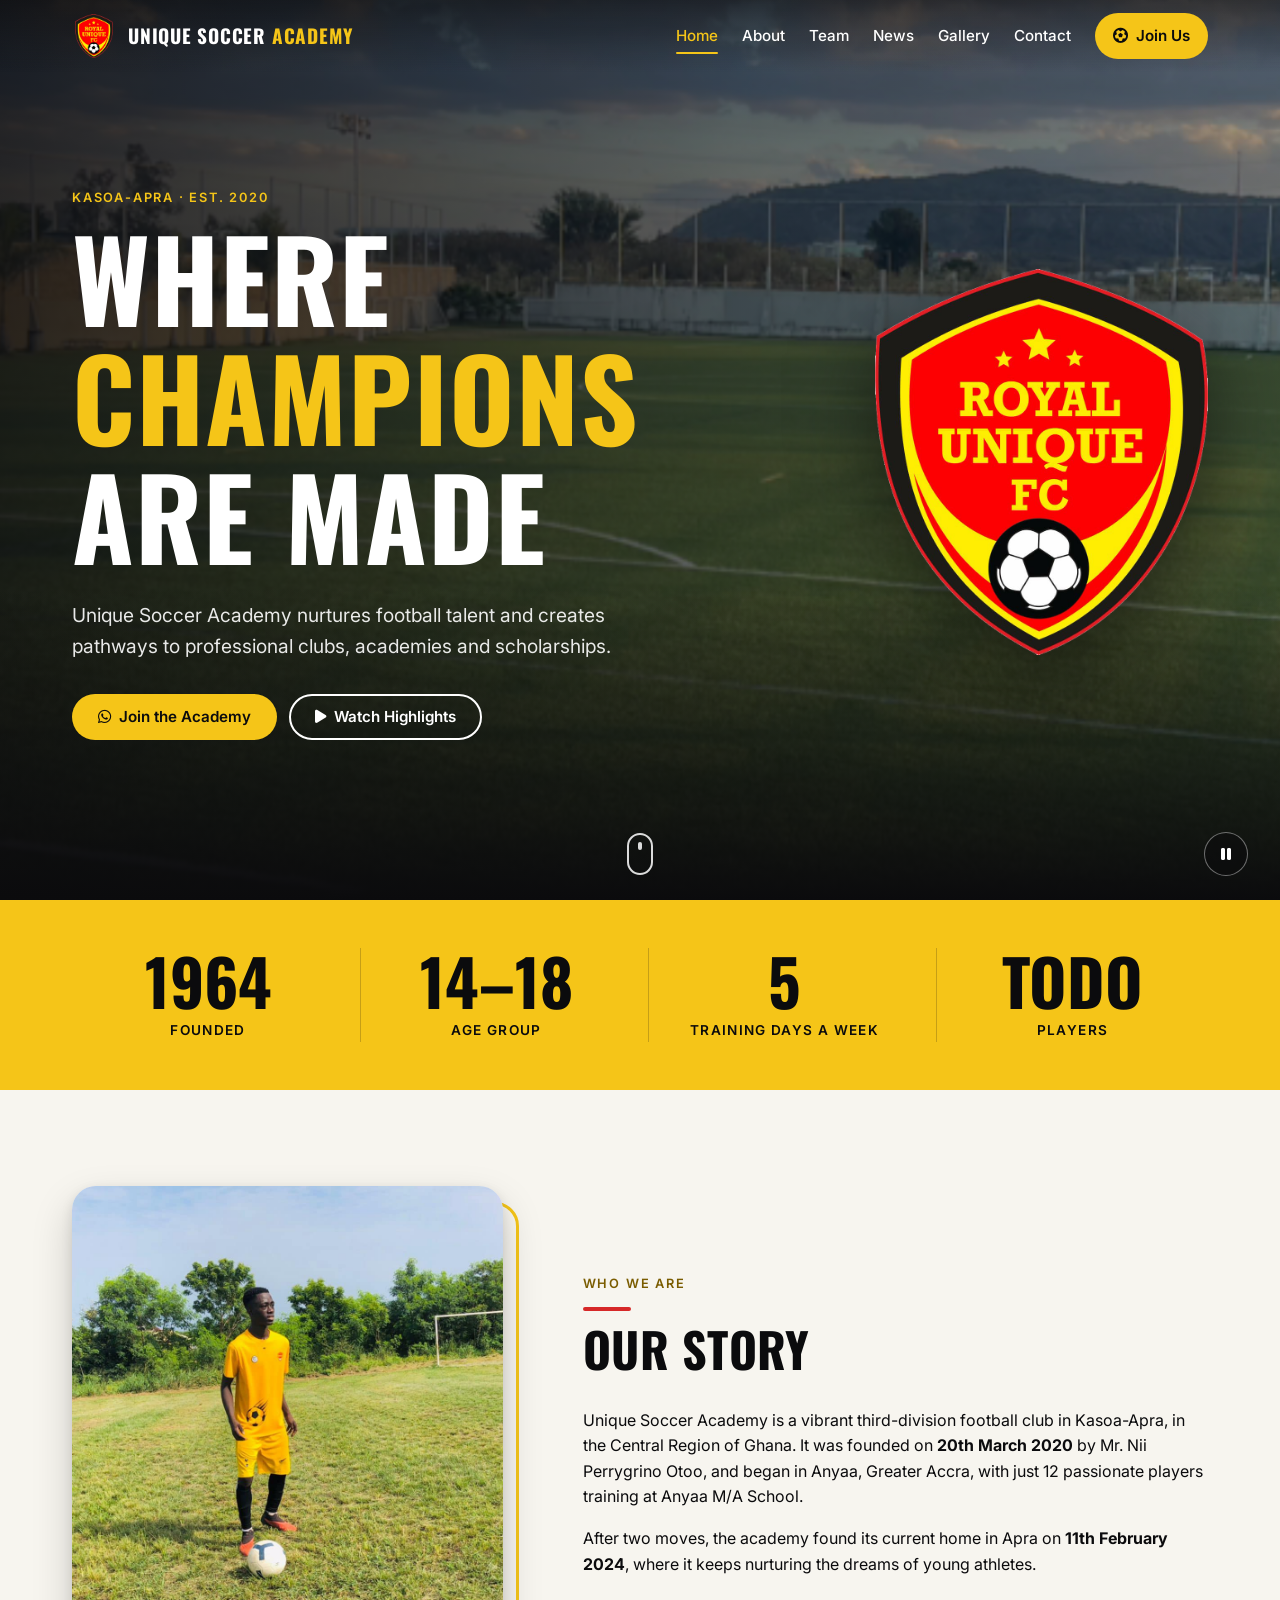
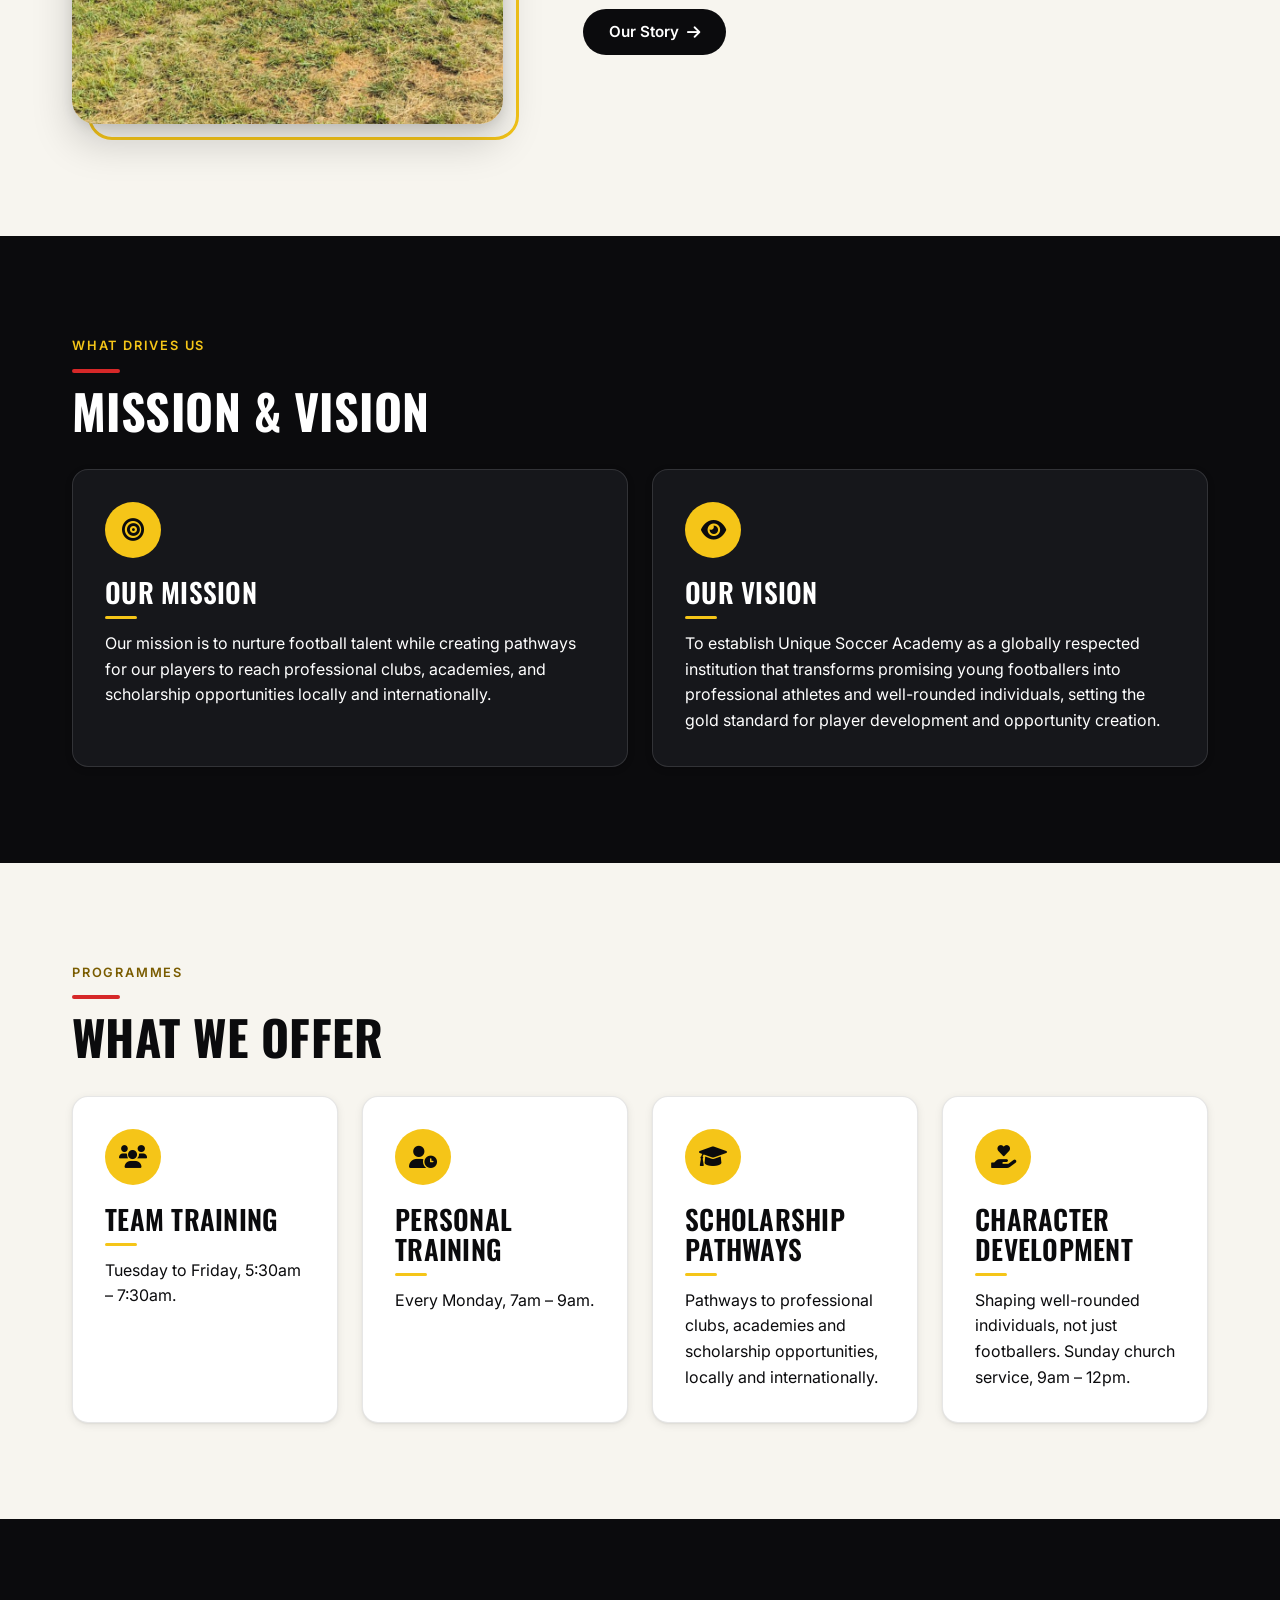
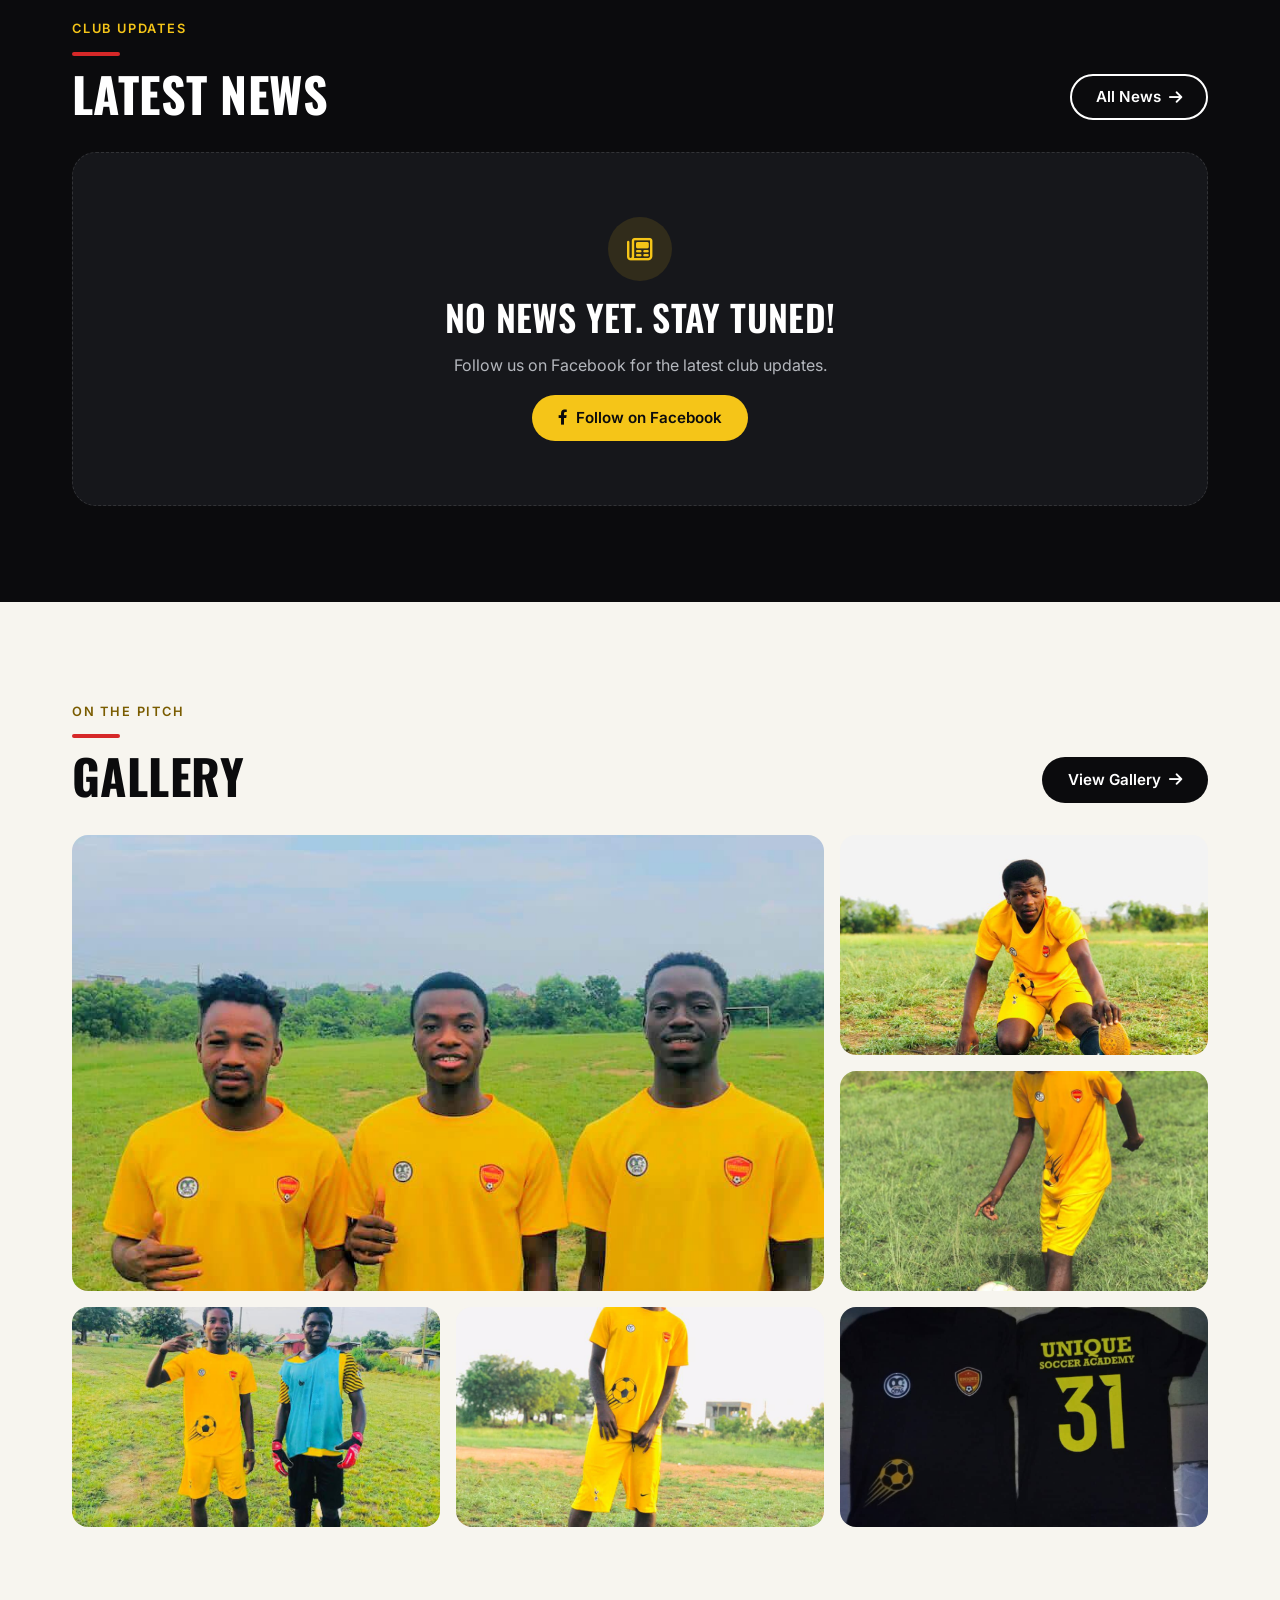
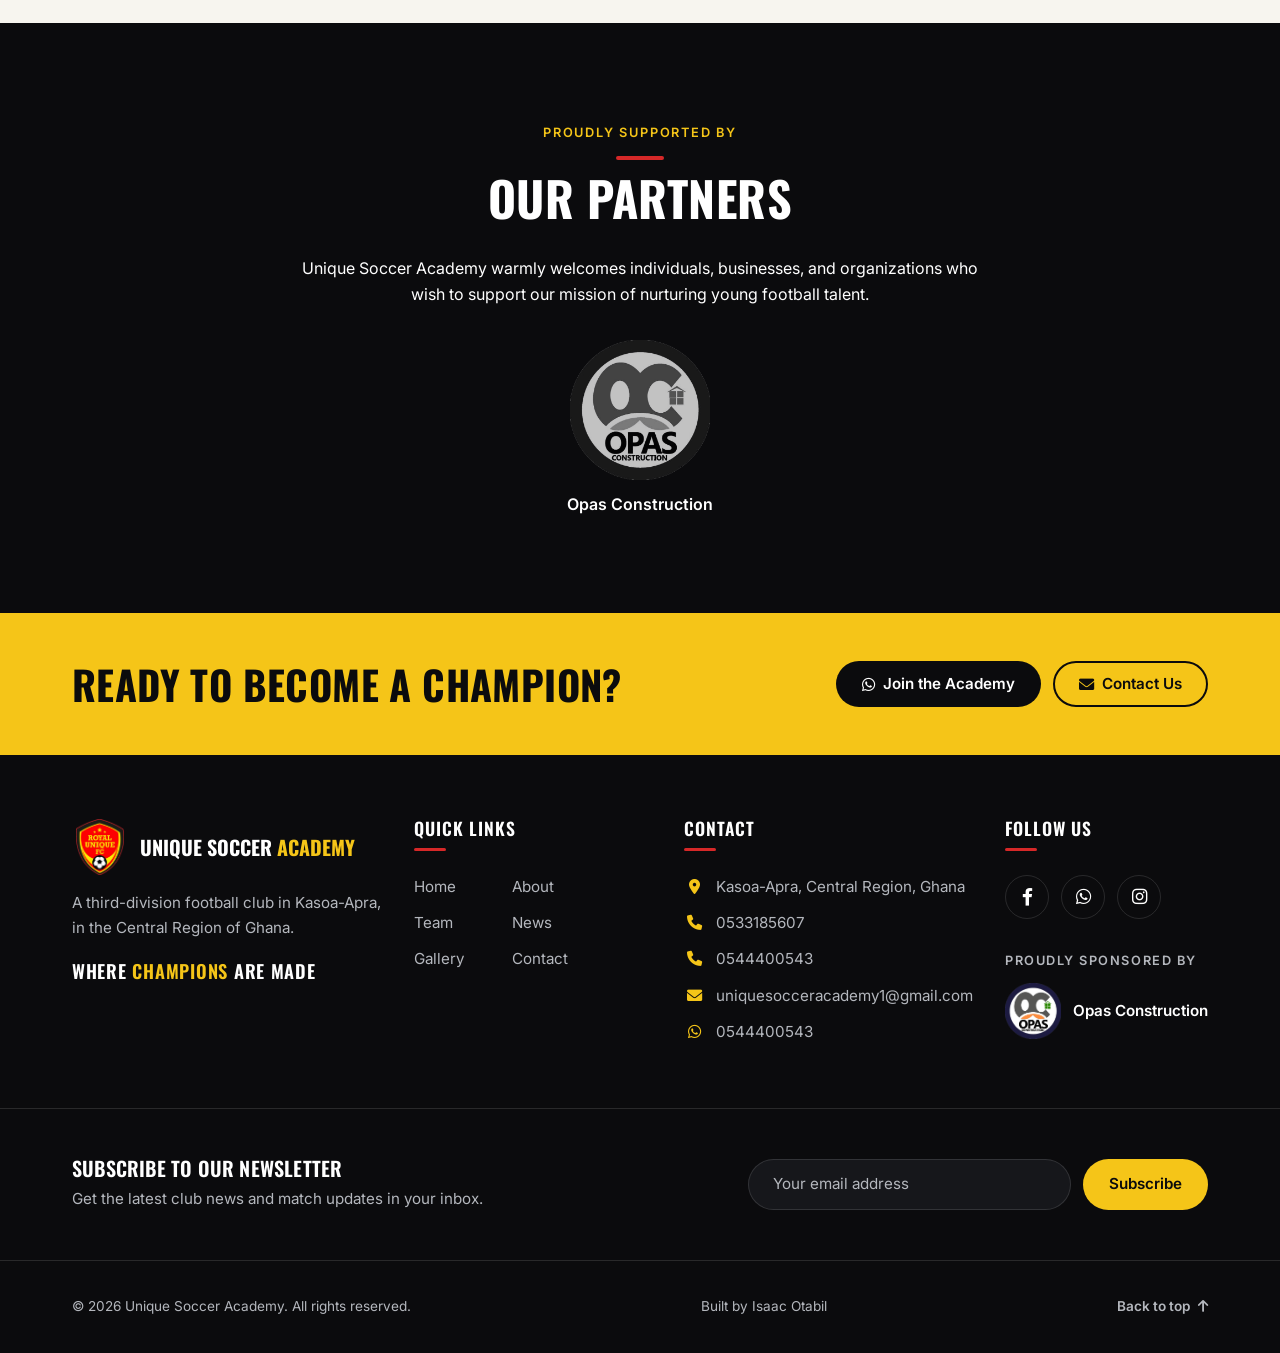
==== index.html @ f219ae30 "Merge news pages into one data-driven news page - Replace news1.html and announcements.html with new" ====
<!DOCTYPE html>
<html lang="en">
<head>

    <meta charset="UTF-8">
    <meta name="viewport" content="width=device-width, initial-scale=1.0">
    <title>Home | Unique Soccer Academy</title>
    <meta name="description" content="Unique Soccer Academy is a third-division football club in Kasoa-Apra, Central Region, Ghana. Where Champions Are Made.">
    <meta name="theme-color" content="#0B0B0D">
    <link rel="preconnect" href="https://fonts.googleapis.com">
    <link rel="preconnect" href="https://fonts.gstatic.com" crossorigin>
    <link href="https://fonts.googleapis.com/css2?family=Inter:wght@400;500;600&family=Oswald:wght@600;700&display=swap" rel="stylesheet">
    <link rel="stylesheet" href="css/style.css">
    <link href="https://cdnjs.cloudflare.com/ajax/libs/font-awesome/6.0.0/css/all.min.css" rel="stylesheet">
    <link rel="apple-touch-icon" sizes="180x180" href="assets/images/apple-touch-icon.png">
    <link rel="icon" type="image/png" sizes="32x32" href="assets/images/favicon-32x32.png">
    <link rel="icon" type="image/png" sizes="16x16" href="assets/images/favicon-16x16.png">


</head>
<body>
    <!--Start of Main Container-->
    <div class="maincontainer">

        <!-- Header + navigation: built by js/layout.js -->
        <div id="site-header"></div>

            <main>
                <!--Start of Hero-->
                <section class="hero" aria-labelledby="hero-title">
                    <!-- Background photos. Only this first one is in the HTML, so it
                         loads first. js/main.js adds the rest (listed in js/data.js)
                         after the page has loaded. They are decoration, so alt="". -->
                    <div class="hero__slides" aria-hidden="true">
                        <img class="hero__slide is-active" src="assets/images/Pitch.png" alt="" fetchpriority="high" width="1152" height="2048">
                    </div>

                    <div class="hero__inner container">
                        <div class="hero__content">
                            <p class="eyebrow">Kasoa-Apra &middot; Est. 2020</p>
                            <!-- Each word is wrapped so it can slide up on its own.
                                 --i is the word's position, used for the delay. -->
                            <h1 class="hero__title" id="hero-title">
                                <span class="hero__word" style="--i: 0"><span>Where</span></span>
                                <span class="hero__word" style="--i: 1"><span class="text-gold">Champions</span></span>
                                <span class="hero__word" style="--i: 2"><span>Are</span></span>
                                <span class="hero__word" style="--i: 3"><span>Made</span></span>
                            </h1>
                            <p class="hero__intro">Unique Soccer Academy nurtures football talent and creates pathways to professional clubs, academies and scholarships.</p>
                            <div class="btn-group">
                                <a class="btn btn--primary" href="https://wa.me/233544400543" target="_blank" rel="noopener">
                                    <i class="fab fa-whatsapp" aria-hidden="true"></i> Join the Academy
                                </a>
                                <a class="btn btn--outline" href="gallery.html#videos">
                                    <i class="fa-solid fa-play" aria-hidden="true"></i> Watch Highlights
                                </a>
                            </div>
                        </div>

                        <!-- Desktop only (hidden below 768px: the crest is already in the header) -->
                        <img class="hero__crest" src="assets/images/RYFC copy.png" alt="" width="804" height="933">
                    </div>

                    <!-- Pause/play for the moving background. Hidden until main.js
                         knows motion is allowed (not shown with reduced motion). -->
                    <button class="hero__toggle" type="button" hidden>
                        <i class="fa-solid fa-pause" aria-hidden="true"></i>
                        <span class="visually-hidden">Pause background slideshow</span>
                    </button>

                    <a class="scroll-cue" href="#stats">
                        <span class="scroll-cue__mouse" aria-hidden="true"></span>
                        <span class="visually-hidden">Scroll to the next section</span>
                    </a>
                </section>
                <!--End of Hero-->

                <!--Start of Stats strip-->
                <!-- The real number is in the HTML (for no-JS and reduced motion).
                     js/main.js counts up from 0 to data-count when it scrolls into view.
                     The animated number is aria-hidden; screen readers read the
                     visually-hidden copy instead of every in-between number. -->
                <section class="stats" id="stats" aria-label="The academy in numbers">
                    <ul class="stats__list container">
                        <li class="stat">
                            <span class="stat__number" aria-hidden="true"><span data-count="2020">2020</span></span>
                            <span class="visually-hidden">2020</span>
                            <span class="stat__label">Founded</span>
                        </li>
                        <li class="stat">
                            <span class="stat__number" aria-hidden="true"><span data-count="14">14</span>&ndash;<span data-count="19">19</span></span>
                            <span class="visually-hidden">14 to 19</span>
                            <span class="stat__label">Age group</span>
                        </li>
                        <li class="stat">
                            <span class="stat__number" aria-hidden="true"><span data-count="5">5</span></span>
                            <span class="visually-hidden">5</span>
                            <span class="stat__label">Training days a week</span>
                        </li>
                        <li class="stat">
                            <!-- TODO: add the real number of players, then give it data-count like the others -->
                            <span class="stat__number">TODO</span>
                            <span class="stat__label">Players</span>
                        </li>
                    </ul>
                </section>
                <!--End of Stats strip-->

                <!--Start of About preview-->
                <section class="section section--light">
                    <div class="container split">
                        <figure class="framed-photo">
                            <img src="assets/images/Unique_7.jpg" alt="Academy player in the yellow club kit standing over a ball on the training pitch" width="958" height="1280" loading="lazy">
                        </figure>
                        <div class="split__text">
                            <p class="eyebrow">Who we are</p>
                            <h2 class="section-title">Our Story</h2>
                            <p>Unique Soccer Academy is a vibrant third-division football club in Kasoa-Apra, in the Central Region of Ghana. It was founded on <strong>20th March 2020</strong> by Mr. Nii Perrygrino Otoo, and began in Anyaa, Greater Accra, with just 12 passionate players training at Anyaa M/A School.</p>
                            <p>After two moves, the academy found its current home in Apra on <strong>11th February 2024</strong>, where it keeps nurturing the dreams of young athletes.</p>
                            <div class="btn-group">
                                <a class="btn btn--dark" href="about.html">
                                    Our Story <i class="fa-solid fa-arrow-right" aria-hidden="true"></i>
                                </a>
                            </div>
                        </div>
                    </div>
                </section>
                <!--End of About preview-->

                <!--Start of Mission & Vision-->
                <section class="section section--dark">
                    <div class="container">
                        <p class="eyebrow">What drives us</p>
                        <h2 class="section-title">Mission &amp; Vision</h2>
                        <div class="grid grid--2">
                            <article class="card card--feature">
                                <span class="card__icon" aria-hidden="true"><i class="fa-solid fa-bullseye"></i></span>
                                <h3 class="card__title">Our Mission</h3>
                                <p>Our mission is to nurture football talent while creating pathways for our players to reach professional clubs, academies, and scholarship opportunities locally and internationally.</p>
                            </article>
                            <article class="card card--feature">
                                <span class="card__icon" aria-hidden="true"><i class="fa-solid fa-eye"></i></span>
                                <h3 class="card__title">Our Vision</h3>
                                <p>To establish Unique Soccer Academy as a globally respected institution that transforms promising young footballers into professional athletes and well-rounded individuals, setting the gold standard for player development and opportunity creation.</p>
                            </article>
                        </div>
                    </div>
                </section>
                <!--End of Mission & Vision-->

                <!--Start of What we offer-->
                <section class="section section--light">
                    <div class="container">
                        <p class="eyebrow">Programmes</p>
                        <h2 class="section-title">What We Offer</h2>
                        <div class="grid grid--4">
                            <article class="card card--feature">
                                <span class="card__icon" aria-hidden="true"><i class="fa-solid fa-users"></i></span>
                                <h3 class="card__title">Team Training</h3>
                                <p>Tuesday to Friday, 5:30am &ndash; 7:30am.</p>
                            </article>
                            <article class="card card--feature">
                                <span class="card__icon" aria-hidden="true"><i class="fa-solid fa-user-clock"></i></span>
                                <h3 class="card__title">Personal Training</h3>
                                <p>Every Monday, 7am &ndash; 9am.</p>
                            </article>
                            <article class="card card--feature">
                                <span class="card__icon" aria-hidden="true"><i class="fa-solid fa-graduation-cap"></i></span>
                                <h3 class="card__title">Scholarship Pathways</h3>
                                <p>Pathways to professional clubs, academies and scholarship opportunities, locally and internationally.</p>
                            </article>
                            <article class="card card--feature">
                                <span class="card__icon" aria-hidden="true"><i class="fa-solid fa-hand-holding-heart"></i></span>
                                <h3 class="card__title">Character Development</h3>
                                <p>Shaping well-rounded individuals, not just footballers. Sunday church service, 9am &ndash; 12pm.</p>
                            </article>
                        </div>
                    </div>
                </section>
                <!--End of What we offer-->

                <!--Start of Latest news-->
                <section class="section section--dark">
                    <div class="container">
                        <div class="section-head">
                            <div>
                                <p class="eyebrow">Club updates</p>
                                <h2 class="section-title">Latest News</h2>
                            </div>
                            <a class="btn btn--outline" href="news.html">
                                All News <i class="fa-solid fa-arrow-right" aria-hidden="true"></i>
                            </a>
                        </div>
                        <!-- js/main.js replaces the empty state with the 3 newest
                             items from js/data.js, once there are any. -->
                        <div class="news-list" id="latest-news">
                            <div class="news-empty">
                                <span class="news-empty__icon" aria-hidden="true"><i class="fa-regular fa-newspaper"></i></span>
                                <h3 class="news-empty__title">No news yet. Stay tuned!</h3>
                                <p>Follow us on Facebook for the latest club updates.</p>
                                <a class="btn btn--primary" href="https://facebook.com/profile.php?id=61565360907088" target="_blank" rel="noopener">
                                    <i class="fab fa-facebook-f" aria-hidden="true"></i> Follow on Facebook
                                </a>
                            </div>
                        </div>
                    </div>
                </section>
                <!--End of Latest news-->

                <!--Start of Gallery preview-->
                <section class="section section--light">
                    <div class="container">
                        <div class="section-head">
                            <div>
                                <p class="eyebrow">On the pitch</p>
                                <h2 class="section-title">Gallery</h2>
                            </div>
                            <a class="btn btn--dark" href="gallery.html">
                                View Gallery <i class="fa-solid fa-arrow-right" aria-hidden="true"></i>
                            </a>
                        </div>
                        <ul class="photo-grid">
                            <li><a class="photo-grid__item" href="gallery.html"><img src="assets/images/Unique_6.jpg" alt="Three academy players in yellow kits smiling on the pitch" width="960" height="1280" loading="lazy"></a></li>
                            <li><a class="photo-grid__item" href="gallery.html"><img src="assets/images/Unique_3.jpg" alt="Player in the yellow kit stretching before training" width="960" height="1280" loading="lazy"></a></li>
                            <li><a class="photo-grid__item" href="gallery.html"><img src="assets/images/Unique_8.jpg" alt="Player controlling the ball on the grass" width="810" height="1080" loading="lazy"></a></li>
                            <li><a class="photo-grid__item" href="gallery.html"><img src="assets/images/Unique_4.jpg" alt="Two players, one in goalkeeper gloves and a training bib, posing on the pitch" width="810" height="1080" loading="lazy"></a></li>
                            <li><a class="photo-grid__item" href="gallery.html"><img src="assets/images/Unique_5.jpg" alt="Player in the yellow kit and red boots on the training ground" width="960" height="1280" loading="lazy"></a></li>
                            <li><a class="photo-grid__item" href="gallery.html"><img src="assets/images/Unique_17.jpg" alt="Front and back of the black club shirt, number 31" width="1080" height="741" loading="lazy"></a></li>
                        </ul>
                    </div>
                </section>
                <!--End of Gallery preview-->

                <!--Start of Sponsors-->
                <section class="section section--dark">
                    <div class="container text-center">
                        <p class="eyebrow">Proudly supported by</p>
                        <h2 class="section-title">Our Partners</h2>
                        <p>Unique Soccer Academy warmly welcomes individuals, businesses, and organizations who wish to support our mission of nurturing young football talent.</p>
                        <ul class="partners">
                            <!-- TODO: link to Opas Construction's real website or page once Isaac has it -->
                            <li class="partner">
                                <img class="partner__logo" src="assets/images/Opas.png" alt="Opas Construction logo" width="506" height="507" loading="lazy">
                                <span class="partner__name">Opas Construction</span>
                            </li>
                        </ul>
                    </div>
                </section>
                <!--End of Sponsors-->
            </main>

        <!-- Footer: built by js/layout.js -->
        <div id="site-footer"></div>

    </div>
    <!--End of Main Container-->

    <script src="js/data.js" defer></script>
    <script src="js/layout.js" defer></script>
    <script src="js/main.js" defer></script>
</body>
</html>
---- css/style.css ----
/* ==========================================================================
   Unique Soccer Academy — main stylesheet
   Sections:
     1 Tokens            5 Buttons          9  Page sections
     2 Reset & base      6 Header & nav     10 Animations
     3 Typography        7 Footer           11 Utilities
     4 Layout helpers    8 Components       12 Media queries
   ========================================================================== */


/* ==========================================================================
   1. TOKENS
   Every colour, font, size and speed lives here as a CSS variable.
   Change a value once and the whole site updates.
   ========================================================================== */
:root {
    /* Colours (from the club crest) */
    --black: #0B0B0D;
    --charcoal: #16171B;
    --gold: #F5C518;
    --gold-dark: #D4A90F;
    --gold-ink: #7A5C00;      /* gold that is dark enough to read on light backgrounds */
    --red: #D62828;
    --red-light: #FF6B6B;     /* red that is light enough to read on dark backgrounds */
    --green: #15803D;         /* only for "W" (win) badges; white text on it is 5:1 */
    --white: #FFFFFF;
    --off-white: #F7F5EF;
    --grey: #6B6F76;          /* muted text on light backgrounds */
    --grey-light: #B4B7BD;    /* muted text on dark backgrounds */
    --line-light: rgba(11, 11, 13, 0.1);
    --line-dark: rgba(255, 255, 255, 0.12);

    /* Fonts */
    --font-heading: "Oswald", "Arial Narrow", sans-serif;
    --font-body: "Inter", system-ui, -apple-system, "Segoe UI", Roboto, sans-serif;

    /* Spacing scale */
    --space-1: 4px;
    --space-2: 8px;
    --space-3: 12px;
    --space-4: 16px;
    --space-5: 24px;
    --space-6: 32px;
    --space-7: 48px;
    --space-8: 64px;
    --space-9: 96px;

    /* Corner radius */
    --radius-sm: 8px;
    --radius: 16px;
    --radius-lg: 24px;

    /* Shadows */
    --shadow-sm: 0 2px 8px rgba(11, 11, 13, 0.08), 0 1px 2px rgba(11, 11, 13, 0.06);
    --shadow-lg: 0 18px 40px rgba(11, 11, 13, 0.18), 0 4px 12px rgba(11, 11, 13, 0.1);

    /* Motion */
    --ease: cubic-bezier(.22, 1, .36, 1);
    --dur-hover: 200ms;
    --dur-reveal: 600ms;

    /* Layout */
    --container: 1200px;
    --gutter: var(--space-4);
    --header-h: 64px;         /* header height; content starts below it (72px on desktop) */
}


/* ==========================================================================
   2. RESET & BASE
   ========================================================================== */
*,
*::before,
*::after {
    box-sizing: border-box;
}

* {
    margin: 0;
    padding: 0;
}

html {
    -webkit-text-size-adjust: 100%;
    scroll-behavior: smooth;
    scroll-padding-top: var(--header-h); /* #anchor jumps don't hide under the header */
}

body {
    min-height: 100vh;
    font-family: var(--font-body);
    font-size: 1rem;
    line-height: 1.6;
    color: var(--black);
    background-color: var(--off-white);
    -webkit-font-smoothing: antialiased;
    overflow-x: hidden;
}

img,
picture,
video,
iframe,
svg {
    display: block;
    max-width: 100%;
}

img {
    height: auto;
}

input,
button,
textarea,
select {
    font: inherit;
    color: inherit;
}

button {
    cursor: pointer;
    background: none;
    border: none;
}

ul[class],
ol[class] {
    list-style: none;
}

a {
    color: inherit;
}

table {
    border-collapse: collapse;
    width: 100%;
}

/* The "hidden" attribute always wins. Without this, a class that sets
   "display: flex" or "grid" would show a hidden element anyway. */
[hidden] {
    display: none !important;
}

/* Keyboard focus: a gold ring with a thin black inner ring,
   so it is visible on both light and dark backgrounds. */
:focus-visible {
    outline: 3px solid var(--gold);
    outline-offset: 2px;
    box-shadow: 0 0 0 2px var(--black);
    border-radius: 2px;
}

:focus:not(:focus-visible) {
    outline: none;
}

::selection {
    background: var(--gold);
    color: var(--black);
}


/* ==========================================================================
   3. TYPOGRAPHY
   clamp(min, preferred, max): the size grows with the screen width (vw)
   but never goes below "min" or above "max".
   ========================================================================== */
h1,
h2,
h3,
h4 {
    font-family: var(--font-heading);
    font-weight: 700;
    line-height: 1.1;
    text-transform: uppercase;
    letter-spacing: 0.01em;
    text-wrap: balance;
}

h1 { font-size: clamp(2.25rem, 1.5rem + 3.75vw, 4.5rem); }
h2 { font-size: clamp(1.75rem, 1.3rem + 2.25vw, 3rem); }
h3 { font-size: clamp(1.25rem, 1.1rem + 0.75vw, 1.75rem); font-weight: 600; }
h4 { font-size: clamp(1.05rem, 1rem + 0.25vw, 1.25rem); font-weight: 600; }

p {
    max-width: 70ch;
    text-wrap: pretty;
}

.eyebrow {
    display: inline-block;
    margin-bottom: var(--space-3);
    font-family: var(--font-body);
    font-size: 0.8rem;
    font-weight: 600;
    letter-spacing: 0.14em;
    text-transform: uppercase;
    color: var(--gold-ink);
}

.section--dark .eyebrow,
.hero .eyebrow {
    color: var(--gold);
}

/* Section heading with a small red accent bar above it */
.section-title {
    position: relative;
    padding-top: var(--space-4);
    margin-bottom: var(--space-6);
}

.section-title::before {
    content: "";
    position: absolute;
    top: 0;
    left: 0;
    width: 48px;
    height: 4px;
    border-radius: 2px;
    background-color: var(--red);
}

.text-center .section-title::before,
.section-title.text-center::before {
    left: 50%;
    transform: translateX(-50%);
}


/* ==========================================================================
   4. LAYOUT HELPERS
   ========================================================================== */
.maincontainer {
    width: 100%;
    min-height: 100vh;
    padding-top: var(--header-h); /* the fixed header floats on top, so push content below it */
}

/* Home page: the hero slides up under the transparent header instead */
.has-hero-header .maincontainer {
    padding-top: 0;
}

.container {
    width: 100%;
    max-width: var(--container);
    margin-inline: auto;
    padding-inline: var(--gutter);
}

.section {
    padding-block: clamp(var(--space-7), 8vw, var(--space-9));
}

.section--dark {
    background-color: var(--black);
    color: var(--white);
}

.section--light {
    background-color: var(--off-white);
    color: var(--black);
}

/* Responsive card grid: as many columns as fit, each at least 260px wide */
.grid {
    display: grid;
    gap: var(--space-5);
    grid-template-columns: repeat(auto-fit, minmax(min(260px, 100%), 1fr));
}

.grid--2 {
    grid-template-columns: repeat(auto-fit, minmax(min(380px, 100%), 1fr));
}

/* Four cards: 1 column on phones, 2 from 600px, 4 from 1024px (section 12) */
.grid--4 {
    grid-template-columns: 1fr;
}

.stack > * + * {
    margin-top: var(--space-4);
}


/* ==========================================================================
   5. BUTTONS
   ========================================================================== */
.btn {
    display: inline-flex;
    align-items: center;
    justify-content: center;
    gap: var(--space-2);
    min-height: 44px; /* comfortable tap target */
    padding: var(--space-3) var(--space-5);
    border: 2px solid transparent;
    border-radius: 999px;
    font-family: var(--font-body);
    font-size: 0.95rem;
    font-weight: 600;
    line-height: 1.2;
    text-decoration: none;
    text-align: center;
    cursor: pointer;
    transition:
        background-color var(--dur-hover) var(--ease),
        border-color var(--dur-hover) var(--ease),
        color var(--dur-hover) var(--ease),
        transform var(--dur-hover) var(--ease);
}

.btn:hover {
    transform: translateY(-2px);
}

.btn--primary {
    background-color: var(--gold);
    color: var(--black);
}

.btn--primary:hover {
    background-color: var(--gold-dark);
}

.btn--outline {
    border-color: currentColor;
    background-color: transparent;
}

.btn--outline:hover {
    background-color: var(--gold);
    border-color: var(--gold);
    color: var(--black);
}

/* Black button, for use on gold backgrounds */
.btn--dark {
    background-color: var(--black);
    color: var(--white);
}

.btn--dark:hover {
    background-color: var(--charcoal);
    color: var(--gold);
}

.btn--ghost {
    background-color: transparent;
}

.btn--ghost:hover {
    background-color: rgba(245, 197, 24, 0.15);
}

.btn-group {
    display: flex;
    flex-wrap: wrap;
    gap: var(--space-3);
}


/* ==========================================================================
   6. HEADER & NAV
   Mobile first: below 900px the nav is a slide-in panel opened by the
   hamburger button. From 900px up (see section 12) it is one row of links.

   Why the background lives on ::before and not on .site-header itself:
   "backdrop-filter" and "transform" make an element the box that its
   position: fixed children are measured from. The slide-in menu is a fixed
   child, so it would get squeezed into the 64px bar. Putting the blur on a
   pseudo-element, and only transforming the header while it is hidden
   (when the menu is closed anyway), avoids that.
   ========================================================================== */
.site-header {
    position: fixed;
    top: 0;
    left: 0;
    right: 0;
    z-index: 1000;
    color: var(--white);
    transition: transform 300ms var(--ease);
}

/* The bar's background: solid black with a blur of whatever is behind it */
.site-header::before {
    content: "";
    position: absolute;
    inset: 0;
    z-index: -1;
    background-color: rgba(11, 11, 13, 0.88);
    -webkit-backdrop-filter: blur(12px) saturate(140%);
    backdrop-filter: blur(12px) saturate(140%);
    box-shadow: 0 1px 0 var(--line-dark), var(--shadow-sm);
    transition:
        opacity var(--dur-hover) var(--ease),
        background-color var(--dur-hover) var(--ease);
}

/* Browsers without backdrop-filter get a fully solid bar instead */
@supports not ((backdrop-filter: blur(1px)) or (-webkit-backdrop-filter: blur(1px))) {
    .site-header::before {
        background-color: var(--black);
    }
}

/* Home page, before scrolling: see-through, with a soft dark fade so the
   white links stay readable on top of the hero photo */
.site-header--overlay:not(.is-scrolled) {
    background: linear-gradient(rgba(11, 11, 13, 0.6), transparent);
}

.site-header--overlay:not(.is-scrolled)::before {
    opacity: 0;
}

/* Hidden while scrolling down (mobile only; added by main.js) */
.site-header.is-hidden {
    transform: translateY(-100%);
}

.site-header__inner {
    display: flex;
    align-items: center;
    gap: var(--space-4);
    height: var(--header-h);
    transition: height var(--dur-hover) var(--ease);
}

/* Crest + club name, as one link back to the home page */
.brand {
    display: flex;
    align-items: center;
    gap: var(--space-3);
    min-width: 0;
    margin-right: auto; /* pushes everything after it to the right */
    color: var(--white);
    font-family: var(--font-heading);
    font-size: 1rem;
    font-weight: 700;
    letter-spacing: 0.04em;
    line-height: 1.1;
    text-transform: uppercase;
    text-decoration: none;
    white-space: nowrap;
}

.brand__crest {
    flex-shrink: 0;
    width: 44px;
    height: 44px;
    object-fit: contain;
    transition: width var(--dur-hover) var(--ease), height var(--dur-hover) var(--ease);
}

/* Thin gold bar along the bottom edge. main.js sets --progress from 0 to 1,
   and scaleX() stretches the bar to that fraction of the full width. */
.scroll-progress {
    position: absolute;
    left: 0;
    bottom: 0;
    width: 100%;
    height: 3px;
    background-color: var(--gold);
    transform: scaleX(var(--progress, 0));
    transform-origin: left center;
}

/* ----- Hamburger button ----- */
.nav-toggle {
    position: relative;
    z-index: 3; /* stays above the open menu panel, so it can act as the X */
    flex-shrink: 0;
    width: 44px;
    height: 44px;
    border-radius: var(--radius-sm);
    color: var(--white);
}

/* Three bars stacked 7px apart, all centred in the button */
.nav-toggle__bar {
    position: absolute;
    left: 11px;
    top: 50%;
    width: 22px;
    height: 2px;
    margin-top: -1px;
    border-radius: 2px;
    background-color: currentColor;
    transition:
        transform 300ms var(--ease),
        opacity var(--dur-hover) var(--ease);
}

.nav-toggle__bar:nth-of-type(1) { transform: translateY(-7px); }
.nav-toggle__bar:nth-of-type(3) { transform: translateY(7px); }

/* When the menu is open the button says aria-expanded="true",
   and the same attribute turns the bars into an X */
.nav-toggle[aria-expanded="true"] .nav-toggle__bar:nth-of-type(1) { transform: rotate(45deg); }
.nav-toggle[aria-expanded="true"] .nav-toggle__bar:nth-of-type(2) { opacity: 0; }
.nav-toggle[aria-expanded="true"] .nav-toggle__bar:nth-of-type(3) { transform: rotate(-45deg); }

/* ----- Dark overlay behind the open menu ----- */
.nav-overlay {
    position: fixed;
    inset: 0;
    z-index: 1;
    background-color: rgba(11, 11, 13, 0.6);
    opacity: 0;
    visibility: hidden;
    transition:
        opacity 300ms var(--ease),
        visibility 0s linear 300ms; /* hide only after the fade-out ends */
}

/* ----- Slide-in menu panel (mobile) ----- */
.nav {
    position: fixed;
    top: 0;
    right: 0;
    bottom: 0;
    z-index: 2;
    display: flex;
    flex-direction: column;
    width: min(360px, 85vw);
    padding: calc(var(--header-h) + var(--space-5)) var(--space-5) var(--space-6);
    overflow-y: auto;
    background-color: var(--black);
    box-shadow: var(--shadow-lg);
    transform: translateX(100%);
    visibility: hidden; /* hidden panels can't be reached with Tab */
    transition:
        transform 400ms var(--ease),
        visibility 0s linear 400ms;
}

.nav__list {
    display: flex;
    flex-direction: column;
}

.nav__item {
    border-bottom: 1px solid var(--line-dark);
    opacity: 0;
    transform: translateX(24px);
    transition:
        opacity 300ms var(--ease),
        transform 300ms var(--ease);
}

.nav__link {
    position: relative;
    display: flex;
    align-items: center;
    gap: var(--space-3);
    padding: var(--space-4) var(--space-1);
    color: var(--white);
    font-family: var(--font-heading);
    font-size: 1.25rem;
    font-weight: 600;
    letter-spacing: 0.04em;
    text-transform: uppercase;
    text-decoration: none;
    transition: color var(--dur-hover) var(--ease);
}

.nav__link i {
    width: 1.25em;
    font-size: 0.9em;
    color: var(--gold);
}

.nav__link:hover,
.nav__link.is-active {
    color: var(--gold);
}

/* Join Us + socials: pushed to the bottom of the panel */
.nav__footer {
    display: flex;
    flex-direction: column;
    gap: var(--space-5);
    margin-top: auto;
    padding-top: var(--space-6);
}

.nav__cta {
    width: 100%;
}

.nav__socials {
    display: flex;
    justify-content: center;
    gap: var(--space-3);
}

.nav__social {
    display: grid;
    place-items: center;
    width: 44px;
    height: 44px;
    border: 1px solid var(--line-dark);
    border-radius: 50%;
    color: var(--white);
    text-decoration: none;
    transition:
        background-color var(--dur-hover) var(--ease),
        color var(--dur-hover) var(--ease);
}

/* "a." means only real links react; "coming soon" icons are <span>s */
a.nav__social:hover {
    background-color: var(--gold);
    color: var(--black);
}

/* ----- Open state (main.js adds .menu-open to <body>) ----- */
body.menu-open {
    overflow: hidden; /* locks page scrolling behind the menu */
}

.menu-open .nav-overlay {
    opacity: 1;
    visibility: visible;
    transition: opacity 300ms var(--ease), visibility 0s;
}

.menu-open .nav {
    transform: none;
    visibility: visible;
    transition: transform 400ms var(--ease), visibility 0s;
}

/* Links slide in one after another: each waits 60ms longer than the last */
.menu-open .nav__item {
    opacity: 1;
    transform: none;
    transition-delay: calc(150ms + var(--i, 0) * 60ms);
}

/* ==========================================================================
   7. FOOTER
   Three parts: a gold call-to-action band, the main 4-column area on black,
   and a thin bottom bar. Mobile first: the columns stack, then become
   2 columns at 768px and 4 at 1024px (see section 12).
   Text contrast on --black: white 19.7:1, gold 12.1:1, --grey-light 9.8:1.
   ========================================================================== */
.site-footer {
    background-color: var(--black);
    color: var(--grey-light);
    font-size: 0.95rem;
}

/* ----- Gold call-to-action band ----- */
.footer-cta {
    background-color: var(--gold);
    color: var(--black);              /* black on gold: 12.1:1 */
}

.footer-cta__inner {
    display: flex;
    flex-direction: column;
    align-items: flex-start;
    gap: var(--space-5);
    padding-block: var(--space-7);
}

.footer-cta__title {
    font-size: clamp(1.6rem, 1.2rem + 2vw, 2.5rem);
}

/* The normal outline hover turns gold, which would vanish on the gold band */
.footer-cta .btn--outline:hover {
    background-color: var(--black);
    border-color: var(--black);
    color: var(--gold);
}

/* The gold focus ring would also vanish on gold, so it is black here */
.footer-cta :focus-visible {
    outline-color: var(--black);
}

/* ----- Main area ----- */
.footer-main {
    display: grid;
    grid-template-columns: 1fr;
    gap: var(--space-7);
    padding-block: var(--space-8);
}

.footer-col__title {
    position: relative;
    margin-bottom: var(--space-5);
    padding-bottom: var(--space-3);
    font-size: 1.1rem;
    letter-spacing: 0.06em;
    color: var(--white);
}

/* Short red bar under each column title (matches .section-title) */
.footer-col__title::after {
    content: "";
    position: absolute;
    left: 0;
    bottom: 0;
    width: 32px;
    height: 3px;
    border-radius: 2px;
    background-color: var(--red);
}

.footer-col--about p + p {
    margin-top: var(--space-4);
}

.footer-brand {
    display: inline-flex;
    align-items: center;
    gap: var(--space-3);
    margin-bottom: var(--space-4);
    color: var(--white);
    text-decoration: none;
}

.footer-brand__crest {
    width: 56px;
    height: 56px;
    object-fit: contain;
}

.footer-brand__name {
    font-family: var(--font-heading);
    font-size: 1.25rem;
    font-weight: 700;
    line-height: 1.1;
    text-transform: uppercase;
}

.footer-motto {
    font-family: var(--font-heading);
    font-size: 1.15rem;
    font-weight: 600;
    letter-spacing: 0.04em;
    text-transform: uppercase;
    color: var(--white);
}

/* Links in lists: muted grey, turning gold on hover */
.footer-list {
    display: grid;
    gap: var(--space-3);
}

/* Quick links in pairs: two columns, each as wide as its longest word */
.footer-list--pairs {
    grid-template-columns: repeat(2, max-content);
    column-gap: var(--space-7);
}

.footer__link {
    color: var(--grey-light);
    text-decoration: none;
    overflow-wrap: break-word; /* lets the long email address wrap on small phones */
    transition: color var(--dur-hover) var(--ease);
}

.footer__link:hover {
    color: var(--gold);
    text-decoration: underline;
    text-underline-offset: 3px;
}

/* Contact rows: a fixed-width icon column, then the text */
.footer-list--icons li {
    display: grid;
    grid-template-columns: 20px 1fr;
    gap: var(--space-3);
    align-items: baseline;
}

.footer-list--icons i {
    color: var(--gold);
    text-align: center;
}

/* ----- Round social buttons ----- */
.social-list {
    display: flex;
    flex-wrap: wrap;
    gap: var(--space-3);
}

.social-btn {
    display: grid;
    place-items: center;
    width: 44px;
    height: 44px;
    border: 1px solid var(--line-dark);
    border-radius: 50%;
    color: var(--white);
    font-size: 1.1rem;
    text-decoration: none;
    transition:
        background-color var(--dur-hover) var(--ease),
        color var(--dur-hover) var(--ease),
        transform var(--dur-hover) var(--ease),
        box-shadow var(--dur-hover) var(--ease);
}

/* Lift up 4px and glow gold (real links only, not "coming soon" icons) */
a.social-btn:hover {
    background-color: var(--gold);
    border-color: var(--gold);
    color: var(--black);
    transform: translateY(-4px);
    box-shadow: 0 8px 20px rgba(245, 197, 24, 0.45);
}

/* ----- Sponsor ----- */
.sponsor {
    margin-top: var(--space-6);
}

.sponsor__label {
    margin-bottom: var(--space-3);
    font-size: 0.8rem;
    font-weight: 600;
    letter-spacing: 0.12em;
    text-transform: uppercase;
}

.sponsor__body {
    display: flex;
    align-items: center;
    gap: var(--space-3);
}

.sponsor__logo {
    width: 56px;
    height: 56px;
    object-fit: contain;
}

.sponsor__name {
    font-weight: 600;
    color: var(--white);
}

/* ----- Newsletter ----- */
.newsletter {
    border-top: 1px solid var(--line-dark);
}

.newsletter__inner {
    display: flex;
    flex-direction: column;
    gap: var(--space-5);
    padding-block: var(--space-7);
}

.newsletter__title {
    margin-bottom: var(--space-2);
    font-size: 1.25rem;
    color: var(--white);
}

/* Input and button side by side; they wrap onto two lines if too narrow */
.newsletter__form {
    display: flex;
    flex-wrap: wrap;
    gap: var(--space-3);
}

.newsletter__input {
    flex: 1 1 220px;
    min-width: 0;
    min-height: 44px;
    padding: var(--space-3) var(--space-5);
    border: 1px solid var(--line-dark);
    border-radius: 999px;
    background-color: var(--charcoal);
    color: var(--white);
    transition: border-color var(--dur-hover) var(--ease);
}

.newsletter__input::placeholder {
    color: var(--grey-light);   /* 8.9:1 on charcoal */
    opacity: 1;                 /* Firefox fades placeholders by default */
}

.newsletter__input:hover {
    border-color: var(--grey-light);
}

.newsletter__input[aria-invalid="true"] {
    border-color: var(--red-light);
}

/* Message under the form. It stays in the page (screen readers watch it
   for changes) but is empty, so it takes no space, until the form is sent. */
.newsletter__status {
    font-size: 0.9rem;
}

.newsletter__status:not(:empty) {
    margin-top: var(--space-3);
}

.newsletter__status.is-error {
    color: var(--red-light);    /* 7.1:1 on black */
}

.newsletter__status.is-success {
    color: var(--gold);
}

/* ----- Bottom bar ----- */
.footer-bottom {
    border-top: 1px solid var(--line-dark);
    font-size: 0.85rem;
}

.footer-bottom__inner {
    display: flex;
    flex-direction: column;
    align-items: center;
    gap: var(--space-2);
    padding-block: var(--space-5);
    text-align: center;
}

.footer-bottom__top {
    display: inline-flex;
    align-items: center;
    gap: var(--space-2);
    min-height: 44px; /* comfortable tap target */
    font-weight: 600;
}


/* ==========================================================================
   8. COMPONENTS (cards, badges, tables, page banner, timeline, tabs, dialogs)
   ========================================================================== */

/* Card */
.card {
    display: flex;
    flex-direction: column;
    gap: var(--space-3);
    padding: var(--space-6);
    border: 1px solid var(--line-light);
    border-radius: var(--radius);
    background-color: var(--white);
    color: var(--black);
    box-shadow: var(--shadow-sm);
    transition:
        transform var(--dur-hover) var(--ease),
        box-shadow var(--dur-hover) var(--ease);
}

.card:hover {
    transform: translateY(-4px);
    box-shadow: var(--shadow-lg);
}

.card__title {
    font-size: clamp(1.25rem, 1.1rem + 0.75vw, 1.75rem);
    font-weight: 600;
    color: var(--black);
}

.card__title::after {
    content: "";
    display: block;
    width: 32px;
    height: 3px;
    margin-top: var(--space-2);
    border-radius: 2px;
    background-color: var(--gold);
}

/* Plain text links in cards (":not(.btn)" leaves buttons in cards alone) */
.card a:not(.btn) {
    overflow-wrap: anywhere; /* long emails break instead of pushing the page wider */
    color: var(--black);
    font-weight: 600;
    text-decoration-color: var(--gold);
    text-decoration-thickness: 2px;
    text-underline-offset: 3px;
}

.card a:not(.btn):hover {
    color: var(--gold-ink);
}

/* A link on its own line in a card (e.g. contact cards): at least 44px
   tall so it's easy to tap, with the icon beside the text */
.card > a:not(.btn) {
    display: inline-flex;
    align-items: center;
    gap: var(--space-2);
    min-height: 44px;
}

/* Cards on dark sections */
.section--dark .card {
    border-color: var(--line-dark);
    background-color: var(--charcoal);
    color: var(--white);
}

.section--dark .card__title,
.section--dark .card a:not(.btn) {
    color: var(--white);
}

.section--dark .card a:not(.btn):hover {
    color: var(--gold);
}

/* Feature card: round gold icon on top; hover = lift + gold border glow */
.card--feature {
    transition:
        transform var(--dur-hover) var(--ease),
        box-shadow var(--dur-hover) var(--ease),
        border-color var(--dur-hover) var(--ease);
}

.card--feature:hover {
    border-color: var(--gold);
    box-shadow: 0 0 0 1px var(--gold), 0 16px 40px rgba(245, 197, 24, 0.25);
}

.card__icon {
    display: grid;
    place-items: center;
    width: 56px;
    height: 56px;
    margin-bottom: var(--space-2);
    border-radius: 50%;
    background-color: var(--gold);
    color: var(--black);
    font-size: 1.4rem;
}

/* Back-to-top button: fixed in the bottom right corner. Hidden (faded out
   and 16px lower) until main.js adds .is-visible after scrolling down.
   z-index 900 keeps it under the header (1000), so the open mobile menu
   covers it. */
.back-to-top {
    position: fixed;
    right: var(--gutter);
    bottom: var(--space-5);
    z-index: 900;
    display: grid;
    place-items: center;
    width: 48px;
    height: 48px;
    border-radius: 50%;
    background-color: var(--gold);
    color: var(--black);
    font-size: 1.1rem;
    box-shadow: var(--shadow-lg);
    opacity: 0;
    visibility: hidden; /* can't be clicked or tabbed to while hidden */
    transform: translateY(16px);
    transition:
        opacity 300ms var(--ease),
        transform 300ms var(--ease),
        background-color var(--dur-hover) var(--ease),
        visibility 0s linear 300ms;
}

.back-to-top.is-visible {
    opacity: 1;
    visibility: visible;
    transform: none;
    transition:
        opacity 300ms var(--ease),
        transform 300ms var(--ease),
        background-color var(--dur-hover) var(--ease),
        visibility 0s;
}

.back-to-top:hover {
    background-color: var(--gold-dark);
    transform: translateY(-3px);
}

/* Gold ring would vanish on the gold button, so it is black here */
.back-to-top:focus-visible {
    outline-color: var(--black);
    box-shadow: 0 0 0 2px var(--gold), var(--shadow-lg);
}

/* Badge */
.badge {
    display: inline-flex;
    align-items: center;
    gap: var(--space-1);
    padding: var(--space-1) var(--space-3);
    border-radius: 999px;
    background-color: var(--red);
    color: var(--white);
    font-family: var(--font-body);
    font-size: 0.75rem;
    font-weight: 600;
    letter-spacing: 0.06em;
    text-transform: uppercase;
}

.badge--gold {
    background-color: var(--gold);
    color: var(--black);
}

/* For use on gold backgrounds, e.g. "Today" in the schedule */
.badge--dark {
    background-color: var(--black);
    color: var(--gold);
}

/* Table */
.table-wrap {
    overflow-x: auto; /* lets a wide table scroll inside its card, not the page */
}

.table {
    font-size: 0.95rem;
}

.table th,
.table td {
    padding: var(--space-2) var(--space-3);
    text-align: left;
    border-bottom: 1px solid var(--line-dark);
}

.table th {
    font-family: var(--font-heading);
    font-weight: 600;
    letter-spacing: 0.04em;
    text-transform: uppercase;
    color: var(--gold);
}

.section--light .table td,
.section--light .table th {
    border-bottom-color: var(--line-light);
}

.section--light .table th {
    color: var(--gold-ink);
}

/* Schedule table: roomy rows, zebra stripes (every even row slightly
   lighter) and today's row in gold (main.js adds .is-today).
   On phones each row becomes its own card (section 12). */
.schedule-wrap {
    overflow: hidden; /* clips the row backgrounds to the rounded corners */
    border: 1px solid var(--line-dark);
    border-radius: var(--radius);
    background-color: var(--charcoal);
}

.schedule th,
.schedule td {
    padding: var(--space-4) var(--space-5);
}

.schedule thead th {
    background-color: var(--black);
}

.schedule tbody th {
    color: var(--white);
}

.schedule tbody tr:nth-child(even) {
    background-color: rgba(255, 255, 255, 0.04);
}

.schedule tbody tr:last-child > * {
    border-bottom: 0;
}

.schedule tbody tr.is-today {
    background-color: var(--gold);
    color: var(--black);
}

.schedule tr.is-today th {
    color: var(--black);
}

/* One-line summary above the table, written by main.js */
.schedule-today {
    margin-bottom: var(--space-5);
    color: var(--grey-light);
}

.schedule-today i {
    margin-right: var(--space-1);
    color: var(--gold);
}

.schedule-today strong {
    color: var(--white);
}

/* ----- Page banner -----
   The short dark banner at the top of every inner page. Three layers,
   like the home hero: photo (z-index -2), dark overlay (-1), text. */
.page-banner {
    position: relative;
    isolation: isolate;
    display: flex;
    align-items: flex-end;
    min-height: clamp(220px, 28vw, 360px);
    padding-block: var(--space-8) var(--space-7);
    overflow: hidden; /* hides the zoomed-in edges of the photo */
    background-color: var(--black);
    color: var(--white);
}

.page-banner__bg {
    position: absolute;
    inset: 0;
    z-index: -2;
    width: 100%;
    height: 100%;
    object-fit: cover;
    /* Which part of the photo stays in view when it is cropped: 0% = top,
       100% = bottom. Wide screens crop the most. A page can choose its
       own with style="--banner-focus: 30%" on the <img>. */
    object-position: center var(--banner-focus, 60%);
    animation: banner-zoom 1.8s var(--ease) both;
}

/* Darkest at the bottom left, where the text sits */
.page-banner::after {
    content: "";
    position: absolute;
    inset: 0;
    z-index: -1;
    background:
        linear-gradient(to top, rgba(11, 11, 13, 0.85), transparent 60%),
        linear-gradient(90deg, rgba(11, 11, 13, 0.8), rgba(11, 11, 13, 0.25));
}

.page-banner__title {
    margin-bottom: var(--space-3);
}

/* Breadcrumb: "Home / About" */
.breadcrumb {
    display: flex;
    flex-wrap: wrap;
    align-items: center;
    gap: var(--space-2);
    font-size: 0.9rem;
    font-weight: 500;
}

/* A gold "/" between items. The text after the second "/" is what
   screen readers say instead: nothing, so they don't read "slash".
   The first line is a fallback for browsers that don't know that. */
.breadcrumb li + li::before {
    content: "/";
    content: "/" / "";
    margin-right: var(--space-2);
    color: var(--gold);
}

/* The padding makes a bigger, easier-to-tap area around the short word
   "Home"; the matching negative margin stops it moving anything else. */
.breadcrumb a {
    display: inline-block;
    padding: var(--space-3) var(--space-1);
    margin: calc(var(--space-3) * -1) calc(var(--space-1) * -1);
    color: var(--white);
    text-decoration-color: rgba(255, 255, 255, 0.4);
    text-decoration-thickness: 2px;
    text-underline-offset: 4px;
    transition:
        color var(--dur-hover) var(--ease),
        text-decoration-color var(--dur-hover) var(--ease);
}

.breadcrumb a:hover {
    color: var(--gold);
    text-decoration-color: var(--gold);
}

.breadcrumb [aria-current="page"] {
    color: var(--gold);
}

/* ----- Timeline -----
   A vertical line with a dot and a card for each moment. Phones: line on
   the left. 768px up (section 12): line in the middle, cards alternating
   left and right. main.js adds .is-enhanced to the list (dots start
   hollow) and .is-reached to each item once it has scrolled up past the
   lower part of the screen (dot fills gold). */
.timeline {
    --dot: 24px;
    position: relative;
    display: grid;
    gap: var(--space-6);
    max-width: 1000px;
    margin-inline: auto;
}

.timeline::before {
    content: "";
    position: absolute;
    top: var(--space-5);
    bottom: var(--space-5);
    left: calc(var(--dot) / 2 - 1px);
    width: 2px;
    background-color: var(--line-dark);
}

.timeline__item {
    position: relative;
    padding-left: calc(var(--dot) + var(--space-5));
}

/* The black box-shadow ring cuts a small gap in the line around the dot */
.timeline__dot {
    position: absolute;
    top: var(--space-5);
    left: 0;
    width: var(--dot);
    height: var(--dot);
    border: 3px solid var(--gold);
    border-radius: 50%;
    background-color: var(--gold);
    box-shadow: 0 0 0 6px var(--black);
    transition:
        background-color var(--dur-reveal) var(--ease),
        box-shadow var(--dur-reveal) var(--ease);
}

.timeline.is-enhanced .timeline__dot {
    background-color: var(--black);
}

.timeline__item.is-reached .timeline__dot {
    background-color: var(--gold);
    box-shadow: 0 0 0 6px var(--black), 0 0 0 10px rgba(245, 197, 24, 0.25);
}

.timeline__card {
    padding: var(--space-5);
    border: 1px solid var(--line-dark);
    border-radius: var(--radius);
    background-color: var(--charcoal);
    transition: border-color var(--dur-reveal) var(--ease);
}

.timeline__item.is-reached .timeline__card {
    border-color: rgba(245, 197, 24, 0.45);
}

.timeline__date {
    display: block;
    margin-bottom: var(--space-2);
    font-family: var(--font-heading);
    font-size: 0.95rem;
    font-weight: 600;
    letter-spacing: 0.08em;
    text-transform: uppercase;
    color: var(--gold);
}

.timeline__date--tbc {
    color: var(--grey-light);
}

.timeline__title {
    margin-bottom: var(--space-2);
    font-size: clamp(1.15rem, 1.05rem + 0.5vw, 1.5rem);
}

.timeline__card p {
    color: var(--grey-light);
}

/* ----- Person card (leadership) -----
   Photo on top; on the left from 600px (section 12). Until real photos
   arrive, .person-card__photo is a placeholder box with an icon. To add
   a photo, replace the box with
   <img class="person-card__photo" src="..." alt="Photo of ..."> */
.person-card {
    gap: 0;
    padding: 0;
    overflow: hidden;
}

.person-card__photo {
    display: grid;
    place-content: center;
    justify-items: center;
    gap: var(--space-2);
    aspect-ratio: 4 / 3;
    background:
        radial-gradient(circle at 50% 35%, rgba(245, 197, 24, 0.22), transparent 60%),
        var(--black);
    color: var(--gold);
    font-size: 0.75rem;
    font-weight: 600;
    letter-spacing: 0.1em;
    text-align: center;
    text-transform: uppercase;
}

.person-card__photo i {
    font-size: 3.5rem;
}

.person-card__photo span {
    color: var(--grey-light);
}

img.person-card__photo {
    width: 100%;
    object-fit: cover;
}

.person-card__body {
    display: flex;
    flex: 1;
    flex-direction: column;
    align-items: flex-start;
    gap: var(--space-3);
    padding: var(--space-6);
}

.person-card__badges {
    display: flex;
    flex-wrap: wrap;
    gap: var(--space-2);
}

.person-card__name {
    font-size: clamp(1.25rem, 1.1rem + 0.75vw, 1.75rem);
}

/* The button sits at the bottom of the card, whatever the text length */
.person-card__body > .person-card__btn,
.person-card__footer {
    margin-top: auto;
}

.person-card__footer {
    display: flex;
    flex-wrap: wrap;
    align-items: center;
    justify-content: space-between;
    gap: var(--space-4);
    width: 100%;
}

.person-card__logo {
    width: 56px;
    height: 56px;
    object-fit: contain;
}

/* ----- Tabs -----
   A row of pill buttons. The selected one is black with gold text.
   [aria-selected="true"] is an attribute selector: the same attribute
   that tells screen readers which tab is chosen also styles it, so the
   look and the meaning can never disagree.
   Phones: the tabs share the full width equally. From 600px (section 12)
   the bar shrinks to fit its tabs. */
.tabs {
    display: flex;
    gap: var(--space-1);
    margin-bottom: var(--space-6);
    padding: var(--space-1);
    border: 1px solid var(--line-light);
    border-radius: 999px;
    background-color: var(--white);
    box-shadow: var(--shadow-sm);
}

.tabs__tab {
    display: inline-flex;
    flex: 1;
    align-items: center;
    justify-content: center;
    gap: var(--space-2);
    min-height: 44px;
    padding: var(--space-2) var(--space-3);
    border-radius: 999px;
    font-weight: 600;
    color: var(--grey);       /* 5:1 on white */
    transition:
        background-color var(--dur-hover) var(--ease),
        color var(--dur-hover) var(--ease);
}

.tabs__tab:hover {
    background-color: var(--off-white);
    color: var(--black);
}

.tabs__tab[aria-selected="true"] {
    background-color: var(--black);
    color: var(--gold);
}

.tabs__count {
    min-width: 24px;
    padding-inline: var(--space-2);
    border-radius: 999px;
    background-color: var(--line-light);
    font-size: 0.75rem;
    line-height: 1.6;
    text-align: center;
}

.tabs__count:empty {
    display: none;
}

.tabs__tab[aria-selected="true"] .tabs__count {
    background-color: var(--gold);
    color: var(--black);
}

.tabs__panel:focus-visible {
    outline-offset: 8px;
    border-radius: var(--radius);
}

/* ----- Filter chips (news page) -----
   Round toggle buttons that wrap onto a second line on small phones.
   The chip that is on has aria-pressed="true", and the CSS styles that
   attribute directly, so the look and the meaning can't disagree. */
.chips {
    display: flex;
    flex-wrap: wrap;
    gap: var(--space-2);
    margin-bottom: var(--space-7);
}

.chip {
    display: inline-flex;
    align-items: center;
    gap: var(--space-2);
    min-height: 44px;
    padding: var(--space-2) var(--space-4);
    border: 1px solid var(--line-light);
    border-radius: 999px;
    background-color: var(--white);
    font-size: 0.9rem;
    font-weight: 600;
    color: var(--grey);       /* 5:1 on white */
    box-shadow: var(--shadow-sm);
    transition:
        background-color var(--dur-hover) var(--ease),
        border-color var(--dur-hover) var(--ease),
        color var(--dur-hover) var(--ease);
}

.chip:hover {
    border-color: var(--black);
    color: var(--black);
}

.chip[aria-pressed="true"] {
    border-color: var(--black);
    background-color: var(--black);
    color: var(--gold);
}

.chip__count {
    min-width: 24px;
    padding-inline: var(--space-2);
    border-radius: 999px;
    background-color: var(--line-light);
    font-size: 0.75rem;
    line-height: 1.6;
    text-align: center;
}

.chip__count:empty {
    display: none;
}

.chip[aria-pressed="true"] .chip__count {
    background-color: var(--gold);
    color: var(--black);
}

/* ----- Team crest (fixtures) -----
   Our crest is an image; other teams get a round grey shield icon. */
.crest {
    flex: none;
    width: 40px;
    height: 40px;
    object-fit: contain;
}

.crest--other {
    display: grid;
    place-items: center;
    border-radius: 50%;
    background-color: var(--line-dark);
    color: var(--grey-light);
}

.crest--lg {
    width: clamp(64px, 14vw, 96px);
    height: clamp(64px, 14vw, 96px);
    font-size: clamp(1.6rem, 4vw, 2.4rem);
}

/* ----- W / D / L badge (results) ----- */
.result-badge {
    display: grid;
    flex: none;
    place-items: center;
    width: 40px;
    height: 40px;
    border-radius: var(--radius-sm);
    font-family: var(--font-heading);
    font-size: 1.15rem;
    font-weight: 700;
    color: var(--white);
}

.result-badge--win  { background-color: var(--green); } /* 5:1 */
.result-badge--draw { background-color: var(--grey); }  /* 5:1 */
.result-badge--loss { background-color: var(--red); }   /* 4.9:1 */

/* ----- Dialogs (lightbox + video modal) -----
   The browser keeps a <dialog> on "display: none" until it opens. So the
   layout goes on [open]: "display: grid" on .lightbox alone would beat
   the browser's rule and show the dialog all the time.
   ::backdrop is the layer the browser puts between the page and an open
   dialog. It doesn't see our CSS variables in every browser, so its
   colours are written out in full. */
body.dialog-open {
    overflow: hidden; /* the page behind doesn't scroll */
}

.dialog-close {
    display: grid;
    place-items: center;
    flex-shrink: 0;
    width: 44px;
    height: 44px;
    border-radius: 50%;
    background-color: rgba(255, 255, 255, 0.1);
    color: var(--white);
    font-size: 1.25rem;
    transition:
        background-color var(--dur-hover) var(--ease),
        color var(--dur-hover) var(--ease),
        transform var(--dur-hover) var(--ease);
}

.dialog-close:hover {
    background-color: var(--gold);
    color: var(--black);
    transform: rotate(90deg);
}

/* Lightbox: fills the whole screen with its own dark background */
.lightbox {
    width: 100%;
    height: 100%;
    max-width: none;
    max-height: none;
    margin: 0;
    padding: 0;
    border: 0;
    background-color: rgba(11, 11, 13, 0.95);
    color: var(--white);
    /* Sideways swipes are ours (gallery.js turns them into next/previous),
       so the browser mustn't treat them as "go back a page". Up/down
       scrolling and pinch-zoom still work as normal. */
    touch-action: pan-y pinch-zoom;
    overscroll-behavior: contain;
}

.lightbox::backdrop {
    background-color: rgba(11, 11, 13, 0.6);
}

.lightbox[open] {
    display: grid;
    place-items: center;
    animation: dialog-fade 300ms var(--ease);
}

.lightbox .dialog-close {
    position: absolute;
    top: var(--space-4);
    right: var(--space-4);
    z-index: 2;
}

.lightbox__figure {
    display: flex;
    flex-direction: column;
    align-items: center;
    gap: var(--space-4);
    max-width: 100%;
    padding: var(--space-8) var(--space-4) var(--space-5);
}

/* Fits the screen whatever its shape: never wider than the space, and
   short enough to leave room for the caption. dvh ("dynamic viewport
   height") is the height that is really visible on phones, between the
   address bar and the bottom toolbar; the vh line is for older browsers. */
.lightbox__img {
    width: auto;
    max-width: 100%;
    max-height: calc(100vh - 200px);
    max-height: calc(100dvh - 200px);
    border-radius: var(--radius-sm);
    box-shadow: var(--shadow-lg);
    opacity: 0;
    transform: scale(0.97);
    transition:
        opacity 300ms var(--ease),
        transform 300ms var(--ease);
}

/* gallery.js adds .is-loaded once the photo has downloaded */
.lightbox__img.is-loaded {
    opacity: 1;
    transform: none;
}

.lightbox__caption {
    display: flex;
    flex-wrap: wrap;
    align-items: center;
    justify-content: center;
    gap: var(--space-2) var(--space-3);
    max-width: 60ch;
    font-size: 0.9rem;
    text-align: center;
    color: var(--grey-light);  /* 9:1 on the dark background */
}

.lightbox__counter {
    font-family: var(--font-heading);
    font-weight: 600;
    letter-spacing: 0.08em;
    color: var(--white);
}

.lightbox__text {
    flex-basis: 100%; /* the description gets its own line */
}

/* On phones the arrows sit over the edges of the photo; from 768px
   (section 12) the photo gets narrower and they sit beside it */
.lightbox__arrow {
    position: absolute;
    top: 50%;
    z-index: 2;
    display: grid;
    place-items: center;
    width: 48px;
    height: 48px;
    border: 1px solid var(--line-dark);
    border-radius: 50%;
    background-color: rgba(11, 11, 13, 0.6);
    color: var(--white);
    font-size: 1.1rem;
    transform: translateY(-50%);
    transition:
        background-color var(--dur-hover) var(--ease),
        color var(--dur-hover) var(--ease);
}

.lightbox__arrow:hover {
    background-color: var(--gold);
    color: var(--black);
}

.lightbox__arrow--prev {
    left: var(--space-3);
}

.lightbox__arrow--next {
    right: var(--space-3);
}

/* Video modal: a box in the middle of the screen */
.video-modal {
    width: min(960px, calc(100% - 2 * var(--gutter)));
    max-width: none;
    max-height: calc(100dvh - var(--space-6));
    margin: auto;
    padding: 0;
    border: 0;
    border-radius: var(--radius);
    overflow: hidden;
    background-color: var(--charcoal);
    color: var(--white);
    box-shadow: var(--shadow-lg);
}

.video-modal::backdrop {
    background-color: rgba(11, 11, 13, 0.88);
}

.video-modal[open] {
    animation: dialog-in 300ms var(--ease);
}

.video-modal__head {
    display: flex;
    align-items: center;
    justify-content: space-between;
    gap: var(--space-4);
    padding: var(--space-3) var(--space-3) var(--space-3) var(--space-5);
}

.video-modal__title {
    font-size: clamp(1.05rem, 1rem + 0.25vw, 1.25rem);
}

.video-modal__player {
    width: 100%;
    aspect-ratio: 16 / 9;
    max-height: calc(100dvh - 140px);
    background-color: var(--black);
}


/* ==========================================================================
   9. PAGE SECTIONS
   ========================================================================== */

/* ----- Home: hero -----
   The photos, the dark overlay and the text are three layers stacked on
   top of each other. "isolation: isolate" keeps the negative z-index
   layers inside the hero instead of slipping behind the page. */
.hero {
    position: relative;
    isolation: isolate;
    display: flex;
    align-items: center;
    min-height: 100vh;
    min-height: 100svh; /* "small viewport height": ignores phone address bars */
    padding-block: calc(var(--header-h) + var(--space-7)) var(--space-9);
    overflow: hidden;   /* hides the zoomed-in edges of the photos */
    background-color: var(--black); /* shown until the first photo arrives */
    color: var(--white);
}

.hero__slides {
    position: absolute;
    inset: 0;
    z-index: -2;
}

/* Every photo fills the hero and is invisible until it gets .is-active.
   Each one zooms slowly all the time (see ken-burns in section 10), so
   a photo that fades out keeps moving instead of jumping back. */
.hero__slide {
    position: absolute;
    inset: 0;
    width: 100%;
    height: 100%;
    object-fit: cover;
    opacity: 0;
    transition: opacity 1.5s ease-in-out;
    animation: ken-burns 20s ease-in-out infinite alternate;
}

/* Each photo zooms towards a different spot */
.hero__slide:nth-child(2) { transform-origin: 30% 40%; }
.hero__slide:nth-child(3) { transform-origin: 70% 30%; }
.hero__slide:nth-child(4) { transform-origin: 50% 70%; }

.hero__slide.is-active {
    opacity: 1;
}

/* Pause button pressed: freeze the zoom where it is */
.hero.is-paused .hero__slide {
    animation-play-state: paused;
}

/* Dark overlay so the white text stays readable on any photo */
.hero::after {
    content: "";
    position: absolute;
    inset: 0;
    z-index: -1;
    background:
        linear-gradient(to top, var(--black), transparent 35%),
        linear-gradient(rgba(11, 11, 13, 0.7), rgba(11, 11, 13, 0.6));
}

.hero__inner {
    display: grid;
    align-items: center;
    gap: var(--space-7);
}

.hero__title {
    margin-bottom: var(--space-5);
    font-size: clamp(3rem, 1.6rem + 7vw, 7rem);
    line-height: 1;
}

/* Each word is a little window (overflow: hidden) with the word inside.
   The word starts below the window and slides up into view. */
.hero__word {
    display: inline-block;
    overflow: hidden;
    vertical-align: bottom;
    padding-bottom: 0.06em; /* room so the bottom of letters isn't clipped */
}

.hero__word > span {
    display: inline-block;
    animation: word-up 900ms var(--ease) both;
    /* --i is set on the window; custom properties are inherited, so the
       word inside can read it too */
    animation-delay: calc(200ms + var(--i, 0) * 120ms);
}

.hero__intro {
    max-width: 48ch;
    margin-bottom: var(--space-6);
    font-size: clamp(1.05rem, 1rem + 0.3vw, 1.2rem);
    color: rgba(255, 255, 255, 0.9);
}

/* Desktop only: shown from 768px up (section 12) */
.hero__crest {
    display: none;
    width: clamp(220px, 26vw, 360px);
    height: auto;
    filter: drop-shadow(0 20px 40px rgba(0, 0, 0, 0.5));
    animation: float 6s ease-in-out infinite;
}

/* Round pause/play button, bottom right */
.hero__toggle {
    position: absolute;
    right: var(--gutter);
    bottom: var(--space-5);
    display: grid;
    place-items: center;
    width: 44px;
    height: 44px;
    border: 1px solid rgba(255, 255, 255, 0.4);
    border-radius: 50%;
    background-color: rgba(11, 11, 13, 0.5);
    color: var(--white);
    transition:
        background-color var(--dur-hover) var(--ease),
        color var(--dur-hover) var(--ease);
}

.hero__toggle:hover {
    background-color: var(--gold);
    border-color: var(--gold);
    color: var(--black);
}

/* "hidden" must win over display: grid above */
.hero__toggle[hidden] {
    display: none;
}

/* Scroll-down mouse: the link is a 44px tap target; the mouse outline is
   drawn with a border, and its wheel is a small dot (::before) that
   keeps rolling downwards. */
.scroll-cue {
    position: absolute;
    left: 50%;
    bottom: var(--space-4);
    display: grid;
    place-items: center;
    width: 44px;
    height: 60px;
    transform: translateX(-50%);
    color: var(--white);
}

.scroll-cue__mouse {
    position: relative;
    width: 26px;
    height: 42px;
    border: 2px solid currentColor;
    border-radius: 14px;
    opacity: 0.85;
    transition: opacity var(--dur-hover) var(--ease);
}

.scroll-cue:hover .scroll-cue__mouse {
    opacity: 1;
    color: var(--gold);
}

.scroll-cue__mouse::before {
    content: "";
    position: absolute;
    top: 7px;
    left: 50%;
    width: 4px;
    height: 8px;
    margin-left: -2px;
    border-radius: 2px;
    background-color: currentColor;
    animation: mouse-wheel 1.8s var(--ease) infinite;
}

/* ----- Home: stats strip ----- */
.stats {
    background-color: var(--gold);
    color: var(--black);              /* black on gold: 12.1:1 */
}

.stats__list {
    display: grid;
    grid-template-columns: repeat(2, 1fr);
    gap: var(--space-6) var(--space-4);
    padding-block: var(--space-7);
}

.stat {
    display: flex;
    flex-direction: column;
    align-items: center;
    text-align: center;
}

.stat__number {
    font-family: var(--font-heading);
    font-size: clamp(2.5rem, 2rem + 2.5vw, 4rem);
    font-weight: 700;
    line-height: 1;
    font-variant-numeric: tabular-nums; /* every digit is the same width, so it doesn't wobble while counting */
}

.stat__label {
    margin-top: var(--space-2);
    font-size: 0.85rem;
    font-weight: 600;
    letter-spacing: 0.1em;
    text-transform: uppercase;
}

/* ----- Home: about preview (photo + text) ----- */
.split {
    display: grid;
    gap: var(--space-7);
    align-items: center;
}

.split__text p + p {
    margin-top: var(--space-4);
}

.split__text .btn-group {
    margin-top: var(--space-6);
}

/* A gold outline box sits behind the photo, pushed 16px right and down.
   The figure leaves 16px of space on those sides so it never overflows. */
.framed-photo {
    position: relative;
    isolation: isolate;
    max-width: 460px; /* stops the photo getting very tall on tablets */
    margin: 0 var(--space-4) var(--space-4) 0;
}

.framed-photo::before {
    content: "";
    position: absolute;
    inset: var(--space-4) calc(var(--space-4) * -1) calc(var(--space-4) * -1) var(--space-4);
    z-index: -1;
    border: 3px solid var(--gold);
    border-radius: var(--radius-lg);
}

.framed-photo img {
    width: 100%;
    aspect-ratio: 4 / 5;
    object-fit: cover;
    border-radius: var(--radius-lg);
    box-shadow: var(--shadow-lg);
}

/* ----- Section heading with a button on the right ----- */
.section-head {
    display: flex;
    flex-wrap: wrap;
    align-items: flex-end;
    justify-content: space-between;
    gap: var(--space-4);
    margin-bottom: var(--space-6);
}

.section-head .section-title {
    margin-bottom: 0;
}

/* ----- Home: latest news ----- */
.news-list {
    display: grid;
    gap: var(--space-5);
    grid-template-columns: repeat(auto-fit, minmax(min(300px, 100%), 1fr));
}

.news-card {
    position: relative;
    overflow: hidden;
    border: 1px solid var(--line-dark);
    border-radius: var(--radius);
    background-color: var(--charcoal);
    transition:
        transform var(--dur-hover) var(--ease),
        border-color var(--dur-hover) var(--ease);
}

/* Only cards that are links lift up (a card that goes nowhere shouldn't
   look clickable) */
.news-card--link:hover,
.news-card--link:focus-within {
    transform: translateY(-4px);
    border-color: var(--gold);
}

.news-card__img {
    width: 100%;
    aspect-ratio: 16 / 9;
    object-fit: cover;
}

.news-card__body {
    display: flex;
    flex-direction: column;
    gap: var(--space-3);
    padding: var(--space-5);
}

/* Category badge and date on one line */
.news-card__meta {
    display: flex;
    flex-wrap: wrap;
    align-items: center;
    gap: var(--space-2) var(--space-3);
}

.news-card__date {
    font-size: 0.8rem;
    font-weight: 600;
    letter-spacing: 0.1em;
    text-transform: uppercase;
    color: var(--gold);
}

.news-card__title {
    font-size: 1.35rem;
}

.news-card__title a {
    color: var(--white);
    text-decoration: none;
}

/* Stretch the title link over the whole card, so the card is clickable */
.news-card__title a::after {
    content: "";
    position: absolute;
    inset: 0;
}

.news-card p {
    color: var(--grey-light);
}

/* "No news yet" box, across the full width of the grid */
.news-empty {
    grid-column: 1 / -1;
    display: flex;
    flex-direction: column;
    align-items: center;
    gap: var(--space-4);
    padding: var(--space-8) var(--space-5);
    border: 1px dashed var(--line-dark);
    border-radius: var(--radius-lg);
    background-color: var(--charcoal);
    text-align: center;
}

.news-empty__icon {
    display: grid;
    place-items: center;
    width: 64px;
    height: 64px;
    border-radius: 50%;
    background-color: rgba(245, 197, 24, 0.12);
    color: var(--gold);
    font-size: 1.6rem;
}

.news-empty__title {
    font-size: clamp(1.5rem, 1.2rem + 1.5vw, 2.25rem);
}

.news-empty p {
    color: var(--grey-light);   /* 8.9:1 on charcoal */
}

/* ----- Home: gallery preview -----
   Phones: 2 columns, first and last photos full width.
   768px up (section 12): 3 columns, first photo big (2 x 2). */
.photo-grid {
    display: grid;
    grid-template-columns: repeat(2, 1fr);
    grid-auto-rows: 160px;
    gap: var(--space-3);
}

.photo-grid li:first-child,
.photo-grid li:last-child {
    grid-column: span 2;
}

.photo-grid__item {
    display: block;
    height: 100%;
    overflow: hidden;
    border-radius: var(--radius);
    background-color: var(--black);
}

.photo-grid__item img {
    width: 100%;
    height: 100%;
    object-fit: cover;
    transition:
        transform var(--dur-reveal) var(--ease),
        opacity var(--dur-hover) var(--ease);
}

.photo-grid__item:hover img,
.photo-grid__item:focus-visible img {
    transform: scale(1.08);
    opacity: 0.85;
}

/* ----- Home: partners ----- */
.partners {
    display: flex;
    flex-wrap: wrap;
    justify-content: center;
    gap: var(--space-7);
    margin-top: var(--space-6);
}

.partner {
    display: flex;
    flex-direction: column;
    align-items: center;
    gap: var(--space-3);
}

.partner__logo {
    width: 140px;
    height: 140px;
    object-fit: contain;
    transition:
        filter var(--dur-reveal) var(--ease),
        opacity var(--dur-reveal) var(--ease);
}

.partner__name {
    font-weight: 600;
    color: var(--white);
}

/* Grey until hovered. Only on devices with a mouse: phones can't hover,
   so there the logo is always in colour. */
@media (hover: hover) {
    .partner__logo {
        filter: grayscale(1);
        opacity: 0.75;
    }

    .partner:hover .partner__logo {
        filter: none;
        opacity: 1;
    }
}

/* ----- About: our story -----
   From 900px (section 12) the crest sits beside the text and stays in
   view ("sticky") while the story scrolls past. */
.story {
    display: grid;
    gap: var(--space-7);
    align-items: start;
}

.story__crest {
    display: grid;
    place-items: center;
    width: 100%;
    max-width: 360px;
    margin-inline: auto;
    padding: var(--space-7);
    border-radius: var(--radius-lg);
    background:
        radial-gradient(circle at 50% 40%, rgba(245, 197, 24, 0.25), transparent 65%),
        var(--black);
    box-shadow: var(--shadow-lg);
}

.story__crest img {
    width: 100%;
    max-width: 220px;
    filter: drop-shadow(0 12px 24px rgba(0, 0, 0, 0.5));
}

.story__text p + p {
    margin-top: var(--space-4);
}

.story__lead {
    font-size: clamp(1.15rem, 1.05rem + 0.5vw, 1.35rem);
    font-weight: 500;
}

.story__text a {
    color: var(--black);
    font-weight: 600;
    text-decoration-color: var(--gold);
    text-decoration-thickness: 2px;
    text-underline-offset: 3px;
}

.story__text a:hover {
    color: var(--gold-ink);
}

/* The vision, as a quote with a red bar on its left */
.story__vision {
    margin-top: var(--space-6);
    padding: var(--space-5) var(--space-6);
    border-left: 4px solid var(--red);
    border-radius: 0 var(--radius) var(--radius) 0;
    background-color: var(--white);
    box-shadow: var(--shadow-sm);
    font-size: 1.05rem;
    font-style: italic;
}

/* ----- About: who can join ----- */
.age-card {
    flex-direction: row;
    align-items: center;
    gap: var(--space-5);
    max-width: 380px;
    margin-bottom: var(--space-5);
    padding: var(--space-5);
}

.age-card .card__icon {
    flex-shrink: 0;
    margin-bottom: 0;
}

.age-card__range {
    font-family: var(--font-heading);
    font-size: clamp(2.5rem, 2rem + 2.5vw, 3.5rem);
    font-weight: 700;
    line-height: 1;
}

.age-card__range span {
    display: block;
    margin-top: var(--space-1);
    font-family: var(--font-body);
    font-size: 0.85rem;
    font-weight: 600;
    letter-spacing: 0.12em;
    text-transform: uppercase;
    color: var(--grey);
}

/* ----- About: support us -----
   A glowing gold-edged panel. The big football in the corner is a Font
   Awesome icon drawn by CSS (\f1e3 is its code), purely decoration. */
.support {
    position: relative;
    isolation: isolate;
    overflow: hidden;
    display: flex;
    flex-direction: column;
    align-items: center;
    max-width: 900px;
    margin-inline: auto;
    padding: clamp(var(--space-6), 6vw, var(--space-8)) clamp(var(--space-5), 5vw, var(--space-8));
    border: 1px solid rgba(245, 197, 24, 0.5);
    border-radius: var(--radius-lg);
    background:
        radial-gradient(circle at 50% 0%, rgba(245, 197, 24, 0.18), transparent 70%),
        var(--charcoal);
    box-shadow: 0 24px 60px rgba(245, 197, 24, 0.12);
    text-align: center;
}

.support::after {
    content: "\f1e3";
    position: absolute;
    right: -40px;
    bottom: -50px;
    z-index: -1;
    font-family: "Font Awesome 6 Free";
    font-size: 220px;
    font-weight: 900;
    line-height: 1;
    color: rgba(255, 255, 255, 0.04);
    transform: rotate(-20deg);
}

.support .card__icon {
    margin-bottom: var(--space-4);
}

.support__title {
    margin-bottom: var(--space-4);
}

.support p {
    margin-inline: auto;
}

.support p:not(.eyebrow) {
    color: var(--grey-light);
}

.support .btn-group {
    justify-content: center;
    margin-top: var(--space-6);
}

/* ----- News page ----- */

/* Ticker: "Latest" label | sliding headlines | pause button.
   The window hides whatever slides outside it (overflow: hidden). */
.ticker {
    display: flex;
    align-items: stretch;
    border-bottom: 1px solid var(--line-dark);
    background-color: var(--black);
    color: var(--white);
    font-size: 0.85rem;
    font-weight: 600;
}

.ticker__label {
    display: flex;
    flex: none;
    align-items: center;
    gap: var(--space-2);
    padding-inline: var(--gutter);
    background-color: var(--red);
    font-family: var(--font-heading);
    letter-spacing: 0.08em;
    text-transform: uppercase;
}

.ticker__window {
    flex: 1;
    min-width: 0;   /* lets the window shrink below its content's width */
    overflow: hidden;
}

/* width: max-content keeps every headline on one line, however long */
.ticker__track {
    display: flex;
    width: max-content;
    height: 100%;
    animation: ticker-slide var(--ticker-duration, 30s) linear infinite;
}

/* Paused by hovering, by keyboard focus on the button, or by the button */
.ticker:hover .ticker__track,
.ticker:focus-within .ticker__track,
.ticker.is-paused .ticker__track {
    animation-play-state: paused;
}

.ticker__item {
    display: flex;
    align-items: center;
    gap: var(--space-2);
    padding-inline: var(--space-6);
    white-space: nowrap;
}

/* A small gold dot before each headline */
.ticker__item::before {
    content: "";
    width: 6px;
    height: 6px;
    margin-right: var(--space-4);
    border-radius: 50%;
    background-color: var(--gold);
}

.ticker__tag {
    font-size: 0.7rem;
    letter-spacing: 0.1em;
    text-transform: uppercase;
    color: var(--gold);
}

.ticker__toggle {
    display: grid;
    flex: none;
    place-items: center;
    width: 44px;
    min-height: 44px;
    border-left: 1px solid var(--line-dark);
    color: var(--grey-light);
    transition: color var(--dur-hover) var(--ease);
}

.ticker__toggle:hover {
    color: var(--gold);
}

.news-page__heading {
    margin-bottom: var(--space-5);
}

.news-block + .matches {
    margin-top: var(--space-8);
}

/* News cards and empty states on a light background: white instead
   of charcoal, dark text instead of light */
.section--light .news-card {
    border-color: var(--line-light);
    background-color: var(--white);
    box-shadow: var(--shadow-sm);
}

.section--light .news-card__title,
.section--light .news-card__title a {
    color: var(--black);
}

.section--light .news-card p,
.section--light .news-empty p {
    color: var(--grey);         /* 5:1 on white */
}

.section--light .news-card__date {
    color: var(--gold-ink);     /* 6.5:1 on white */
}

.section--light .news-empty {
    border-color: rgba(11, 11, 13, 0.2);
    background-color: var(--white);
}

.section--light .news-empty__icon {
    background-color: rgba(245, 197, 24, 0.2);
    color: var(--gold-ink);
}

/* Smaller empty state inside the fixtures/results columns */
.matches .news-empty {
    padding: var(--space-7) var(--space-5);
}

.matches .news-empty__title {
    font-size: clamp(1.25rem, 1.1rem + 0.75vw, 1.6rem);
}

/* Fixtures & results: one column on phones, two from 1024px (section 12).
   min-width: 0 stops a long team name from stretching its column. */
.matches {
    display: grid;
    gap: var(--space-7);
}

.matches__col {
    min-width: 0;
}

/* Next match: a big black card. A faint gold glow at the top and a
   red-and-gold stripe along the bottom make it the star of the page. */
.next-match {
    position: relative;
    overflow: hidden;
    padding: var(--space-6) var(--space-4);
    border-radius: var(--radius-lg);
    background:
        radial-gradient(ellipse at 50% 0%, rgba(245, 197, 24, 0.18), transparent 60%),
        var(--black);
    color: var(--white);
    text-align: center;
    box-shadow: var(--shadow-lg);
}

.next-match::after {
    content: "";
    position: absolute;
    inset: auto 0 0;
    height: 4px;
    background: linear-gradient(90deg, var(--red) 50%, var(--gold) 50%);
}

.next-match__competition {
    margin: 0 auto var(--space-5);
    font-size: 0.8rem;
    font-weight: 600;
    letter-spacing: 0.14em;
    text-transform: uppercase;
    color: var(--gold);
}

/* Home team | vs | away team. The two team columns share the space
   equally (1fr each); "vs" only takes what it needs (auto). */
.next-match__teams {
    display: grid;
    grid-template-columns: 1fr auto 1fr;
    align-items: start;
    gap: var(--space-3);
    margin-bottom: var(--space-6);
}

.next-match__team {
    display: flex;
    flex-direction: column;
    align-items: center;
    gap: var(--space-3);
    min-width: 0;
}

.next-match__name {
    font-family: var(--font-heading);
    font-size: clamp(1rem, 0.8rem + 1.2vw, 1.6rem);
    font-weight: 700;
    line-height: 1.15;
    text-transform: uppercase;
    overflow-wrap: break-word;  /* only a word too long for the line is split */
}

/* "vs" sits level with the middle of the crests, not the names */
.next-match__vs {
    align-self: start;
    margin-top: calc(clamp(64px, 14vw, 96px) / 2);
    transform: translateY(-50%);
    font-family: var(--font-heading);
    font-size: clamp(1.5rem, 1rem + 2.5vw, 2.75rem);
    font-weight: 700;
    line-height: 1;
    text-transform: uppercase;
    color: var(--red-light);   /* 6.8:1 on black */
}

/* Countdown: four boxes. tabular-nums gives every digit the same width,
   so the numbers don't wobble as they change. */
.countdown {
    display: grid;
    grid-template-columns: repeat(4, 1fr);
    gap: var(--space-2);
    max-width: 420px;
    margin: 0 auto var(--space-5);
}

.countdown__unit {
    display: flex;
    flex-direction: column;
    align-items: center;
    padding: var(--space-3) var(--space-1);
    border: 1px solid var(--line-dark);
    border-radius: var(--radius);
    background-color: var(--charcoal);
    font-size: 0.7rem;
    font-weight: 600;
    letter-spacing: 0.1em;
    text-transform: uppercase;
    color: var(--grey-light);
}

.countdown__num {
    font-family: var(--font-heading);
    font-size: clamp(1.75rem, 1.2rem + 2.5vw, 2.75rem);
    font-weight: 700;
    line-height: 1.1;
    font-variant-numeric: tabular-nums;
    color: var(--gold);
}

.countdown__done {
    margin: 0 auto var(--space-5);
    font-family: var(--font-heading);
    font-size: 1.5rem;
    font-weight: 700;
    text-transform: uppercase;
    color: var(--gold);
}

.next-match__info {
    display: flex;
    flex-wrap: wrap;
    justify-content: center;
    gap: var(--space-2) var(--space-5);
    font-size: 0.9rem;
    color: var(--grey-light);
}

.next-match__info i {
    margin-right: var(--space-1);
    color: var(--gold);
}

/* The fixtures after the next one */
.fixture-list__title {
    margin: var(--space-6) 0 var(--space-3);
}

.fixture-list {
    display: grid;
    gap: var(--space-2);
}

.fixture {
    display: grid;
    gap: var(--space-1);
    padding: var(--space-4);
    border: 1px solid var(--line-light);
    border-left: 4px solid var(--gold);
    border-radius: var(--radius-sm);
    background-color: var(--white);
}

.fixture__date,
.fixture__venue {
    font-size: 0.8rem;
    color: var(--grey);
}

.fixture__date {
    font-weight: 600;
    letter-spacing: 0.06em;
    text-transform: uppercase;
}

.fixture__teams {
    font-weight: 600;
    overflow-wrap: break-word;
}

.fixture__vs {
    margin-inline: var(--space-1);
    font-size: 0.8rem;
    text-transform: uppercase;
    color: var(--red);
}

/* Results: badge on the left, then the date and the score line */
.results {
    display: grid;
    gap: var(--space-3);
}

.result {
    display: flex;
    align-items: center;
    gap: var(--space-4);
    padding: var(--space-4);
    border: 1px solid var(--line-light);
    border-radius: var(--radius);
    background-color: var(--white);
    box-shadow: var(--shadow-sm);
}

.result__body {
    flex: 1;
    min-width: 0;
}

.result__meta {
    margin-bottom: var(--space-1);
    font-size: 0.8rem;
    font-weight: 600;
    letter-spacing: 0.06em;
    text-transform: uppercase;
    color: var(--grey);
}

/* Home team (right-aligned) | score | away team, so the score always
   sits in the middle whatever the names' lengths */
.result__line {
    display: grid;
    grid-template-columns: 1fr auto 1fr;
    align-items: center;
    gap: var(--space-3);
    max-width: none;
}

.result__team {
    font-weight: 500;
    overflow-wrap: break-word;
}

.result__team:first-child {
    text-align: right;
}

.result__team.is-ours {
    font-weight: 700;
}

.result__score {
    padding: var(--space-1) var(--space-3);
    border-radius: var(--radius-sm);
    background-color: var(--black);
    font-family: var(--font-heading);
    font-size: 1.15rem;
    font-weight: 700;
    font-variant-numeric: tabular-nums;
    white-space: nowrap;
    color: var(--gold);
}

/* Team page (until Phase 10) */
.empty-state {
    max-width: none;
    padding-block: var(--space-8);
    font-family: var(--font-heading);
    font-size: clamp(1.5rem, 1.2rem + 1.5vw, 2.25rem);
    font-weight: 700;
    text-align: center;
    text-transform: uppercase;
    color: var(--red);
}

/* Contact page */
.map {
    width: 100%;
    aspect-ratio: 1 / 1;
    border: 0;
    border-radius: var(--radius);
}

/* ----- Gallery: photo grid -----
   "Masonry" with CSS columns: the list is poured into columns like a
   newspaper (down the first column, then the next), and every photo
   keeps its own height, so they fit together like bricks.
   break-inside: avoid stops a photo being split across two columns.
   2 columns on phones, 3 from 768px, 4 from 1024px (section 12). */
.masonry {
    columns: 2;
    column-gap: var(--space-3);
}

.masonry__item {
    margin-bottom: var(--space-3);
    break-inside: avoid;
}

.masonry__btn {
    position: relative;
    display: block;
    width: 100%;
    overflow: hidden; /* hides the zoomed-in edges of the photo */
    border-radius: var(--radius);
    background-color: var(--black);
    box-shadow: var(--shadow-sm);
    cursor: zoom-in;
    transition: box-shadow var(--dur-hover) var(--ease);
}

.masonry__btn img {
    width: 100%;
    transition: transform var(--dur-reveal) var(--ease);
}

/* Dark layer with a gold expand icon, hidden until hover or focus */
.masonry__overlay {
    position: absolute;
    inset: 0;
    display: grid;
    place-items: center;
    background-color: rgba(11, 11, 13, 0.5);
    opacity: 0;
    transition: opacity var(--dur-hover) var(--ease);
}

.masonry__overlay i {
    display: grid;
    place-items: center;
    width: 52px;
    height: 52px;
    border-radius: 50%;
    background-color: var(--gold);
    color: var(--black);
    font-size: 1.1rem;
    transform: scale(0.6);
    transition: transform var(--dur-hover) var(--ease);
}

.masonry__btn:hover,
.masonry__btn:focus-visible {
    box-shadow: var(--shadow-lg);
}

.masonry__btn:hover img,
.masonry__btn:focus-visible img {
    transform: scale(1.08);
}

.masonry__btn:hover .masonry__overlay,
.masonry__btn:focus-visible .masonry__overlay {
    opacity: 1;
}

.masonry__btn:hover .masonry__overlay i,
.masonry__btn:focus-visible .masonry__overlay i {
    transform: none;
}

/* ----- Gallery: video cards ----- */
.video-grid {
    display: grid;
    gap: var(--space-5);
    grid-template-columns: repeat(auto-fill, minmax(min(300px, 100%), 1fr));
}

.video-card__btn {
    display: flex;
    flex-direction: column;
    width: 100%;
    height: 100%;
    overflow: hidden;
    border-radius: var(--radius);
    background-color: var(--black);
    color: var(--white);
    text-align: left;
    box-shadow: var(--shadow-sm);
    transition:
        transform var(--dur-hover) var(--ease),
        box-shadow var(--dur-hover) var(--ease);
}

.video-card__btn:hover,
.video-card__btn:focus-visible {
    transform: translateY(-4px);
    box-shadow: var(--shadow-lg);
}

.video-card__media {
    position: relative;
    display: block;
    aspect-ratio: 16 / 9;
    overflow: hidden;
    background-color: var(--charcoal);
}

.video-card__thumb {
    width: 100%;
    height: 100%;
    object-fit: cover;
    pointer-events: none; /* clicks go to the button, never the video */
    transition: transform var(--dur-reveal) var(--ease);
}

/* Darkens the bottom so the duration label is easy to read */
.video-card__media::after {
    content: "";
    position: absolute;
    inset: 0;
    background: linear-gradient(to top, rgba(11, 11, 13, 0.6), transparent 50%);
}

.video-card__btn:hover .video-card__thumb,
.video-card__btn:focus-visible .video-card__thumb {
    transform: scale(1.06);
}

/* The big gold play button, centred with the translate(-50%, -50%) trick:
   top/left 50% puts its corner in the middle, then it moves back by
   half its own size */
.video-card__play {
    position: absolute;
    top: 50%;
    left: 50%;
    z-index: 1;
    display: grid;
    place-items: center;
    width: 72px;
    height: 72px;
    border-radius: 50%;
    background-color: var(--gold);
    color: var(--black);
    font-size: 1.5rem;
    box-shadow: 0 0 0 8px rgba(245, 197, 24, 0.25);
    transform: translate(-50%, -50%);
    transition:
        transform var(--dur-hover) var(--ease),
        box-shadow var(--dur-hover) var(--ease);
}

.video-card__play i {
    margin-left: 4px; /* a triangle only looks centred when nudged right */
}

.video-card__btn:hover .video-card__play,
.video-card__btn:focus-visible .video-card__play {
    transform: translate(-50%, -50%) scale(1.1);
    box-shadow: 0 0 0 14px rgba(245, 197, 24, 0.2);
}

.video-card__duration {
    position: absolute;
    right: var(--space-3);
    bottom: var(--space-3);
    z-index: 1;
    padding: 2px var(--space-2);
    border-radius: var(--radius-sm);
    background-color: rgba(11, 11, 13, 0.8);
    font-size: 0.8rem;
    font-weight: 600;
}

.video-card__body {
    display: flex;
    flex-direction: column;
    gap: var(--space-1);
    padding: var(--space-4) var(--space-5) var(--space-5);
}

.video-card__title {
    font-family: var(--font-heading);
    font-size: 1.25rem;
    font-weight: 600;
    line-height: 1.2;
    text-transform: uppercase;
}

.video-card__hint {
    font-size: 0.85rem;
    font-weight: 600;
    color: var(--gold);
}

.gallery__noscript {
    color: var(--grey);
}


/* ==========================================================================
   10. ANIMATIONS
   ========================================================================== */
/* Ticker: slide left by half the strip, i.e. exactly one copy of the
   headlines, then start again (see js/news.js) */
@keyframes ticker-slide {
    from { transform: translateX(0); }
    to   { transform: translateX(-50%); }
}

/* Ken Burns: a photo slowly zooms in by 15%. "alternate" in the hero
   makes it zoom back out again, so it never jumps. */
@keyframes ken-burns {
    from { transform: scale(1); }
    to   { transform: scale(1.15); }
}

/* Page banner photo: starts a little zoomed in and settles, once */
@keyframes banner-zoom {
    from { transform: scale(1.12); }
    to   { transform: scale(1); }
}

/* Hero headline: a word rises from below its window */
@keyframes word-up {
    from { transform: translateY(110%); opacity: 0; }
    to   { transform: none; opacity: 1; }
}

/* Hero crest: bobs gently up and down */
@keyframes float {
    0%, 100% { transform: translateY(0); }
    50%      { transform: translateY(-16px); }
}

/* Scroll-down mouse: the wheel dot rolls down and fades out */
@keyframes mouse-wheel {
    0%   { transform: translateY(0); opacity: 1; }
    70%  { transform: translateY(12px); opacity: 0; }
    100% { transform: translateY(0); opacity: 0; }
}

/* Dialogs: the lightbox fades in, the video modal also rises a little */
@keyframes dialog-fade {
    from { opacity: 0; }
    to   { opacity: 1; }
}

@keyframes dialog-in {
    from { opacity: 0; transform: translateY(16px) scale(0.98); }
    to   { opacity: 1; transform: none; }
}

/* Scroll-in: gallery.js adds .reveal to each item, then .is-visible
   once it scrolls into view. Without JS nothing gets .reveal, so
   nothing is ever left invisible. */
.reveal {
    opacity: 0;
    transform: translateY(24px) scale(0.96);
    transition:
        opacity var(--dur-reveal) var(--ease),
        transform var(--dur-reveal) var(--ease);
}

.reveal.is-visible {
    opacity: 1;
    transform: none;
}

/* News cards rise in with an animation instead of a transition, so the
   card's own hover lift still works afterwards. "backwards" holds the
   first frame (invisible, 24px down) during the delay; once the
   animation ends it lets go of the card completely. --i is the card's
   position, set by news.js, so each one starts 80ms after the last. */
.rise {
    opacity: 0;
}

.rise.is-visible {
    opacity: 1;
    animation: rise-in var(--dur-reveal) var(--ease) backwards;
    animation-delay: calc(var(--i, 0) * 80ms);
}

@keyframes rise-in {
    from { opacity: 0; transform: translateY(24px); }
    to   { opacity: 1; transform: none; }
}


/* ==========================================================================
   11. UTILITIES
   ========================================================================== */
.text-center {
    text-align: center;
}

.text-center p {
    margin-inline: auto;
}

.text-gold {
    color: var(--gold);
}

/* Hidden on screen but still read out by screen readers */
.visually-hidden {
    position: absolute;
    width: 1px;
    height: 1px;
    overflow: hidden;
    clip: rect(0 0 0 0);
    clip-path: inset(50%);
    white-space: nowrap;
}


/* ==========================================================================
   12. MEDIA QUERIES
   Mobile first: the base styles above are for phones; these add to them.
   ========================================================================== */

/* The one exception: the schedule is a normal table everywhere EXCEPT on
   small phones, so this rule uses max-width. Each row turns into a card:
   "display: block" stops the cells lining up as columns, the column
   headings are hidden visually, and each cell shows its own heading from
   its data-label attribute (attr() reads an HTML attribute into CSS). */
@media (max-width: 599.98px) {
    .schedule-wrap {
        overflow: visible;
        border: 0;
        border-radius: 0;
        background: none;
    }

    .schedule thead {
        position: absolute;
        width: 1px;
        height: 1px;
        overflow: hidden;
        clip-path: inset(50%);
        white-space: nowrap;
    }

    .schedule tbody {
        display: grid;
        gap: var(--space-3);
    }

    .schedule tr {
        display: block;
        padding: var(--space-4) var(--space-5);
        border: 1px solid var(--line-dark);
        border-radius: var(--radius);
    }

    .schedule tbody tr,
    .schedule tbody tr:nth-child(even) {
        background-color: var(--charcoal);
    }

    .schedule th,
    .schedule td {
        display: flex;
        align-items: center;
        justify-content: space-between;
        gap: var(--space-4);
        padding: var(--space-2) 0;
    }

    .schedule tbody th {
        padding-top: 0;
        font-size: 1.25rem;
    }

    .schedule tbody td:last-child {
        padding-bottom: 0;
        border-bottom: 0;
    }

    .schedule td::before {
        content: attr(data-label);
        font-size: 0.75rem;
        font-weight: 600;
        letter-spacing: 0.1em;
        text-transform: uppercase;
        color: var(--grey-light);
    }

    .schedule td {
        text-align: right;
    }

    /* Today's card */
    .schedule tbody tr.is-today {
        border-color: var(--gold);
        background-color: var(--gold);
    }

    .schedule tr.is-today > * {
        border-bottom-color: rgba(11, 11, 13, 0.15);
    }

    .schedule tr.is-today td::before {
        color: rgba(11, 11, 13, 0.75);
    }
}

@media (min-width: 600px) {
    .grid--4 {
        grid-template-columns: repeat(2, 1fr);
    }

    .tabs {
        width: fit-content;
    }

    .tabs__tab {
        flex: none;
        padding-inline: var(--space-5);
    }

    /* Leadership: photo on the left, text on the right */
    .person-card {
        flex-direction: row;
    }

    .person-card__photo {
        flex: 0 0 40%;
        aspect-ratio: auto;
        min-height: 260px;
    }
}

@media (min-width: 768px) {
    :root {
        --gutter: var(--space-6);
    }

    /* Gallery: 3 photo columns, a bit more space between them */
    .masonry {
        columns: 3;
        column-gap: var(--space-4);
    }

    .masonry__item {
        margin-bottom: var(--space-4);
    }

    /* Lightbox: room at the sides for the arrows, beside the photo */
    .lightbox__figure {
        padding-inline: var(--space-9);
    }

    .lightbox__img {
        max-height: calc(100vh - 170px);
        max-height: calc(100dvh - 170px);
    }

    .lightbox__arrow {
        width: 56px;
        height: 56px;
    }

    .lightbox__arrow--prev {
        left: var(--space-5);
    }

    .lightbox__arrow--next {
        right: var(--space-5);
    }

    /* Hero: text on the left, floating crest on the right; the overlay is
       darkest behind the text and lighter on the right */
    .hero__inner {
        grid-template-columns: 1fr auto;
    }

    .hero__crest {
        display: block;
    }

    .hero::after {
        background:
            linear-gradient(to top, var(--black), transparent 35%),
            linear-gradient(90deg, rgba(11, 11, 13, 0.85), rgba(11, 11, 13, 0.55) 60%, rgba(11, 11, 13, 0.4));
    }

    /* Stats: 4 in a row, with thin dividers between them */
    .stats__list {
        grid-template-columns: repeat(4, 1fr);
    }

    .stat + .stat {
        border-left: 1px solid rgba(11, 11, 13, 0.2);
    }

    /* Gallery: 3 columns, first photo 2 x 2, last one back to normal size */
    .photo-grid {
        grid-template-columns: repeat(3, 1fr);
        grid-auto-rows: 220px;
        gap: var(--space-4);
    }

    .photo-grid li:first-child {
        grid-column: span 2;
        grid-row: span 2;
    }

    .photo-grid li:last-child {
        grid-column: auto;
    }

    /* Timeline: line in the middle, odd items on the left, even on the
       right. Each dot sits on the line (half its width past the edge). */
    .timeline::before {
        left: calc(50% - 1px);
    }

    .timeline__item {
        width: 50%;
        padding-left: 0;
        padding-right: var(--space-7);
    }

    .timeline__item:nth-child(even) {
        margin-left: 50%;
        padding-left: var(--space-7);
        padding-right: 0;
    }

    .timeline__dot {
        left: auto;
        right: calc(var(--dot) / -2);
    }

    .timeline__item:nth-child(even) .timeline__dot {
        left: calc(var(--dot) / -2);
        right: auto;
    }

    .timeline__item:nth-child(odd) .timeline__card {
        text-align: right;
    }

    /* Footer: CTA text and buttons side by side, 2 columns below */
    .footer-cta__inner {
        flex-direction: row;
        flex-wrap: wrap;
        align-items: center;
        justify-content: space-between;
    }

    .footer-main {
        grid-template-columns: repeat(2, 1fr);
    }

    .footer-bottom__inner {
        flex-direction: row;
        flex-wrap: wrap;
        justify-content: space-between;
        text-align: left;
    }

    /* Newsletter: text on the left, form on the right */
    .newsletter__inner {
        flex-direction: row;
        align-items: center;
        justify-content: space-between;
    }

    .newsletter__signup {
        flex: 0 1 460px;
    }

    .table td:nth-child(2) {
        white-space: nowrap; /* keep times like "5:30am-7:30am" on one line */
    }
}

/* Desktop header: one row of links instead of the slide-in panel */
@media (min-width: 900px) {
    :root {
        --header-h: 72px;
    }

    .brand {
        font-size: 1.05rem;
    }

    /* Shrinks to 64px once the page is scrolled */
    .site-header.is-scrolled .site-header__inner {
        height: 64px;
    }

    .site-header.is-scrolled .brand__crest {
        width: 38px;
        height: 38px;
    }

    .nav-toggle,
    .nav-overlay {
        display: none;
    }

    /* Undo the panel styles: the nav becomes a normal row inside the bar */
    .nav {
        position: static;
        flex-direction: row;
        align-items: center;
        gap: var(--space-4);
        width: auto;
        padding: 0;
        overflow: visible;
        background: none;
        box-shadow: none;
        transform: none;
        visibility: visible;
        transition: none;
    }

    .nav__list {
        flex-direction: row;
    }

    .nav__item {
        border: 0;
        opacity: 1;
        transform: none;
        transition: none;
    }

    .nav__link {
        padding: var(--space-2) var(--space-2);
        font-family: var(--font-body);
        font-size: 0.9rem;
        font-weight: 500;
        letter-spacing: 0;
        text-transform: none;
    }

    .nav__link i {
        display: none;
    }

    /* Gold underline that grows out from the centre:
       scaleX(0) squashes it to nothing, scaleX(1) is full width,
       and transform-origin: center makes it grow both ways at once. */
    .nav__link::after {
        content: "";
        position: absolute;
        left: var(--space-2);
        right: var(--space-2);
        bottom: 2px;
        height: 2px;
        border-radius: 2px;
        background-color: var(--gold);
        transform: scaleX(0);
        transform-origin: center;
        transition: transform var(--dur-hover) var(--ease);
    }

    .nav__link:hover {
        color: var(--white);
    }

    .nav__link.is-active {
        color: var(--gold);
    }

    .nav__link:hover::after,
    .nav__link.is-active::after {
        transform: scaleX(1);
    }

    .nav__footer {
        flex-direction: row;
        margin: 0;
        padding: 0;
    }

    .nav__cta {
        width: auto;
        padding-inline: var(--space-4);
    }

    .nav__socials {
        display: none;
    }
}

/* About preview: photo and text side by side */
@media (min-width: 900px) {
    .split {
        grid-template-columns: 5fr 7fr;
        gap: var(--space-8);
    }

    /* Our story: crest on the left, staying in view while you read */
    .story {
        grid-template-columns: 4fr 7fr;
        gap: var(--space-8);
    }

    .story__crest {
        position: sticky;
        top: calc(var(--header-h) + var(--space-5));
    }
}

@media (min-width: 1024px) {
    /* News page: next match on the left, results on the right */
    .matches {
        grid-template-columns: 1fr 1fr;
    }

    .grid--4 {
        grid-template-columns: repeat(4, 1fr);
    }

    .masonry {
        columns: 4;
    }

    /* Footer: 4 columns. Contact and Follow us are "auto" (only as wide as
       their content), so they sit close together; the about column and
       quick links share the space that is left. */
    .footer-main {
        grid-template-columns: 1.3fr 1fr auto auto;
        gap: var(--space-6);
    }
}

@media (min-width: 1100px) {
    .brand {
        font-size: 1.2rem;
    }

    .nav__list {
        gap: var(--space-2);
    }

    .nav__link {
        font-size: 0.95rem;
    }
}

/* Reduced motion: turn animations and movement off */
@media (prefers-reduced-motion: reduce) {
    *,
    *::before,
    *::after {
        animation-duration: 0.01ms !important;
        animation-iteration-count: 1 !important;
        transition-duration: 0.01ms !important;
        scroll-behavior: auto !important;
    }

    .btn:hover,
    .social-btn:hover,
    .card:hover,
    .back-to-top,
    .back-to-top:hover,
    .news-card:hover,
    .news-card:focus-within,
    .photo-grid__item:hover img,
    .photo-grid__item:focus-visible img,
    .masonry__btn:hover img,
    .masonry__btn:focus-visible img,
    .video-card__btn:hover,
    .video-card__btn:focus-visible,
    .video-card__btn:hover .video-card__thumb,
    .video-card__btn:focus-visible .video-card__thumb,
    .dialog-close:hover,
    .lightbox__img,
    .reveal {
        transform: none;
    }

    /* The play button keeps the move that centres it, just no growing */
    .video-card__btn:hover .video-card__play,
    .video-card__btn:focus-visible .video-card__play {
        transform: translate(-50%, -50%);
    }

    /* Home hero: one still photo, no zoom, no floating crest, words
       already in place, and the mouse wheel stands still */
    .hero__slide,
    .hero__crest,
    .hero__word > span,
    .scroll-cue__mouse::before {
        animation: none;
    }

    /* Page banner: the photo is just there, no zoom */
    .page-banner__bg {
        animation: none;
    }

    /* Header: no sliding or hiding. The menu just appears (a plain fade
       in place, no slide), and links show all at once. */
    .site-header.is-hidden {
        transform: none;
    }

    .nav,
    .nav-overlay,
    .nav__item {
        transition-delay: 0s !important;
    }

    .nav,
    .nav__item {
        transform: none;
    }

    @media (max-width: 899.98px) {
        .nav {
            opacity: 0;
        }

        .menu-open .nav {
            opacity: 1;
        }
    }

    /* News page: no sliding ticker at all (news.js also keeps it hidden),
       and the cards are simply there */
    .ticker {
        display: none;
    }

    .rise {
        opacity: 1;
        animation: none;
    }
}
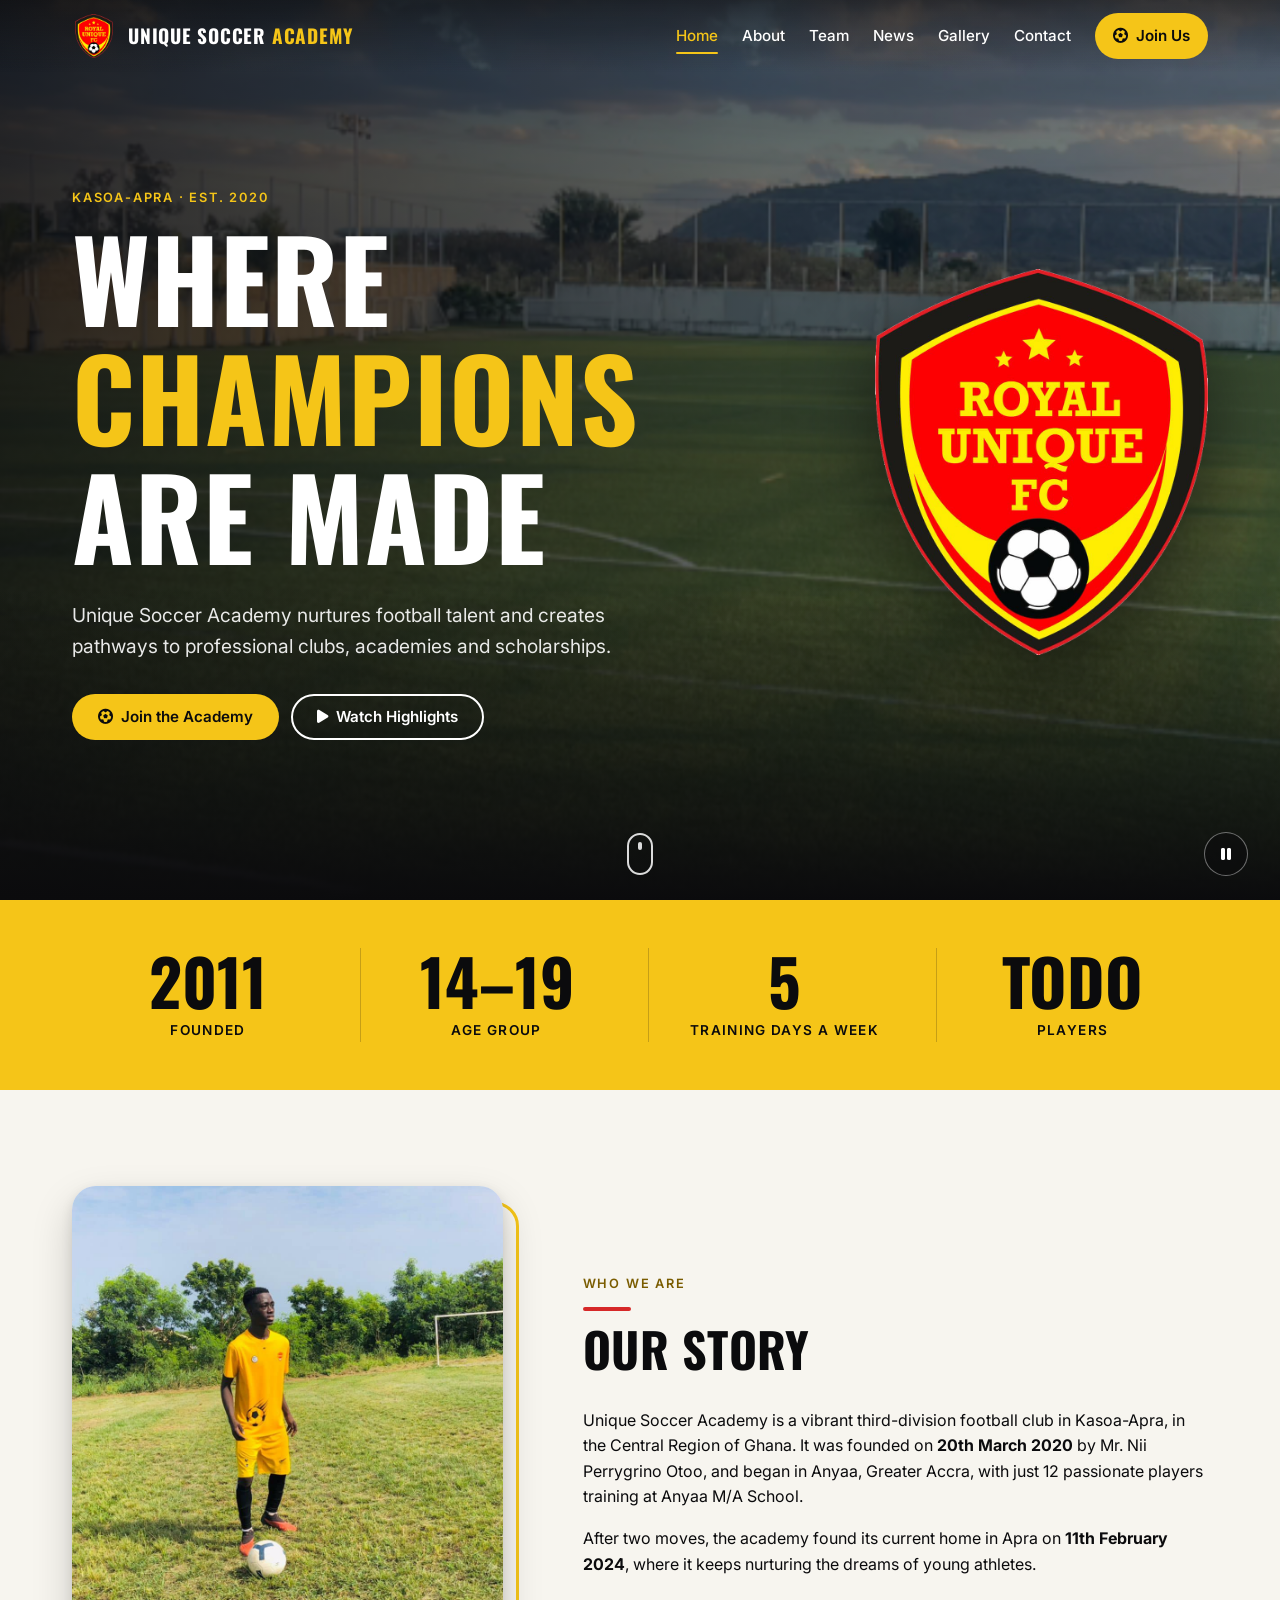
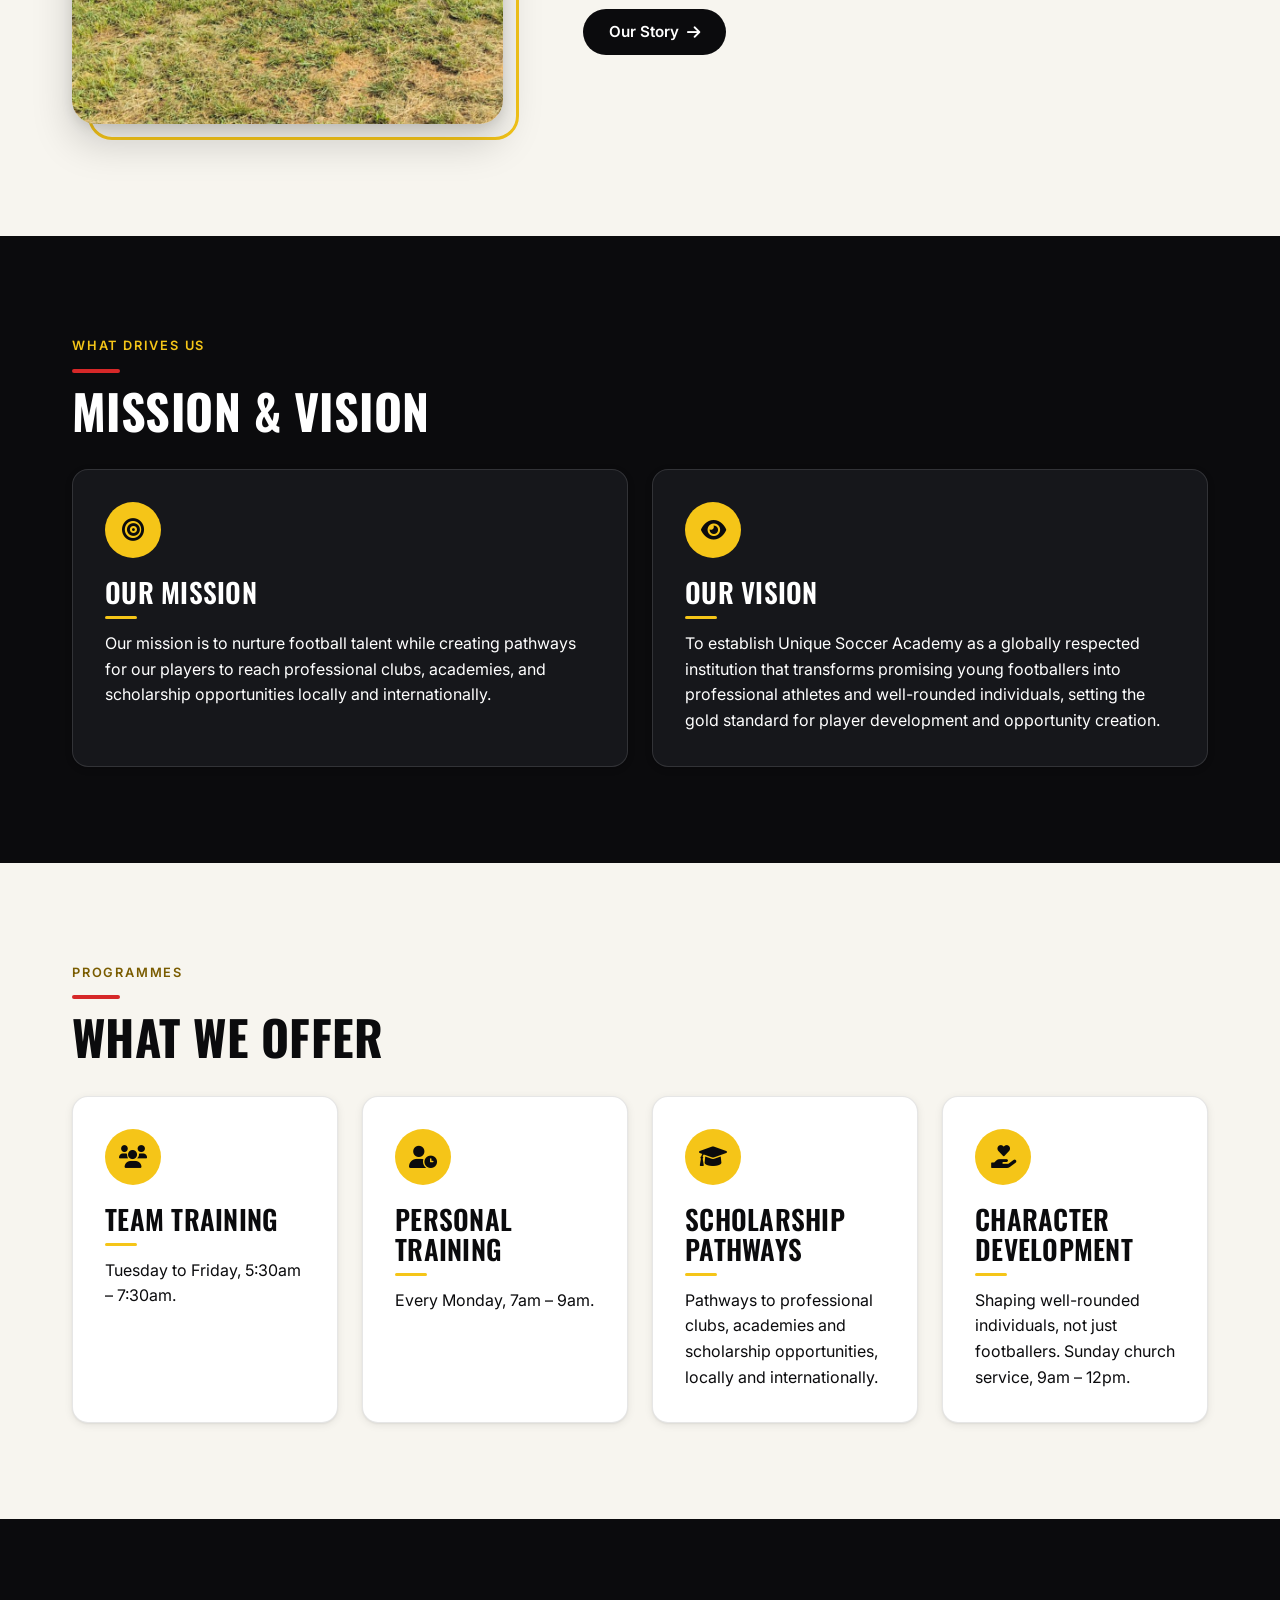
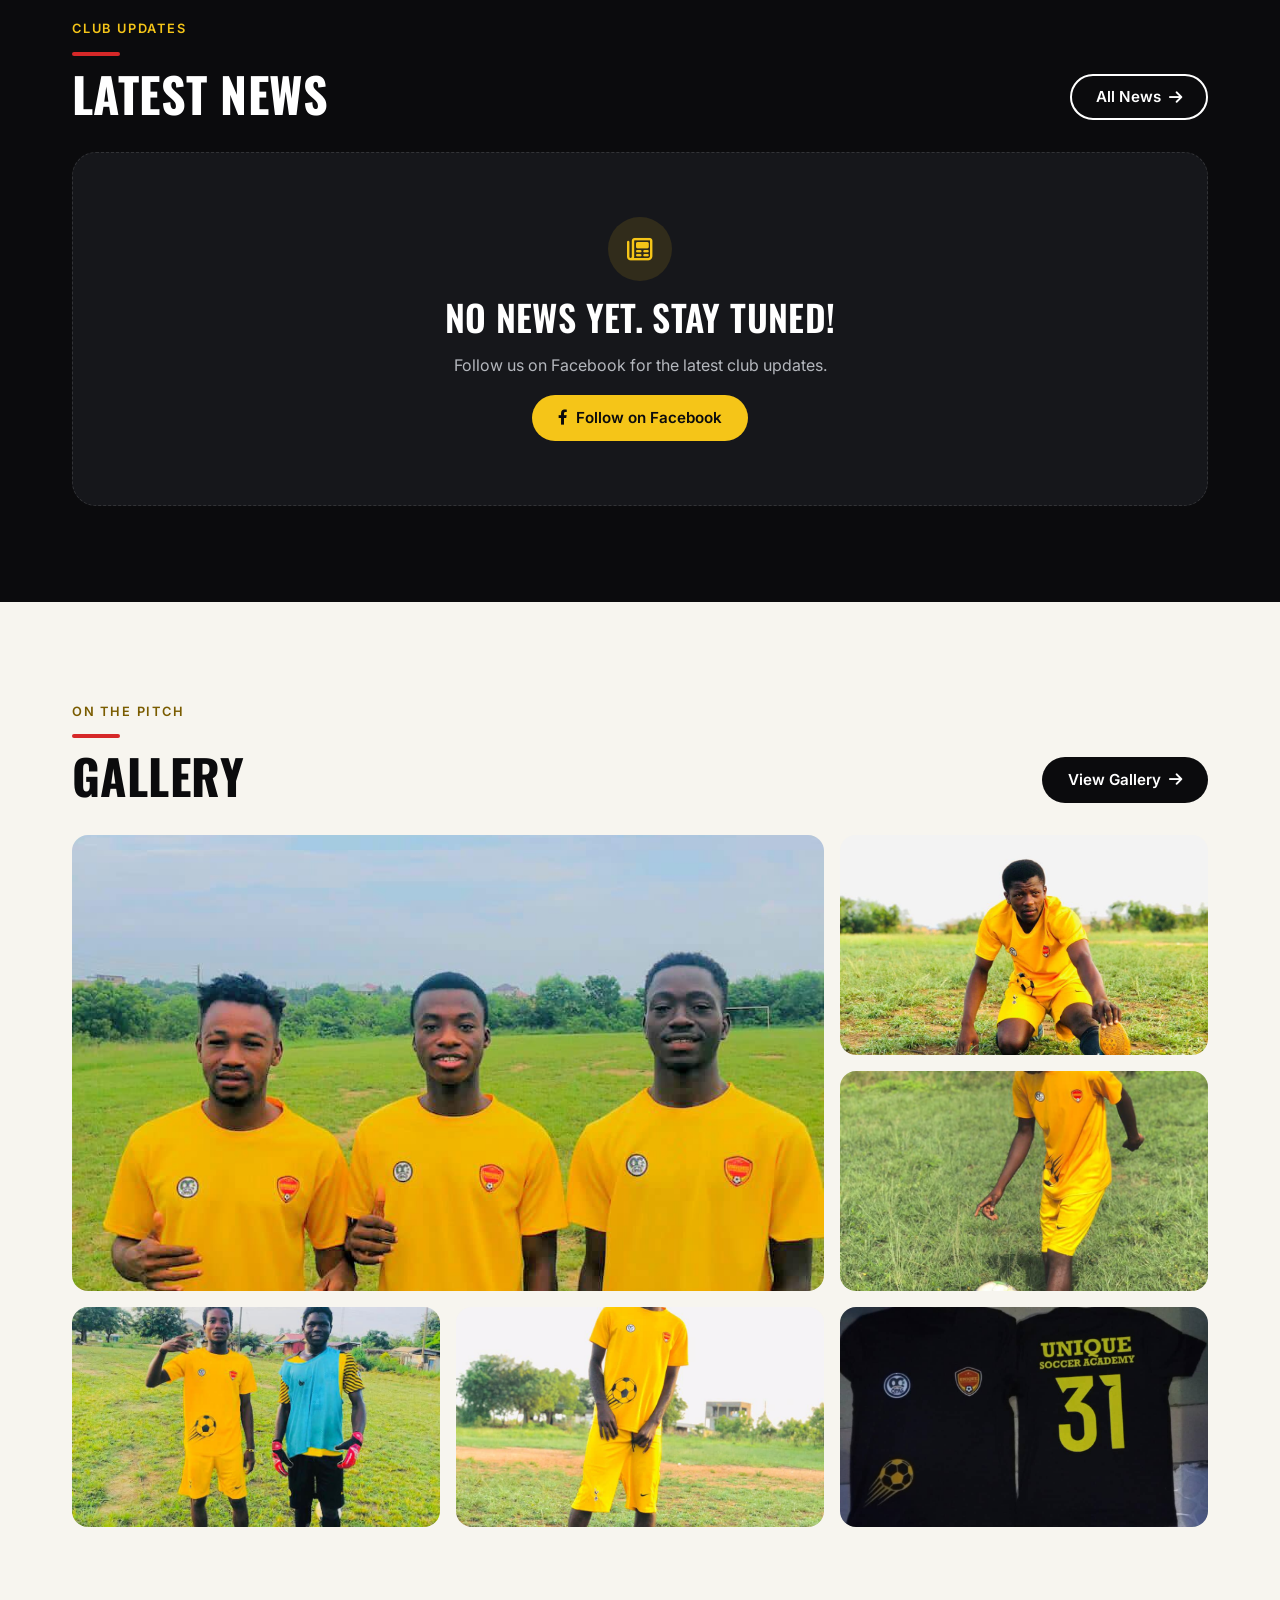
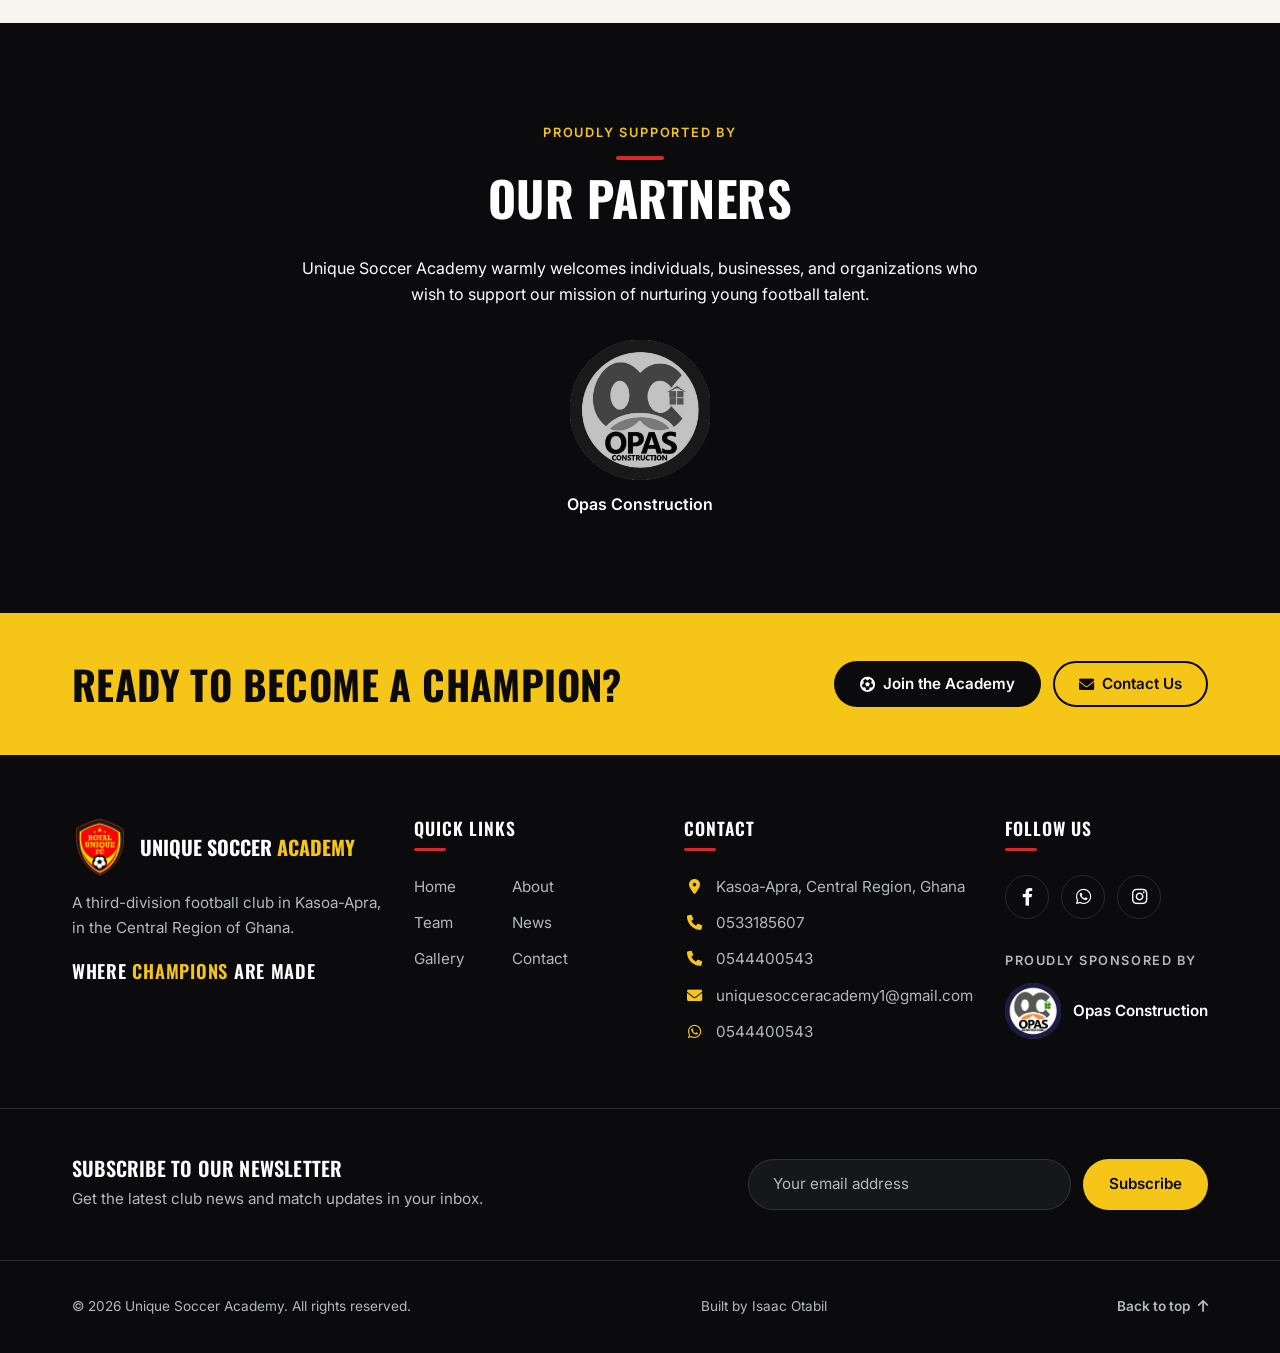
==== commit 9e862321: "Hide footer CTA on contact page and link Join buttons to form - Skip the gold CTA band on pages list" ====
--- a/index.html
+++ b/index.html
@@ -48,8 +48,8 @@
                             </h1>
                             <p class="hero__intro">Unique Soccer Academy nurtures football talent and creates pathways to professional clubs, academies and scholarships.</p>
                             <div class="btn-group">
-                                <a class="btn btn--primary" href="https://wa.me/233544400543" target="_blank" rel="noopener">
-                                    <i class="fab fa-whatsapp" aria-hidden="true"></i> Join the Academy
+                                <a class="btn btn--primary" href="contact.html#join">
+                                    <i class="fa-solid fa-futbol" aria-hidden="true"></i> Join the Academy
                                 </a>
                                 <a class="btn btn--outline" href="gallery.html#videos">
                                     <i class="fa-solid fa-play" aria-hidden="true"></i> Watch Highlights
@@ -256,6 +256,8 @@
     <!--End of Main Container-->
 
     <script src="js/data.js" defer></script>
+    <!-- Sample content, only with ?demo in the address. Delete before launch. -->
+    <script src="js/demo-data.js" defer></script>
     <script src="js/layout.js" defer></script>
     <script src="js/main.js" defer></script>
 </body>
--- a/css/style.css
+++ b/css/style.css
@@ -655,6 +655,12 @@
     font-size: 0.95rem;
 }
 
+/* No gold band (contact page): a thin line keeps the black footer apart
+   from a dark section above it */
+.site-footer--no-cta {
+    border-top: 1px solid var(--line-dark);
+}
+
 /* ----- Gold call-to-action band ----- */
 .footer-cta {
     background-color: var(--gold);
@@ -2117,15 +2123,21 @@
     margin-bottom: 0;
 }
 
-/* ----- Home: latest news ----- */
+/* ----- News cards (home page + news page) -----
+   One card per row: a feed that works for 1 story or 50. */
 .news-list {
     display: grid;
-    gap: var(--space-5);
-    grid-template-columns: repeat(auto-fit, minmax(min(300px, 100%), 1fr));
-}
-
+    gap: var(--space-4);
+}
+
+/* Picture on the left, words on the right, on every screen. The picture
+   column is 36% of the card, but never under 110px or over 340px.
+   align-items: stretch (the default) makes the picture as tall as the
+   words beside it. */
 .news-card {
     position: relative;
+    display: grid;
+    grid-template-columns: clamp(110px, 36%, 340px) 1fr;
     overflow: hidden;
     border: 1px solid var(--line-dark);
     border-radius: var(--radius);
@@ -2143,37 +2155,117 @@
     border-color: var(--gold);
 }
 
+.news-card__media {
+    position: relative;
+    min-height: 140px;
+    background-color: var(--black);
+}
+
+/* position: absolute + inset: 0 makes the photo fill the column exactly,
+   however tall the text beside it is; object-fit: cover crops it neatly */
 .news-card__img {
+    position: absolute;
+    inset: 0;
     width: 100%;
-    aspect-ratio: 16 / 9;
+    height: 100%;
     object-fit: cover;
+    object-position: center 25%;   /* keep heads in view */
+    transition: transform var(--dur-reveal) var(--ease);
+}
+
+.news-card--link:hover .news-card__img {
+    transform: scale(1.05);
+}
+
+/* No photo: the club crest, faded, on black */
+.news-card__placeholder {
+    position: absolute;
+    inset: 0;
+    display: grid;
+    place-items: center;
+    background: radial-gradient(circle, rgba(245, 197, 24, 0.15), transparent 70%), var(--black);
+}
+
+.news-card__placeholder img {
+    width: 45%;
+    max-width: 96px;
+    opacity: 0.85;
 }
 
 .news-card__body {
     display: flex;
     flex-direction: column;
-    gap: var(--space-3);
-    padding: var(--space-5);
-}
-
-/* Category badge and date on one line */
+    gap: var(--space-2);
+    min-width: 0;
+    padding: var(--space-4);
+}
+
+/* Top row: "|NEWS" on the left, avatar + date on the right.
+   It wraps onto two lines when there isn't room. */
 .news-card__meta {
     display: flex;
     flex-wrap: wrap;
     align-items: center;
+    justify-content: space-between;
     gap: var(--space-2) var(--space-3);
 }
 
+/* The coloured bar before the word is a ::before box, 3px wide */
+.news-card__category {
+    display: inline-flex;
+    align-items: center;
+    gap: var(--space-2);
+    font-size: 0.75rem;
+    font-weight: 700;
+    letter-spacing: 0.12em;
+    text-transform: uppercase;
+}
+
+.news-card__category::before {
+    content: "";
+    width: 3px;
+    height: 1.1em;
+    border-radius: 2px;
+    background-color: currentColor;
+}
+
+.news-card__category--news {
+    color: var(--gold);
+}
+
+.news-card__category--announcement {
+    color: var(--red-light);    /* 6.3:1 on charcoal */
+}
+
+.news-card__byline {
+    display: inline-flex;
+    align-items: center;
+    gap: var(--space-2);
+}
+
+/* Round photo or initials of whoever posted it */
+.avatar {
+    display: grid;
+    flex: none;
+    place-items: center;
+    width: 28px;
+    height: 28px;
+    border-radius: 50%;
+    object-fit: cover;
+    background-color: var(--gold);
+    font-size: 0.7rem;
+    font-weight: 700;
+    color: var(--black);
+}
+
 .news-card__date {
-    font-size: 0.8rem;
-    font-weight: 600;
-    letter-spacing: 0.1em;
-    text-transform: uppercase;
-    color: var(--gold);
+    font-size: 0.75rem;
+    font-weight: 500;
+    color: var(--grey-light);
 }
 
 .news-card__title {
-    font-size: 1.35rem;
+    font-size: clamp(1.05rem, 0.95rem + 0.6vw, 1.4rem);
 }
 
 .news-card__title a {
@@ -2188,8 +2280,27 @@
     inset: 0;
 }
 
-.news-card p {
+/* Summary: at most 3 lines on phones (the rest becomes "..."),
+   4 from 768px (section 12) */
+.news-card__summary {
+    display: -webkit-box;
+    -webkit-box-orient: vertical;
+    -webkit-line-clamp: 3;
+    overflow: hidden;
+    font-size: 0.9rem;
     color: var(--grey-light);
+}
+
+/* "Read on Facebook" hint */
+.news-card__source {
+    display: inline-flex;
+    align-items: center;
+    gap: var(--space-2);
+    margin-top: auto;
+    padding-top: var(--space-1);
+    font-size: 0.8rem;
+    font-weight: 600;
+    color: var(--gold);
 }
 
 /* "No news yet" box, across the full width of the grid */
@@ -2573,7 +2684,16 @@
 }
 
 .section--light .news-card__date {
+    color: var(--grey);         /* 5:1 on white */
+}
+
+.section--light .news-card__category--news,
+.section--light .news-card__source {
     color: var(--gold-ink);     /* 6.5:1 on white */
+}
+
+.section--light .news-card__category--announcement {
+    color: var(--red);          /* 4.9:1 on white */
 }
 
 .section--light .news-empty {
@@ -2845,24 +2965,746 @@
     color: var(--gold);
 }
 
-/* Team page (until Phase 10) */
-.empty-state {
-    max-width: none;
-    padding-block: var(--space-8);
+/* ----- Team page -----
+   Coaches & staff, then the squad. js/team.js builds the cards from
+   STAFF and PLAYERS in js/data.js and hides a block the filter doesn't
+   need. 2 columns on phones, 3 from 768px, 4 from 1024px (section 12). */
+.team-block + .team-block {
+    margin-top: var(--space-8);
+}
+
+.team-block__heading {
+    margin-bottom: var(--space-5);
+}
+
+/* minmax(0, 1fr), not plain 1fr: a 1fr column never gets narrower than
+   its content, which pushed the cards off the side of small phones */
+.profile-grid {
+    display: grid;
+    grid-template-columns: repeat(2, minmax(0, 1fr));
+    gap: var(--space-4);
+}
+
+/* Profile card: photo on top, name and badge below, and for players a
+   big faded shirt number behind the text.
+   The tilt: team.js sets --tilt-x and --tilt-y (in degrees) while the
+   mouse moves over the card. perspective(800px) is how far away the
+   "camera" is: smaller = a stronger 3D look. When the mouse leaves,
+   both go back to 0deg and the transition eases the card flat again. */
+.profile-card {
+    --tilt-x: 0deg;
+    --tilt-y: 0deg;
+    position: relative;
+    isolation: isolate;       /* keeps the z-index layers below inside the card */
+    display: flex;
+    flex-direction: column;
+    min-width: 0;
+    overflow: hidden;
+    border: 1px solid var(--line-dark);
+    border-radius: var(--radius);
+    background-color: var(--charcoal);
+    color: var(--white);
+    box-shadow: var(--shadow-sm);
+    transform: perspective(800px) rotateX(var(--tilt-x)) rotateY(var(--tilt-y));
+    transition:
+        transform var(--dur-hover) var(--ease),
+        box-shadow var(--dur-hover) var(--ease);
+}
+
+.profile-card.is-tilting {
+    box-shadow: var(--shadow-lg);
+}
+
+/* A soft light that follows the mouse (--shine-x / --shine-y, set by
+   team.js). Hidden until the card tilts. */
+.profile-card::after {
+    content: "";
+    position: absolute;
+    inset: 0;
+    z-index: 3;
+    pointer-events: none;     /* clicks go through to the WhatsApp button */
+    background: radial-gradient(circle at var(--shine-x, 50%) var(--shine-y, 50%),
+                rgba(255, 255, 255, 0.14), transparent 55%);
+    opacity: 0;
+    transition: opacity var(--dur-hover) var(--ease);
+}
+
+.profile-card.is-tilting::after {
+    opacity: 1;
+}
+
+.profile-card__media {
+    position: relative;
+    aspect-ratio: 4 / 5;
+    background:
+        radial-gradient(circle at 50% 35%, rgba(245, 197, 24, 0.22), transparent 65%),
+        var(--black);
+}
+
+/* The bottom of the photo fades into the card colour */
+.profile-card__media::after {
+    content: "";
+    position: absolute;
+    inset: auto 0 0;
+    height: 45%;
+    background: linear-gradient(to top, var(--charcoal), transparent);
+}
+
+.profile-card__photo {
+    width: 100%;
+    height: 100%;
+    object-fit: cover;
+    object-position: center 20%;  /* keep faces in view */
+}
+
+/* No photo yet: a silhouette */
+.profile-card__placeholder {
+    display: grid;
+    place-content: center;
+    justify-items: center;
+    gap: var(--space-2);
+    height: 100%;
+    color: rgba(245, 197, 24, 0.55);
+    font-size: clamp(2.5rem, 2rem + 3vw, 4rem);
+}
+
+.profile-card__placeholder span {
+    font-size: 0.7rem;
+    font-weight: 600;
+    letter-spacing: 0.1em;
+    text-transform: uppercase;
+    color: var(--grey-light);
+}
+
+/* The big shirt number. Decoration only (aria-hidden): the number is
+   also written in the text below for screen readers. */
+.profile-card__number {
+    position: absolute;
+    right: var(--space-3);
+    bottom: -0.15em;
+    z-index: 1;
     font-family: var(--font-heading);
-    font-size: clamp(1.5rem, 1.2rem + 1.5vw, 2.25rem);
+    font-size: clamp(4.5rem, 3.5rem + 5vw, 7.5rem);
     font-weight: 700;
-    text-align: center;
+    line-height: 1;
+    font-variant-numeric: tabular-nums;
+    color: rgba(245, 197, 24, 0.22);
+    pointer-events: none;
+}
+
+.profile-card__body {
+    position: relative;
+    z-index: 2;               /* above the shirt number */
+    display: flex;
+    flex: 1;
+    flex-direction: column;
+    align-items: flex-start;
+    gap: var(--space-2);
+    padding: var(--space-4);
+}
+
+.profile-card__name {
+    overflow-wrap: anywhere;  /* a long name wraps instead of widening the card */
+    color: var(--white);
+}
+
+.profile-card__meta {
+    font-size: 0.85rem;
+    color: var(--grey-light); /* 8.9:1 on charcoal */
+}
+
+.profile-card__btn {
+    margin-top: auto;
+    min-height: 40px;
+    padding: var(--space-2) var(--space-4);
+    font-size: 0.85rem;
+}
+
+/* ----- Contact: cards -----
+   1 column on phones, 2 x 2 from 600px (section 12). Four in a row
+   would squeeze the long email address onto three broken lines. */
+.contact-grid {
+    display: grid;
+    gap: var(--space-5);
+}
+
+.contact-card__title {
+    font-size: 1.5rem;
+}
+
+.contact-card__text {
+    color: var(--grey);         /* 5.3:1 on white */
+}
+
+/* The rows sit at the bottom of the card, so they line up across cards */
+.contact-card__list {
+    margin-top: auto;
+    padding-top: var(--space-2);
+    border-top: 1px solid var(--line-light);
+}
+
+/* Link on the left, round copy button on the right */
+.contact-row {
+    display: flex;
+    align-items: center;
+    justify-content: space-between;
+    gap: var(--space-3);
+}
+
+.contact-row + .contact-row {
+    border-top: 1px solid var(--line-light);
+}
+
+/* Each contact detail is a whole row: an icon tile, the text, and an
+   arrow that slides in on hover/focus, instead of an underlined link.
+   The row stretches 8px past the card's text on each side (negative
+   margin), so its hover highlight has some breathing room.
+   ".contact-card .contact-row a" is more specific than ".card a:not(.btn)"
+   in section 8, so it wins and switches the underline off. */
+.contact-card .contact-row a,
+.contact-row__soon {
+    flex: 1;
+    display: flex;
+    align-items: center;
+    gap: var(--space-3);
+    min-width: 0;
+    min-height: 52px;
+    margin-inline: calc(var(--space-2) * -1) 0;
+    padding: var(--space-1) var(--space-2);
+    border-radius: var(--radius-sm);
+    line-height: 1.4;
+    font-weight: 600;
+    color: var(--black);
+    text-decoration: none;
+    transition:
+        background-color var(--dur-hover) var(--ease),
+        color var(--dur-hover) var(--ease);
+}
+
+.contact-card .contact-row a::after {
+    content: "\f061";           /* Font Awesome "arrow-right" */
+    margin-left: auto;
+    font-family: "Font Awesome 6 Free";
+    font-weight: 900;
+    font-size: 0.8rem;
+    color: var(--gold-ink);
+    opacity: 0;
+    transform: translateX(-6px);
+    transition:
+        opacity var(--dur-hover) var(--ease),
+        transform var(--dur-hover) var(--ease);
+}
+
+.contact-card .contact-row a:hover,
+.contact-card .contact-row a:focus-visible {
+    border-radius: var(--radius-sm); /* keep the round corners with the focus ring */
+    background-color: var(--off-white);
+    color: var(--black);
+}
+
+.contact-card .contact-row a:hover::after,
+.contact-card .contact-row a:focus-visible::after {
+    opacity: 1;
+    transform: none;
+}
+
+/* Small rounded square with the icon; turns gold on hover */
+.contact-row__icon {
+    display: grid;
+    place-items: center;
+    flex: none;
+    width: 36px;
+    height: 36px;
+    border-radius: var(--radius-sm);
+    background-color: rgba(245, 197, 24, 0.18);
+    color: var(--black);
+    font-size: 0.95rem;
+    transition: background-color var(--dur-hover) var(--ease);
+}
+
+.contact-row a:hover .contact-row__icon,
+.contact-row a:focus-visible .contact-row__icon {
+    background-color: var(--gold);
+}
+
+/* min-width: 0 lets the long email wrap (at the <wbr> break points in
+   the HTML) instead of pushing the card wider */
+.contact-row__text {
+    min-width: 0;
+    overflow-wrap: break-word;
+}
+
+/* Not a link yet (Instagram): greyed out */
+.contact-row__soon {
+    color: var(--grey);
+}
+
+.contact-row__soon .contact-row__icon {
+    background-color: var(--off-white);
+    color: var(--grey);
+}
+
+/* "Coming soon" on its own small line under the name */
+.contact-row__note {
+    display: block;
+    font-size: 0.8rem;
+    font-weight: 500;
+}
+
+.copy-btn {
+    flex: none;
+    display: grid;
+    place-items: center;
+    width: 44px;
+    height: 44px;
+    border: 1px solid var(--line-light);
+    border-radius: 50%;
+    background-color: var(--off-white);
+    color: var(--black);
+    transition:
+        background-color var(--dur-hover) var(--ease),
+        border-color var(--dur-hover) var(--ease);
+}
+
+.copy-btn:hover,
+.copy-btn.is-copied {
+    border-color: var(--gold);
+    background-color: var(--gold);
+}
+
+/* Just copied: swap the copy icon for a tick. "\f00c" is Font Awesome's
+   check mark, which only exists in the solid (weight 900) style. */
+.copy-btn.is-copied i {
+    font-weight: 900;
+}
+
+.copy-btn.is-copied i::before {
+    content: "\f00c";
+}
+
+/* ----- Contact: join form -----
+   Floating labels: the label sits inside the box like a placeholder.
+   When the box has focus or has something typed in it, the label shrinks
+   and moves up to the top edge. Typed in = ":not(:placeholder-shown)",
+   which is why every input has placeholder=" " in the HTML. */
+.join {
+    display: grid;
+    gap: var(--space-7);
+}
+
+.join__intro p:not(.eyebrow) {
+    color: var(--grey-light);   /* 9.6:1 on black */
+}
+
+.join__points {
+    display: grid;
+    gap: var(--space-3);
+    margin-top: var(--space-5);
+}
+
+.join__points li {
+    display: flex;
+    align-items: center;
+    gap: var(--space-3);
+    font-weight: 500;
+}
+
+.join__points i {
+    display: grid;
+    place-items: center;
+    flex: none;
+    width: 40px;
+    height: 40px;
+    border-radius: 50%;
+    background-color: rgba(245, 197, 24, 0.12);
+    color: var(--gold);
+}
+
+.join-form {
+    padding: var(--space-5);
+    border: 1px solid var(--line-dark);
+    border-radius: var(--radius-lg);
+    background-color: var(--charcoal);
+}
+
+.join-form__note {
+    margin-bottom: var(--space-5);
+    font-size: 0.85rem;
+    color: var(--grey-light);   /* 8.9:1 on charcoal */
+}
+
+/* One column on phones; two from 600px, where .field--full spans both */
+.join-form__grid {
+    display: grid;
+    gap: var(--space-4);
+}
+
+.field {
+    position: relative;
+}
+
+.field__input {
+    display: block;
+    width: 100%;
+    min-height: 58px;
+    padding: 26px var(--space-4) var(--space-2);
+    border: 1px solid var(--line-dark);
+    border-radius: var(--radius-sm);
+    background-color: var(--black);
+    font-size: 1rem;            /* 16px stops iPhones zooming in on focus */
+    color: var(--white);
+    transition: border-color var(--dur-hover) var(--ease);
+}
+
+.field__input:hover {
+    border-color: var(--grey-light);
+}
+
+.field__input:focus {
+    border-color: var(--gold);
+}
+
+.field__input[aria-invalid="true"] {
+    border-color: var(--red-light);
+}
+
+.field__input--area {
+    min-height: 140px;
+    resize: vertical;
+}
+
+.field__label {
+    position: absolute;
+    top: 17px;
+    left: var(--space-4);
+    max-width: calc(100% - var(--space-6));
+    overflow: hidden;
+    text-overflow: ellipsis;
+    white-space: nowrap;
+    line-height: 1.5;
+    color: var(--grey-light);
+    pointer-events: none;       /* clicks go through to the box underneath */
+    transform-origin: left top;
+    transition:
+        transform var(--dur-hover) var(--ease),
+        color var(--dur-hover) var(--ease);
+}
+
+/* Float up: when focused, when filled in, or (select) once one is chosen.
+   A select never has a placeholder, so it's left out of the middle rule. */
+.field__input:focus + .field__label,
+.field__input:not(select):not(:placeholder-shown) + .field__label,
+.field--select .field__input:valid + .field__label {
+    transform: translateY(-10px) scale(0.75);
+}
+
+.field__input:focus + .field__label {
+    color: var(--gold);
+}
+
+/* Select: hide the browser's own arrow and draw a chevron instead
+   (a small square with two borders, turned 45 degrees) */
+.field--select .field__input {
+    padding-right: var(--space-7);
+    appearance: none;
+    cursor: pointer;
+}
+
+.field--select .field__input option {
+    background-color: var(--charcoal);
+    color: var(--white);
+}
+
+.field--select::after {
+    content: "";
+    position: absolute;
+    top: 24px;
+    right: var(--space-5);
+    width: 8px;
+    height: 8px;
+    border-right: 2px solid var(--grey-light);
+    border-bottom: 2px solid var(--grey-light);
+    transform: rotate(45deg);
+    pointer-events: none;
+}
+
+.field__hint,
+.field__error {
+    margin-top: var(--space-1);
+    font-size: 0.85rem;
+}
+
+.field__hint {
+    color: var(--grey-light);
+}
+
+.field__error {
+    font-weight: 500;
+    color: var(--red-light);    /* 6.4:1 on charcoal */
+}
+
+/* Empty until there's a problem, so it takes no space */
+.field__error:empty {
+    display: none;
+}
+
+.field__error::before {
+    content: "\f06a";           /* Font Awesome "circle-exclamation" */
+    margin-right: var(--space-1);
+    font-family: "Font Awesome 6 Free";
+    font-weight: 900;
+}
+
+.join-form__submit {
+    width: 100%;
+    margin-top: var(--space-5);
+}
+
+.join-form__status {
+    font-size: 0.95rem;
+}
+
+.join-form__status:not(:empty) {
+    margin-top: var(--space-4);
+}
+
+.join-form__status.is-error {
+    color: var(--red-light);
+}
+
+.join-form__status.is-success i {
+    color: var(--gold);
+}
+
+.join-form__status a {
+    font-weight: 600;
+    color: var(--gold);
+}
+
+/* ----- Contact: find us -----
+   16:9 map frames. aspect-ratio keeps the shape at any width; the
+   iframe is stretched over the whole frame with position: absolute. */
+.map-card {
+    display: flex;
+    flex-direction: column;
+    gap: var(--space-4);
+    padding: var(--space-4);
+    border: 1px solid var(--line-light);
+    border-radius: var(--radius-lg);
+    background-color: var(--white);
+    box-shadow: var(--shadow-sm);
+}
+
+.map-card__head {
+    display: flex;
+    align-items: center;
+    gap: var(--space-3);
+}
+
+.map-card__icon {
+    display: grid;
+    place-items: center;
+    flex: none;
+    width: 48px;
+    height: 48px;
+    border-radius: 50%;
+    background-color: var(--black);
+    color: var(--gold);
+    font-size: 1.2rem;
+}
+
+.map-card__label {
+    font-size: 0.8rem;
+    font-weight: 600;
+    letter-spacing: 0.1em;
     text-transform: uppercase;
-    color: var(--red);
-}
-
-/* Contact page */
-.map {
+    color: var(--grey);
+}
+
+.map-card__title {
+    font-size: 1.4rem;
+}
+
+.map-frame {
+    position: relative;
+    aspect-ratio: 16 / 9;
+    overflow: hidden;
+    border-radius: var(--radius);
+    background-color: var(--line-light);   /* grey box while the map loads */
+}
+
+.map-frame iframe {
+    position: absolute;
+    inset: 0;
     width: 100%;
-    aspect-ratio: 1 / 1;
+    height: 100%;
     border: 0;
+}
+
+/* ----- Contact: FAQ accordion -----
+   The smooth open/close: the panel is a one-row grid. A row of "0fr"
+   is zero tall, "1fr" is as tall as the answer, and browsers can
+   animate between the two. visibility: hidden stops keyboard and
+   screen-reader users landing on links inside a closed answer; when
+   closing it waits until the slide has finished (the 400ms delay). */
+.faq {
+    display: grid;
+    gap: var(--space-3);
+    max-width: 800px;
+}
+
+.faq__item {
+    border: 1px solid var(--line-dark);
     border-radius: var(--radius);
+    background-color: var(--charcoal);
+    transition: border-color var(--dur-hover) var(--ease);
+}
+
+.faq__item.is-open {
+    border-color: var(--gold);
+}
+
+.faq__heading {
+    font-size: inherit;
+}
+
+.faq__btn {
+    display: flex;
+    align-items: center;
+    justify-content: space-between;
+    gap: var(--space-4);
+    width: 100%;
+    min-height: 56px;
+    padding: var(--space-4) var(--space-5);
+    border-radius: var(--radius);
+    font-family: var(--font-heading);
+    font-size: 1.15rem;
+    font-weight: 600;
+    letter-spacing: 0.02em;
+    text-align: left;
+    text-transform: uppercase;
+    color: var(--white);
+    transition: color var(--dur-hover) var(--ease);
+}
+
+.faq__btn:hover {
+    color: var(--gold);
+}
+
+/* A gold "+" made of two bars; when open the upright bar turns flat,
+   leaving a "−" */
+.faq__icon {
+    position: relative;
+    flex: none;
+    width: 28px;
+    height: 28px;
+    border: 2px solid var(--gold);
+    border-radius: 50%;
+}
+
+.faq__icon::before,
+.faq__icon::after {
+    content: "";
+    position: absolute;
+    top: 50%;
+    left: 50%;
+    width: 12px;
+    height: 2px;
+    margin: -1px 0 0 -6px;
+    border-radius: 1px;
+    background-color: var(--gold);
+    transition: transform 400ms var(--ease);
+}
+
+.faq__icon::after {
+    transform: rotate(90deg);
+}
+
+.faq__item.is-open .faq__icon::after {
+    transform: rotate(0deg);
+}
+
+.faq.is-enhanced .faq__panel {
+    display: grid;
+    grid-template-rows: 0fr;
+    visibility: hidden;
+    transition:
+        grid-template-rows 400ms var(--ease),
+        visibility 0s linear 400ms;
+}
+
+.faq.is-enhanced .faq__item.is-open .faq__panel {
+    grid-template-rows: 1fr;
+    visibility: visible;
+    transition:
+        grid-template-rows 400ms var(--ease),
+        visibility 0s linear 0s;
+}
+
+.faq__inner {
+    min-height: 0;              /* lets the 0fr row squash it to nothing */
+    overflow: hidden;
+    padding-inline: var(--space-5);
+    color: var(--grey-light);   /* 8.9:1 on charcoal */
+}
+
+.faq__inner > * + * {
+    margin-top: var(--space-3);
+}
+
+.faq__inner > :last-child {
+    margin-bottom: var(--space-5);
+}
+
+.faq__inner ul {
+    padding-left: var(--space-5);
+}
+
+.faq__inner strong {
+    color: var(--white);
+}
+
+.faq__inner a {
+    font-weight: 600;
+    color: var(--gold);
+    text-underline-offset: 3px;
+}
+
+/* ----- Contact: "Copied!" toast -----
+   Fixed at the bottom centre. Hidden = see-through and 16px lower;
+   .is-visible fades it in and slides it up. pointer-events: none so the
+   invisible toast never blocks clicks on whatever is behind it. */
+.toast {
+    position: fixed;
+    left: 50%;
+    bottom: var(--space-5);
+    z-index: 300;
+    display: flex;
+    align-items: center;
+    gap: var(--space-2);
+    max-width: calc(100% - var(--space-6));
+    padding: var(--space-3) var(--space-5);
+    border: 1px solid var(--line-dark);
+    border-radius: 999px;
+    background-color: var(--black);
+    font-weight: 600;
+    color: var(--white);
+    box-shadow: var(--shadow-lg);
+    opacity: 0;
+    pointer-events: none;
+    transform: translate(-50%, 16px);
+    transition:
+        opacity 300ms var(--ease),
+        transform 300ms var(--ease);
+}
+
+.toast.is-visible {
+    opacity: 1;
+    transform: translate(-50%, 0);
+}
+
+.toast i {
+    color: var(--gold);
 }
 
 /* ----- Gallery: photo grid -----
@@ -3176,6 +4018,22 @@
     color: var(--gold);
 }
 
+/* Gold label fixed in the bottom-left corner in demo mode (js/demo-data.js).
+   The right side is left free for the back-to-top button. */
+.demo-notice {
+    position: fixed;
+    left: var(--space-4);
+    bottom: var(--space-4);
+    z-index: 200;
+    max-width: calc(100% - 96px);
+    padding: var(--space-2) var(--space-4);
+    border-radius: var(--radius-sm);
+    background-color: var(--gold);
+    font-size: 0.8rem;
+    color: var(--black);
+    box-shadow: var(--shadow-lg);
+}
+
 /* Hidden on screen but still read out by screen readers */
 .visually-hidden {
     position: absolute;
@@ -3303,9 +4161,50 @@
         aspect-ratio: auto;
         min-height: 260px;
     }
+
+    /* Contact: cards 2 x 2; form fields in pairs; buttons only as wide
+       as their words */
+    .contact-grid {
+        grid-template-columns: repeat(2, minmax(0, 1fr));
+    }
+
+    .join-form__grid {
+        grid-template-columns: repeat(2, minmax(0, 1fr));
+    }
+
+    .field--full {
+        grid-column: 1 / -1;
+    }
+
+    .join-form__submit,
+    .map-card__btn {
+        width: auto;
+        align-self: flex-start;
+    }
 }
 
 @media (min-width: 768px) {
+    /* Team page: 3 cards in a row */
+    .profile-grid {
+        grid-template-columns: repeat(3, minmax(0, 1fr));
+        gap: var(--space-5);
+    }
+
+    /* News cards: more room, so more padding and a longer summary */
+    .news-card__body {
+        gap: var(--space-3);
+        padding: var(--space-5) var(--space-6);
+    }
+
+    .news-card__media {
+        min-height: 200px;
+    }
+
+    .news-card__summary {
+        -webkit-line-clamp: 4;
+        font-size: 1rem;
+    }
+
     :root {
         --gutter: var(--space-6);
     }
@@ -3448,6 +4347,15 @@
 
     .table td:nth-child(2) {
         white-space: nowrap; /* keep times like "5:30am-7:30am" on one line */
+    }
+
+    /* Contact: roomier form box and map cards */
+    .join-form {
+        padding: var(--space-6);
+    }
+
+    .map-card {
+        padding: var(--space-5);
     }
 }
 
@@ -3579,9 +4487,21 @@
         position: sticky;
         top: calc(var(--header-h) + var(--space-5));
     }
+
+    /* Contact: intro on the left, form on the right */
+    .join {
+        grid-template-columns: 5fr 7fr;
+        align-items: start;
+        gap: var(--space-8);
+    }
 }
 
 @media (min-width: 1024px) {
+    /* Team page: 4 cards in a row */
+    .profile-grid {
+        grid-template-columns: repeat(4, minmax(0, 1fr));
+    }
+
     /* News page: next match on the left, results on the right */
     .matches {
         grid-template-columns: 1fr 1fr;
@@ -3636,6 +4556,7 @@
     .back-to-top:hover,
     .news-card:hover,
     .news-card:focus-within,
+    .news-card--link:hover .news-card__img,
     .photo-grid__item:hover img,
     .photo-grid__item:focus-visible img,
     .masonry__btn:hover img,
@@ -3707,4 +4628,27 @@
         opacity: 1;
         animation: none;
     }
-}
+
+    /* Team page: no tilt and no moving light (team.js doesn't start
+       them either; this is a safety net) */
+    .profile-card {
+        transform: none;
+    }
+
+    .profile-card::after {
+        display: none;
+    }
+
+    /* Contact: the toast just appears in place (it keeps the move that
+       centres it), and FAQ answers open at once (the rule at the top
+       already makes the slide instant) */
+    .toast,
+    .toast.is-visible {
+        transform: translateX(-50%);
+    }
+
+    /* Contact rows: the arrow just appears, no slide */
+    .contact-card .contact-row a::after {
+        transform: none;
+    }
+}
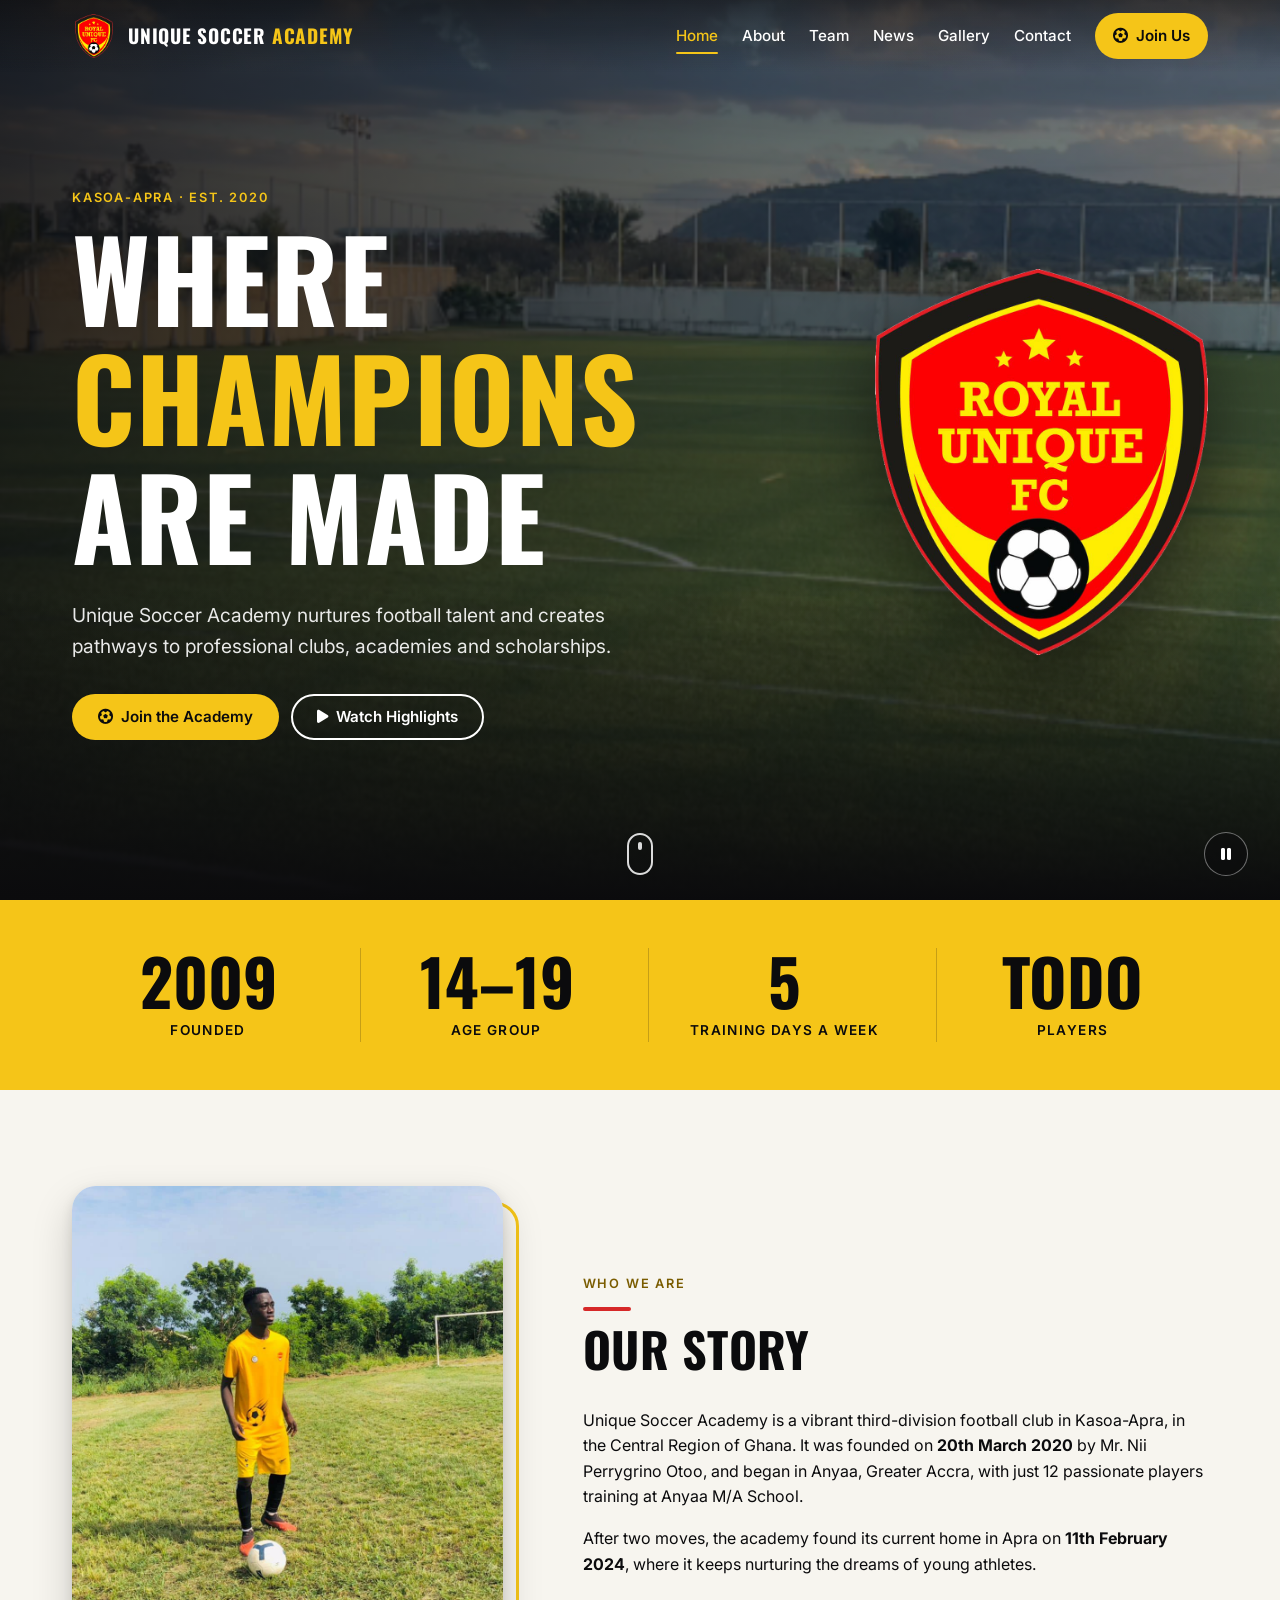
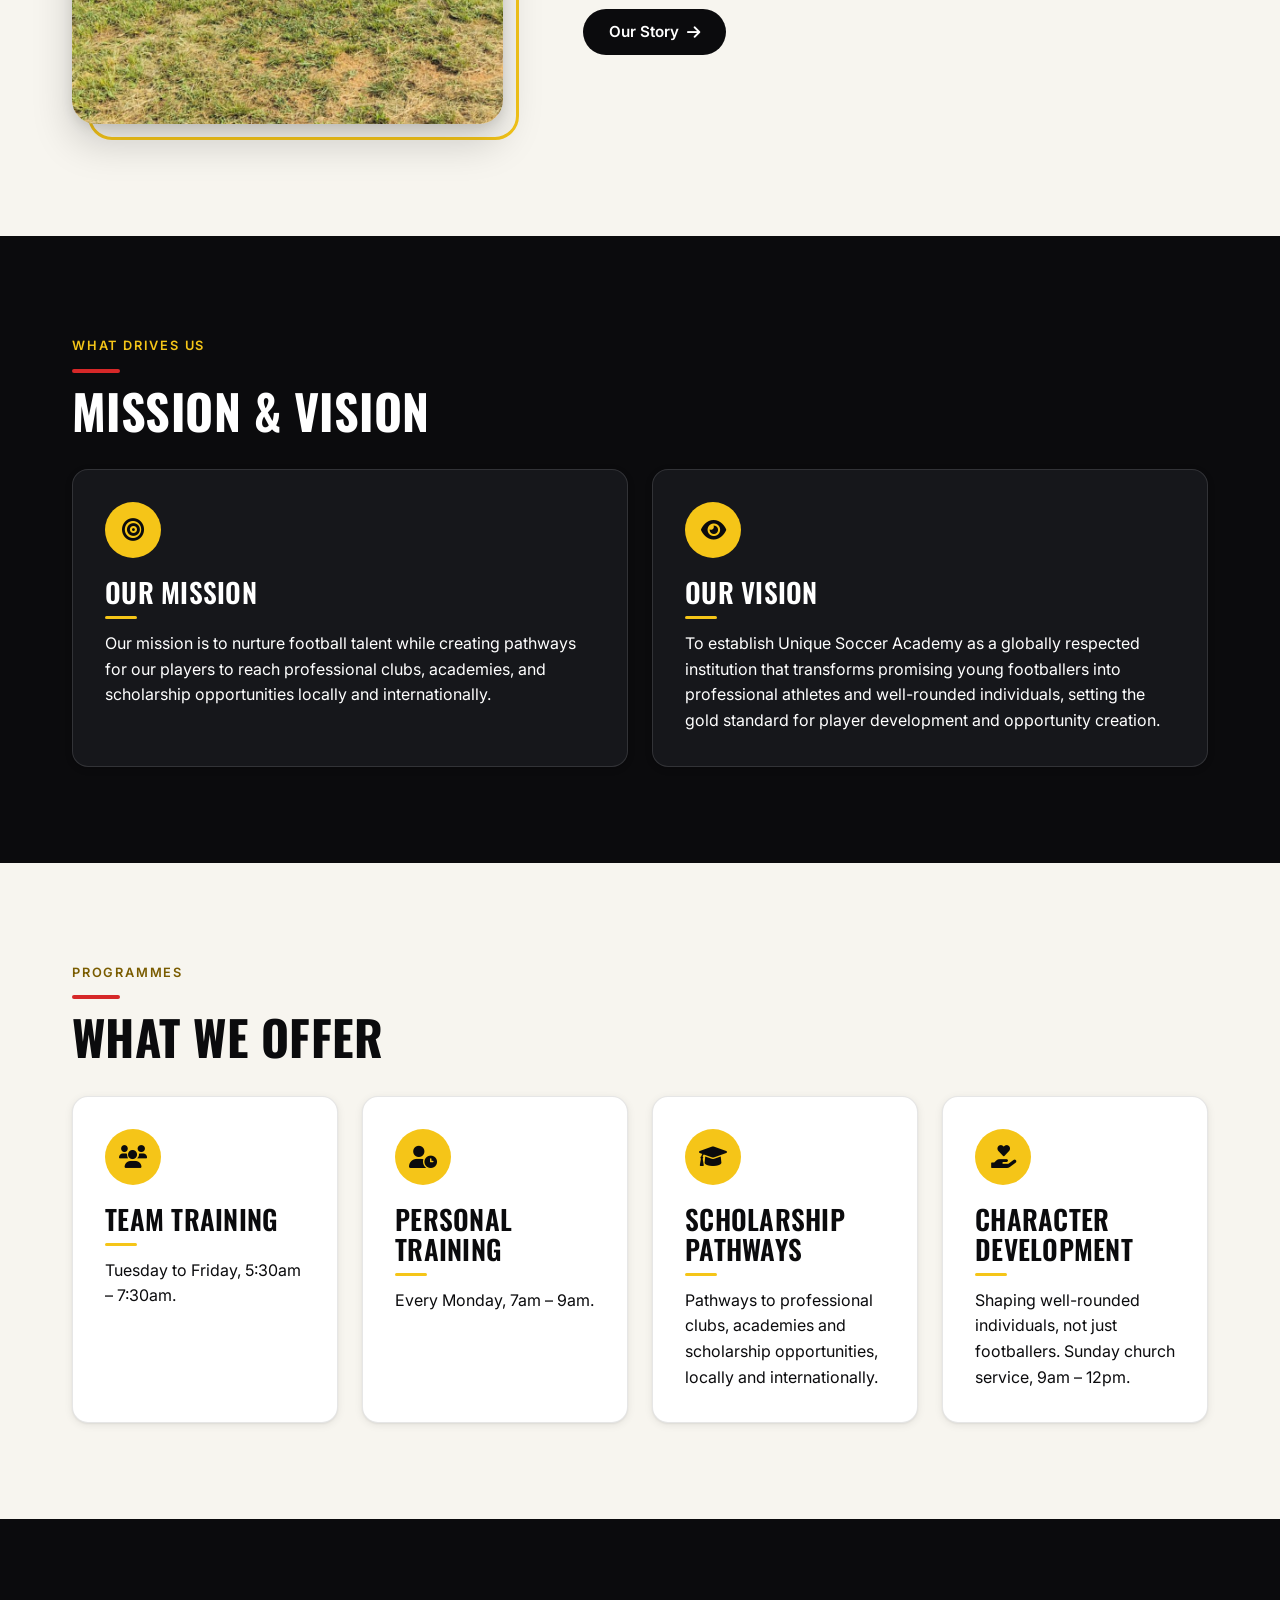
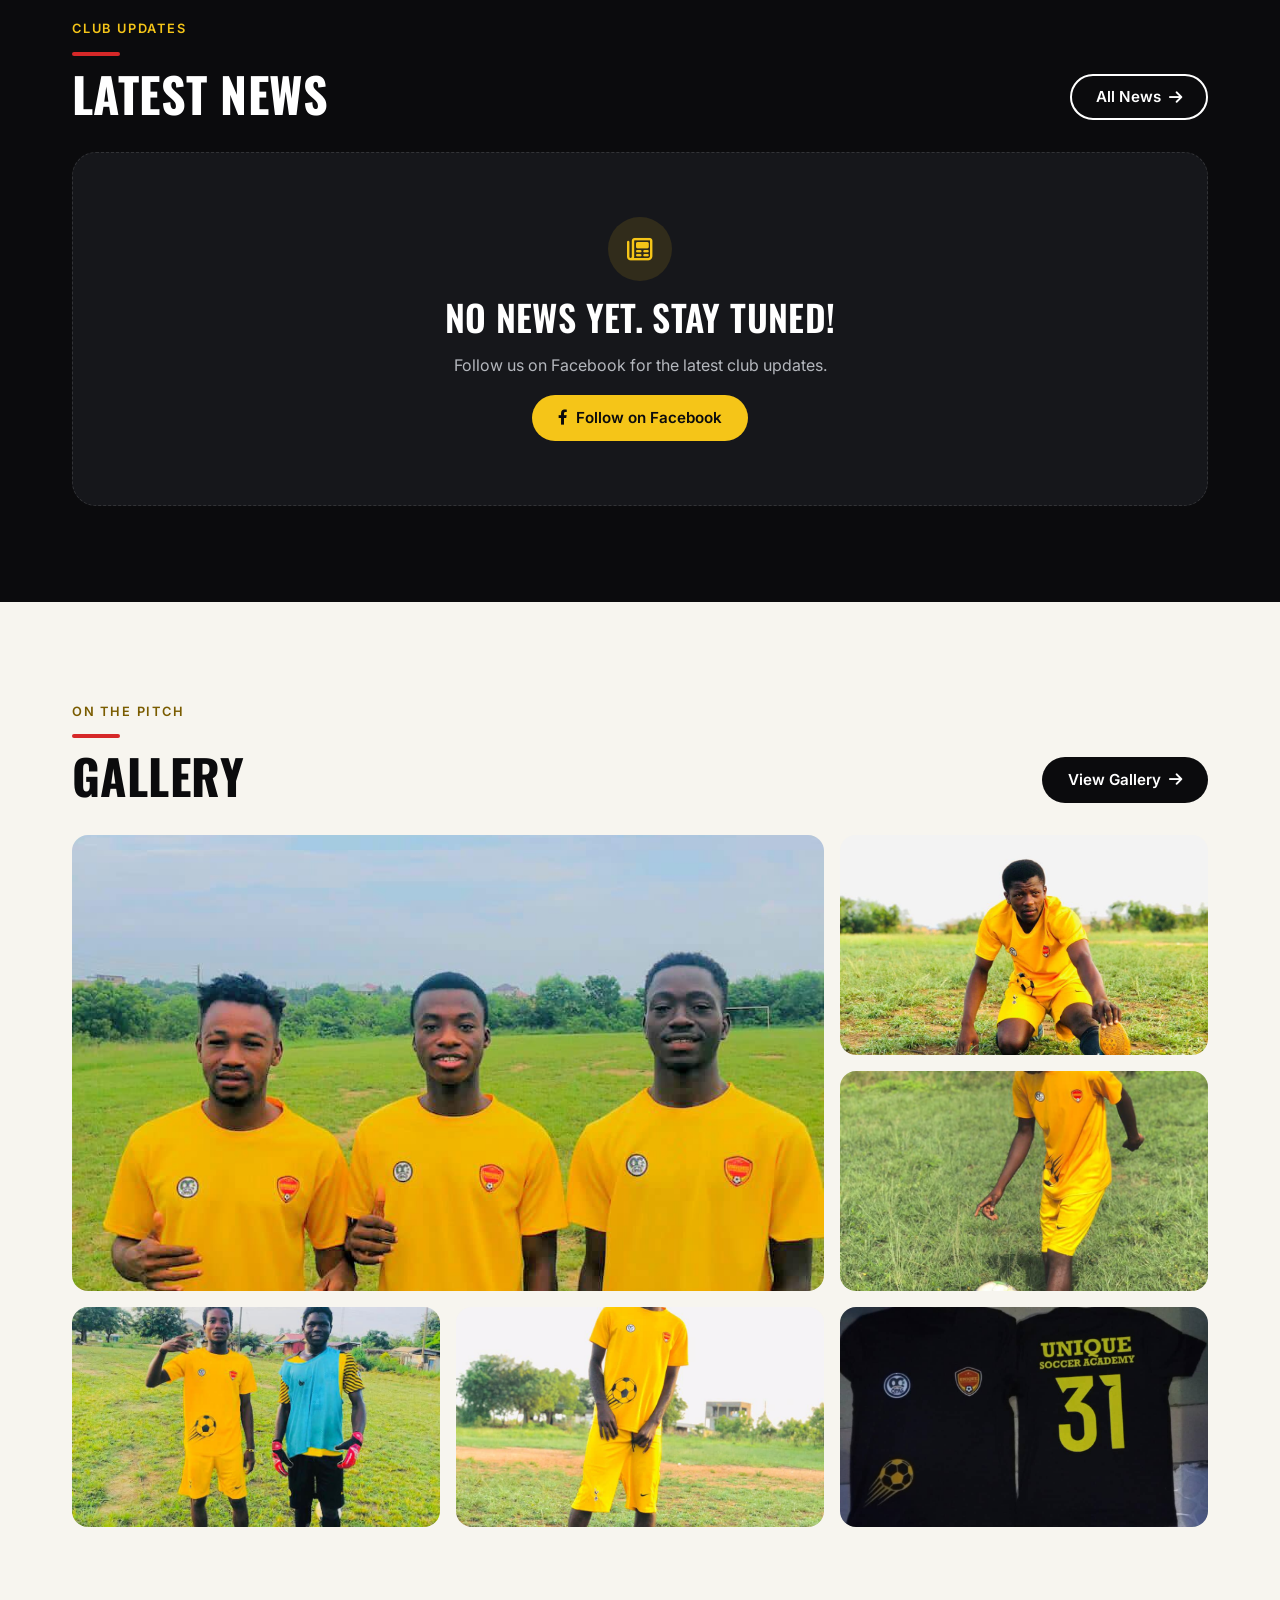
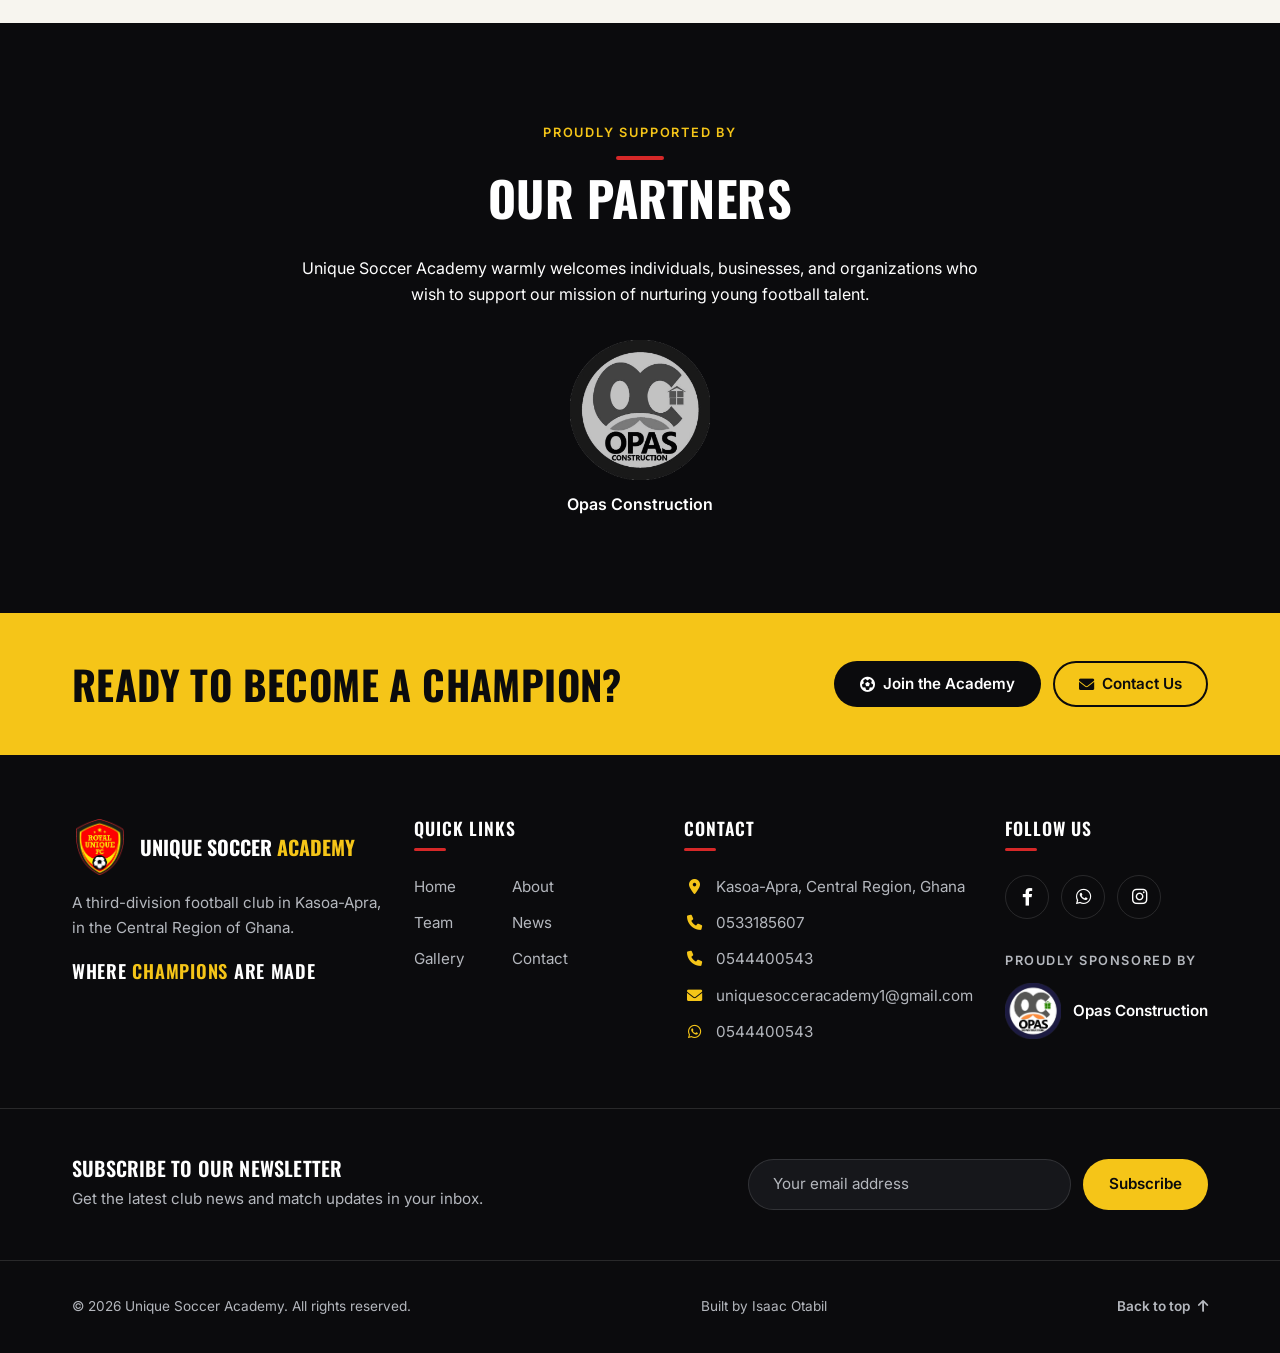
==== commit af67b345: "Add scroll reveals, preloader and page transitions - Add shared data-reveal scroll animations (Inter" ====
--- a/index.html
+++ b/index.html
@@ -11,6 +11,8 @@
     <link rel="preconnect" href="https://fonts.gstatic.com" crossorigin>
     <link href="https://fonts.googleapis.com/css2?family=Inter:wght@400;500;600&family=Oswald:wght@600;700&display=swap" rel="stylesheet">
     <link rel="stylesheet" href="css/style.css">
+    <!-- Runs before the page is drawn: no "defer" on purpose (see the file) -->
+    <script src="js/boot.js"></script>
     <link href="https://cdnjs.cloudflare.com/ajax/libs/font-awesome/6.0.0/css/all.min.css" rel="stylesheet">
     <link rel="apple-touch-icon" sizes="180x180" href="assets/images/apple-touch-icon.png">
     <link rel="icon" type="image/png" sizes="32x32" href="assets/images/favicon-32x32.png">
@@ -82,22 +84,22 @@
                      visually-hidden copy instead of every in-between number. -->
                 <section class="stats" id="stats" aria-label="The academy in numbers">
                     <ul class="stats__list container">
-                        <li class="stat">
+                        <li class="stat" data-reveal="up" data-delay="0">
                             <span class="stat__number" aria-hidden="true"><span data-count="2020">2020</span></span>
                             <span class="visually-hidden">2020</span>
                             <span class="stat__label">Founded</span>
                         </li>
-                        <li class="stat">
+                        <li class="stat" data-reveal="up" data-delay="100">
                             <span class="stat__number" aria-hidden="true"><span data-count="14">14</span>&ndash;<span data-count="19">19</span></span>
                             <span class="visually-hidden">14 to 19</span>
                             <span class="stat__label">Age group</span>
                         </li>
-                        <li class="stat">
+                        <li class="stat" data-reveal="up" data-delay="200">
                             <span class="stat__number" aria-hidden="true"><span data-count="5">5</span></span>
                             <span class="visually-hidden">5</span>
                             <span class="stat__label">Training days a week</span>
                         </li>
-                        <li class="stat">
+                        <li class="stat" data-reveal="up" data-delay="300">
                             <!-- TODO: add the real number of players, then give it data-count like the others -->
                             <span class="stat__number">TODO</span>
                             <span class="stat__label">Players</span>
@@ -109,12 +111,12 @@
                 <!--Start of About preview-->
                 <section class="section section--light">
                     <div class="container split">
-                        <figure class="framed-photo">
+                        <figure class="framed-photo" data-reveal="left">
                             <img src="assets/images/Unique_7.jpg" alt="Academy player in the yellow club kit standing over a ball on the training pitch" width="958" height="1280" loading="lazy">
                         </figure>
                         <div class="split__text">
                             <p class="eyebrow">Who we are</p>
-                            <h2 class="section-title">Our Story</h2>
+                            <h2 class="section-title" data-reveal="up">Our Story</h2>
                             <p>Unique Soccer Academy is a vibrant third-division football club in Kasoa-Apra, in the Central Region of Ghana. It was founded on <strong>20th March 2020</strong> by Mr. Nii Perrygrino Otoo, and began in Anyaa, Greater Accra, with just 12 passionate players training at Anyaa M/A School.</p>
                             <p>After two moves, the academy found its current home in Apra on <strong>11th February 2024</strong>, where it keeps nurturing the dreams of young athletes.</p>
                             <div class="btn-group">
@@ -131,14 +133,14 @@
                 <section class="section section--dark">
                     <div class="container">
                         <p class="eyebrow">What drives us</p>
-                        <h2 class="section-title">Mission &amp; Vision</h2>
+                        <h2 class="section-title" data-reveal="up">Mission &amp; Vision</h2>
                         <div class="grid grid--2">
-                            <article class="card card--feature">
+                            <article class="card card--feature" data-reveal="up" data-delay="0">
                                 <span class="card__icon" aria-hidden="true"><i class="fa-solid fa-bullseye"></i></span>
                                 <h3 class="card__title">Our Mission</h3>
                                 <p>Our mission is to nurture football talent while creating pathways for our players to reach professional clubs, academies, and scholarship opportunities locally and internationally.</p>
                             </article>
-                            <article class="card card--feature">
+                            <article class="card card--feature" data-reveal="up" data-delay="120">
                                 <span class="card__icon" aria-hidden="true"><i class="fa-solid fa-eye"></i></span>
                                 <h3 class="card__title">Our Vision</h3>
                                 <p>To establish Unique Soccer Academy as a globally respected institution that transforms promising young footballers into professional athletes and well-rounded individuals, setting the gold standard for player development and opportunity creation.</p>
@@ -152,24 +154,24 @@
                 <section class="section section--light">
                     <div class="container">
                         <p class="eyebrow">Programmes</p>
-                        <h2 class="section-title">What We Offer</h2>
+                        <h2 class="section-title" data-reveal="up">What We Offer</h2>
                         <div class="grid grid--4">
-                            <article class="card card--feature">
+                            <article class="card card--feature" data-reveal="up" data-delay="0">
                                 <span class="card__icon" aria-hidden="true"><i class="fa-solid fa-users"></i></span>
                                 <h3 class="card__title">Team Training</h3>
                                 <p>Tuesday to Friday, 5:30am &ndash; 7:30am.</p>
                             </article>
-                            <article class="card card--feature">
+                            <article class="card card--feature" data-reveal="up" data-delay="100">
                                 <span class="card__icon" aria-hidden="true"><i class="fa-solid fa-user-clock"></i></span>
                                 <h3 class="card__title">Personal Training</h3>
                                 <p>Every Monday, 7am &ndash; 9am.</p>
                             </article>
-                            <article class="card card--feature">
+                            <article class="card card--feature" data-reveal="up" data-delay="200">
                                 <span class="card__icon" aria-hidden="true"><i class="fa-solid fa-graduation-cap"></i></span>
                                 <h3 class="card__title">Scholarship Pathways</h3>
                                 <p>Pathways to professional clubs, academies and scholarship opportunities, locally and internationally.</p>
                             </article>
-                            <article class="card card--feature">
+                            <article class="card card--feature" data-reveal="up" data-delay="300">
                                 <span class="card__icon" aria-hidden="true"><i class="fa-solid fa-hand-holding-heart"></i></span>
                                 <h3 class="card__title">Character Development</h3>
                                 <p>Shaping well-rounded individuals, not just footballers. Sunday church service, 9am &ndash; 12pm.</p>
@@ -185,7 +187,7 @@
                         <div class="section-head">
                             <div>
                                 <p class="eyebrow">Club updates</p>
-                                <h2 class="section-title">Latest News</h2>
+                                <h2 class="section-title" data-reveal="up">Latest News</h2>
                             </div>
                             <a class="btn btn--outline" href="news.html">
                                 All News <i class="fa-solid fa-arrow-right" aria-hidden="true"></i>
@@ -194,7 +196,7 @@
                         <!-- js/main.js replaces the empty state with the 3 newest
                              items from js/data.js, once there are any. -->
                         <div class="news-list" id="latest-news">
-                            <div class="news-empty">
+                            <div class="news-empty" data-reveal="up">
                                 <span class="news-empty__icon" aria-hidden="true"><i class="fa-regular fa-newspaper"></i></span>
                                 <h3 class="news-empty__title">No news yet. Stay tuned!</h3>
                                 <p>Follow us on Facebook for the latest club updates.</p>
@@ -213,19 +215,19 @@
                         <div class="section-head">
                             <div>
                                 <p class="eyebrow">On the pitch</p>
-                                <h2 class="section-title">Gallery</h2>
+                                <h2 class="section-title" data-reveal="up">Gallery</h2>
                             </div>
                             <a class="btn btn--dark" href="gallery.html">
                                 View Gallery <i class="fa-solid fa-arrow-right" aria-hidden="true"></i>
                             </a>
                         </div>
                         <ul class="photo-grid">
-                            <li><a class="photo-grid__item" href="gallery.html"><img src="assets/images/Unique_6.jpg" alt="Three academy players in yellow kits smiling on the pitch" width="960" height="1280" loading="lazy"></a></li>
-                            <li><a class="photo-grid__item" href="gallery.html"><img src="assets/images/Unique_3.jpg" alt="Player in the yellow kit stretching before training" width="960" height="1280" loading="lazy"></a></li>
-                            <li><a class="photo-grid__item" href="gallery.html"><img src="assets/images/Unique_8.jpg" alt="Player controlling the ball on the grass" width="810" height="1080" loading="lazy"></a></li>
-                            <li><a class="photo-grid__item" href="gallery.html"><img src="assets/images/Unique_4.jpg" alt="Two players, one in goalkeeper gloves and a training bib, posing on the pitch" width="810" height="1080" loading="lazy"></a></li>
-                            <li><a class="photo-grid__item" href="gallery.html"><img src="assets/images/Unique_5.jpg" alt="Player in the yellow kit and red boots on the training ground" width="960" height="1280" loading="lazy"></a></li>
-                            <li><a class="photo-grid__item" href="gallery.html"><img src="assets/images/Unique_17.jpg" alt="Front and back of the black club shirt, number 31" width="1080" height="741" loading="lazy"></a></li>
+                            <li data-reveal="zoom" data-delay="0"><a class="photo-grid__item" href="gallery.html"><img src="assets/images/Unique_6.jpg" alt="Three academy players in yellow kits smiling on the pitch" width="960" height="1280" loading="lazy"></a></li>
+                            <li data-reveal="zoom" data-delay="80"><a class="photo-grid__item" href="gallery.html"><img src="assets/images/Unique_3.jpg" alt="Player in the yellow kit stretching before training" width="960" height="1280" loading="lazy"></a></li>
+                            <li data-reveal="zoom" data-delay="160"><a class="photo-grid__item" href="gallery.html"><img src="assets/images/Unique_8.jpg" alt="Player controlling the ball on the grass" width="810" height="1080" loading="lazy"></a></li>
+                            <li data-reveal="zoom" data-delay="240"><a class="photo-grid__item" href="gallery.html"><img src="assets/images/Unique_4.jpg" alt="Two players, one in goalkeeper gloves and a training bib, posing on the pitch" width="810" height="1080" loading="lazy"></a></li>
+                            <li data-reveal="zoom" data-delay="320"><a class="photo-grid__item" href="gallery.html"><img src="assets/images/Unique_5.jpg" alt="Player in the yellow kit and red boots on the training ground" width="960" height="1280" loading="lazy"></a></li>
+                            <li data-reveal="zoom" data-delay="400"><a class="photo-grid__item" href="gallery.html"><img src="assets/images/Unique_17.jpg" alt="Front and back of the black club shirt, number 31" width="1080" height="741" loading="lazy"></a></li>
                         </ul>
                     </div>
                 </section>
@@ -235,11 +237,11 @@
                 <section class="section section--dark">
                     <div class="container text-center">
                         <p class="eyebrow">Proudly supported by</p>
-                        <h2 class="section-title">Our Partners</h2>
+                        <h2 class="section-title" data-reveal="up">Our Partners</h2>
                         <p>Unique Soccer Academy warmly welcomes individuals, businesses, and organizations who wish to support our mission of nurturing young football talent.</p>
                         <ul class="partners">
                             <!-- TODO: link to Opas Construction's real website or page once Isaac has it -->
-                            <li class="partner">
+                            <li class="partner" data-reveal="zoom">
                                 <img class="partner__logo" src="assets/images/Opas.png" alt="Opas Construction logo" width="506" height="507" loading="lazy">
                                 <span class="partner__name">Opas Construction</span>
                             </li>
--- a/css/style.css
+++ b/css/style.css
@@ -162,6 +162,37 @@
     color: var(--black);
 }
 
+/* Scrollbar in club colours: a gold handle on a black track.
+   scrollbar-color is the standard (Chrome, Edge, Firefox). It is
+   inherited, so inner scroll areas (tables, the ticker) match too. */
+html {
+    scrollbar-color: var(--gold) var(--black);
+}
+
+/* Older Safari doesn't know scrollbar-color, so it gets the old
+   ::-webkit-scrollbar version. @supports not (...) means "only browsers
+   that DON'T understand this", so newer browsers ignore it. */
+@supports not (scrollbar-color: auto) {
+    ::-webkit-scrollbar {
+        width: 12px;
+        height: 12px;
+    }
+
+    ::-webkit-scrollbar-track {
+        background: var(--black);
+    }
+
+    ::-webkit-scrollbar-thumb {
+        border: 3px solid var(--black); /* black gap makes the handle look slimmer */
+        border-radius: 999px;
+        background: var(--gold);
+    }
+
+    ::-webkit-scrollbar-thumb:hover {
+        background: var(--gold-dark);
+    }
+}
+
 
 /* ==========================================================================
    3. TYPOGRAPHY
@@ -230,6 +261,33 @@
     transform: translateX(-50%);
 }
 
+/* The bar grows when the title scrolls in: scaleX(0) squashes it to no
+   width, scaleX(1) is full size. It starts 250ms after the title begins
+   rising. Only with JS (.js) and when motion is allowed; otherwise the
+   bar is simply there. */
+@media (prefers-reduced-motion: no-preference) {
+    .js .section-title[data-reveal]::before {
+        transform: scaleX(0);
+        transform-origin: left center;
+        transition: transform var(--dur-reveal) var(--ease);
+        transition-delay: calc(var(--reveal-delay, 0ms) + 250ms);
+    }
+
+    .js .section-title.is-revealed::before {
+        transform: scaleX(1);
+    }
+
+    /* Centred titles keep the move that centres the bar and grow from the middle */
+    .js .text-center .section-title[data-reveal]::before {
+        transform: translateX(-50%) scaleX(0);
+        transform-origin: center;
+    }
+
+    .js .text-center .section-title.is-revealed::before {
+        transform: translateX(-50%) scaleX(1);
+    }
+}
+
 
 /* ==========================================================================
    4. LAYOUT HELPERS
@@ -291,6 +349,9 @@
    5. BUTTONS
    ========================================================================== */
 .btn {
+    position: relative; /* the shine (::after) is placed inside the button */
+    overflow: hidden;   /* ...and clipped to its rounded shape */
+    isolation: isolate;
     display: inline-flex;
     align-items: center;
     justify-content: center;
@@ -317,6 +378,44 @@
     transform: translateY(-2px);
 }
 
+/* Pressed: shrinks a touch, quickly, so it feels like a real button */
+.btn:active {
+    transform: scale(0.97);
+    transition-duration: 80ms;
+}
+
+/* Arrow icons nudge right on hover, pointing where the button goes */
+.btn .fa-arrow-right {
+    transition: transform var(--dur-hover) var(--ease);
+}
+
+.btn:hover .fa-arrow-right,
+.btn:focus-visible .fa-arrow-right {
+    transform: translateX(4px);
+}
+
+/* Shine: a see-through white stripe, tilted with skewX(), waiting just
+   past the left edge. On hover it sweeps across and out on the right.
+   It has no transition when not hovered, so it jumps straight back
+   (unseen, because it's outside the button). Only on devices with a
+   mouse: on phones a tap would leave it half-way. */
+@media (hover: hover) {
+    .btn::after {
+        content: "";
+        position: absolute;
+        inset: 0 auto 0 0;
+        width: 50%;
+        background: linear-gradient(90deg, transparent, rgba(255, 255, 255, 0.45), transparent);
+        transform: translateX(-150%) skewX(-20deg);
+        pointer-events: none;
+    }
+
+    .btn:hover::after {
+        transform: translateX(250%) skewX(-20deg);
+        transition: transform 700ms var(--ease);
+    }
+}
+
 .btn--primary {
     background-color: var(--gold);
     color: var(--black);
@@ -395,9 +494,11 @@
     -webkit-backdrop-filter: blur(12px) saturate(140%);
     backdrop-filter: blur(12px) saturate(140%);
     box-shadow: 0 1px 0 var(--line-dark), var(--shadow-sm);
+    transform-origin: top; /* squashes upwards when the header shrinks */
     transition:
         opacity var(--dur-hover) var(--ease),
-        background-color var(--dur-hover) var(--ease);
+        background-color var(--dur-hover) var(--ease),
+        transform var(--dur-hover) var(--ease);
 }
 
 /* Browsers without backdrop-filter get a fully solid bar instead */
@@ -427,7 +528,7 @@
     align-items: center;
     gap: var(--space-4);
     height: var(--header-h);
-    transition: height var(--dur-hover) var(--ease);
+    transition: transform var(--dur-hover) var(--ease);
 }
 
 /* Crest + club name, as one link back to the home page */
@@ -453,7 +554,7 @@
     width: 44px;
     height: 44px;
     object-fit: contain;
-    transition: width var(--dur-hover) var(--ease), height var(--dur-hover) var(--ease);
+    transition: transform var(--dur-hover) var(--ease);
 }
 
 /* Thin gold bar along the bottom edge. main.js sets --progress from 0 to 1,
@@ -467,6 +568,7 @@
     background-color: var(--gold);
     transform: scaleX(var(--progress, 0));
     transform-origin: left center;
+    transition: transform var(--dur-hover) var(--ease);
 }
 
 /* ----- Hamburger button ----- */
@@ -1102,6 +1204,32 @@
 .back-to-top:focus-visible {
     outline-color: var(--black);
     box-shadow: 0 0 0 2px var(--gold), var(--shadow-lg);
+}
+
+/* Progress ring around the arrow: an SVG circle drawn as one long dash.
+   pathLength="100" (in layout.js) tells the browser to treat the circle's
+   length as 100, so a dash of 100 is the whole ring. main.js moves the
+   dash's start (stroke-dashoffset) from 100 (empty ring) to 0 (full ring)
+   as you scroll. rotate(-90deg) makes it start at 12 o'clock. */
+.back-to-top__ring {
+    position: absolute;
+    inset: 0;
+    width: 100%;
+    height: 100%;
+    fill: none;
+    stroke-width: 3;
+    transform: rotate(-90deg);
+    pointer-events: none;
+}
+
+.back-to-top__track {
+    stroke: rgba(11, 11, 13, 0.2);
+}
+
+.back-to-top__progress {
+    stroke: var(--black);
+    stroke-dasharray: 100;
+    stroke-dashoffset: 100;
 }
 
 /* Badge */
@@ -3624,26 +3752,24 @@
     transform: rotate(0deg);
 }
 
+/* Folded answers are display: none. When one opens, the space for it
+   appears at once and the text fades in, dropping 8px into place.
+   (Sliding the height open would make the browser re-measure the page
+   on every frame, so we animate only opacity and transform.)
+   An animation replays each time an element stops being display: none. */
 .faq.is-enhanced .faq__panel {
-    display: grid;
-    grid-template-rows: 0fr;
-    visibility: hidden;
-    transition:
-        grid-template-rows 400ms var(--ease),
-        visibility 0s linear 400ms;
+    display: none;
 }
 
 .faq.is-enhanced .faq__item.is-open .faq__panel {
-    grid-template-rows: 1fr;
-    visibility: visible;
-    transition:
-        grid-template-rows 400ms var(--ease),
-        visibility 0s linear 0s;
+    display: block;
+}
+
+.faq.is-enhanced .faq__item.is-open .faq__inner {
+    animation: faq-open 400ms var(--ease);
 }
 
 .faq__inner {
-    min-height: 0;              /* lets the 0fr row squash it to nothing */
-    overflow: hidden;
     padding-inline: var(--space-5);
     color: var(--grey-light);   /* 8.9:1 on charcoal */
 }
@@ -3966,40 +4092,112 @@
     to   { opacity: 1; transform: none; }
 }
 
-/* Scroll-in: gallery.js adds .reveal to each item, then .is-visible
-   once it scrolls into view. Without JS nothing gets .reveal, so
-   nothing is ever left invisible. */
-.reveal {
+/* Answers in the contact page FAQ fade in and drop into place */
+@keyframes faq-open {
+    from { opacity: 0; transform: translateY(-8px); }
+}
+
+/* ----- Scroll reveal (main.js, section 9) -----
+   An element with data-reveal="up", "left", "right" or "zoom" waits,
+   invisible, until it scrolls into view. Then main.js adds .is-revealed
+   and it plays the matching animation once. Its data-delay (or the
+   automatic stagger) arrives here as --reveal-delay.
+   Why an animation and not a transition? Cards have their own hover lift
+   (transform). An animation lets go of transform once it ends, so the
+   hover still works afterwards. "backwards" holds the first frame
+   (invisible, moved) while waiting for the delay.
+   Only hidden with JS (.js, added by boot.js) and with motion allowed,
+   so nothing is ever left invisible. */
+@media (prefers-reduced-motion: no-preference) {
+    .js [data-reveal]:not(.is-revealed) {
+        opacity: 0;
+    }
+
+    .js [data-reveal].is-revealed {
+        animation: reveal-up var(--dur-reveal) var(--ease) backwards;
+        animation-delay: var(--reveal-delay, 0ms);
+    }
+
+    .js [data-reveal="left"].is-revealed  { animation-name: reveal-left; }
+    .js [data-reveal="right"].is-revealed { animation-name: reveal-right; }
+    .js [data-reveal="zoom"].is-revealed  { animation-name: reveal-zoom; }
+}
+
+/* Only a "from" frame: the browser animates from it to the element's
+   normal look, whatever that is */
+@keyframes reveal-up    { from { opacity: 0; transform: translateY(32px); } }
+@keyframes reveal-left  { from { opacity: 0; transform: translateX(-40px); } }
+@keyframes reveal-right { from { opacity: 0; transform: translateX(40px); } }
+@keyframes reveal-zoom  { from { opacity: 0; transform: scale(0.92); } }
+
+/* ----- Preloader (js/boot.js) -----
+   No extra HTML needed: the black screen is body::before and the crest
+   is body::after. They only exist when boot.js added .has-preloader,
+   show while .is-preloading is on, and fade out when it comes off.
+   visibility switches off after the fade so they can't block clicks. */
+.has-preloader body::before,
+.has-preloader body::after {
+    content: "";
+    position: fixed;
+    z-index: 3000; /* above the header (1000) */
+    transition:
+        opacity 400ms var(--ease),
+        visibility 0s linear 400ms;
+}
+
+.has-preloader body::before {
+    inset: 0;
+    background-color: var(--black);
+}
+
+.has-preloader body::after {
+    top: 50%;
+    left: 50%;
+    width: 96px;
+    height: 112px; /* the crest's own shape (804 x 933) */
+    margin: -56px 0 0 -48px; /* half the size: centres it */
+    background: url("../assets/images/RYFC copy.png") center / contain no-repeat;
+    animation: crest-pulse 400ms ease-in-out infinite alternate;
+}
+
+.has-preloader:not(.is-preloading) body::before,
+.has-preloader:not(.is-preloading) body::after {
     opacity: 0;
-    transform: translateY(24px) scale(0.96);
-    transition:
-        opacity var(--dur-reveal) var(--ease),
-        transform var(--dur-reveal) var(--ease);
-}
-
-.reveal.is-visible {
-    opacity: 1;
-    transform: none;
-}
-
-/* News cards rise in with an animation instead of a transition, so the
-   card's own hover lift still works afterwards. "backwards" holds the
-   first frame (invisible, 24px down) during the delay; once the
-   animation ends it lets go of the card completely. --i is the card's
-   position, set by news.js, so each one starts 80ms after the last. */
-.rise {
+    visibility: hidden;
+}
+
+/* Freeze the pulse where it is (no jump) as the crest fades away */
+.has-preloader:not(.is-preloading) body::after {
+    animation-play-state: paused;
+}
+
+/* Home hero: hold the headline animation behind the preloader, so it
+   plays when the visitor can actually see it */
+.is-preloading .hero__word > span {
+    animation-play-state: paused;
+}
+
+/* Scale only: an animated opacity would win over the fade-out above */
+@keyframes crest-pulse {
+    from { transform: scale(0.92); }
+    to   { transform: scale(1.04); }
+}
+
+/* ----- Page fade in / fade out (main.js, section 10) -----
+   Each page fades in as it opens, unless the preloader is doing that
+   job. Clicking a link to another page adds .is-leaving, which fades
+   this one out first. */
+.js:not(.has-preloader) body {
+    animation: page-in 400ms var(--ease);
+}
+
+.is-leaving body {
     opacity: 0;
-}
-
-.rise.is-visible {
-    opacity: 1;
-    animation: rise-in var(--dur-reveal) var(--ease) backwards;
-    animation-delay: calc(var(--i, 0) * 80ms);
-}
-
-@keyframes rise-in {
-    from { opacity: 0; transform: translateY(24px); }
-    to   { opacity: 1; transform: none; }
+    transition: opacity 250ms ease-in;
+}
+
+@keyframes page-in {
+    from { opacity: 0; }
 }
 
 
@@ -4369,14 +4567,25 @@
         font-size: 1.05rem;
     }
 
-    /* Shrinks to 64px once the page is scrolled */
+    /* Shrinks from 72px to 64px once the page is scrolled. Animating the
+       real height would make the browser re-measure the whole layout every
+       frame, so instead we only use transform: the black background is
+       squashed to 64/72 of its height, the contents move up 4px to stay in
+       the middle, and the gold progress bar moves up 8px with the edge. */
+    .site-header.is-scrolled::before {
+        transform: scaleY(calc(64 / 72));
+    }
+
     .site-header.is-scrolled .site-header__inner {
-        height: 64px;
+        transform: translateY(-4px);
     }
 
     .site-header.is-scrolled .brand__crest {
-        width: 38px;
-        height: 38px;
+        transform: scale(calc(38 / 44)); /* 44px crest drawn at 38px */
+    }
+
+    .site-header.is-scrolled .scroll-progress {
+        transform: translateY(-8px) scaleX(var(--progress, 0));
     }
 
     .nav-toggle,
@@ -4550,6 +4759,9 @@
     }
 
     .btn:hover,
+    .btn:active,
+    .btn:hover .fa-arrow-right,
+    .btn:focus-visible .fa-arrow-right,
     .social-btn:hover,
     .card:hover,
     .back-to-top,
@@ -4566,10 +4778,19 @@
     .video-card__btn:hover .video-card__thumb,
     .video-card__btn:focus-visible .video-card__thumb,
     .dialog-close:hover,
-    .lightbox__img,
-    .reveal {
+    .lightbox__img {
         transform: none;
     }
+
+    /* Buttons: no shine sweeping across */
+    .btn::after {
+        display: none;
+    }
+
+    /* Nothing to do here for: scroll reveals and the growing title bar
+       (only switched on inside "no-preference" in sections 3 and 10), the
+       preloader (boot.js skips it) and the page fade-out (main.js skips
+       it). The page fade-in is made instant by the rule at the top. */
 
     /* The play button keeps the move that centres it, just no growing */
     .video-card__btn:hover .video-card__play,
@@ -4618,15 +4839,9 @@
         }
     }
 
-    /* News page: no sliding ticker at all (news.js also keeps it hidden),
-       and the cards are simply there */
+    /* News page: no sliding ticker at all (news.js also keeps it hidden) */
     .ticker {
         display: none;
-    }
-
-    .rise {
-        opacity: 1;
-        animation: none;
     }
 
     /* Team page: no tilt and no moving light (team.js doesn't start
@@ -4641,7 +4856,7 @@
 
     /* Contact: the toast just appears in place (it keeps the move that
        centres it), and FAQ answers open at once (the rule at the top
-       already makes the slide instant) */
+       already makes their fade instant) */
     .toast,
     .toast.is-visible {
         transform: translateX(-50%);
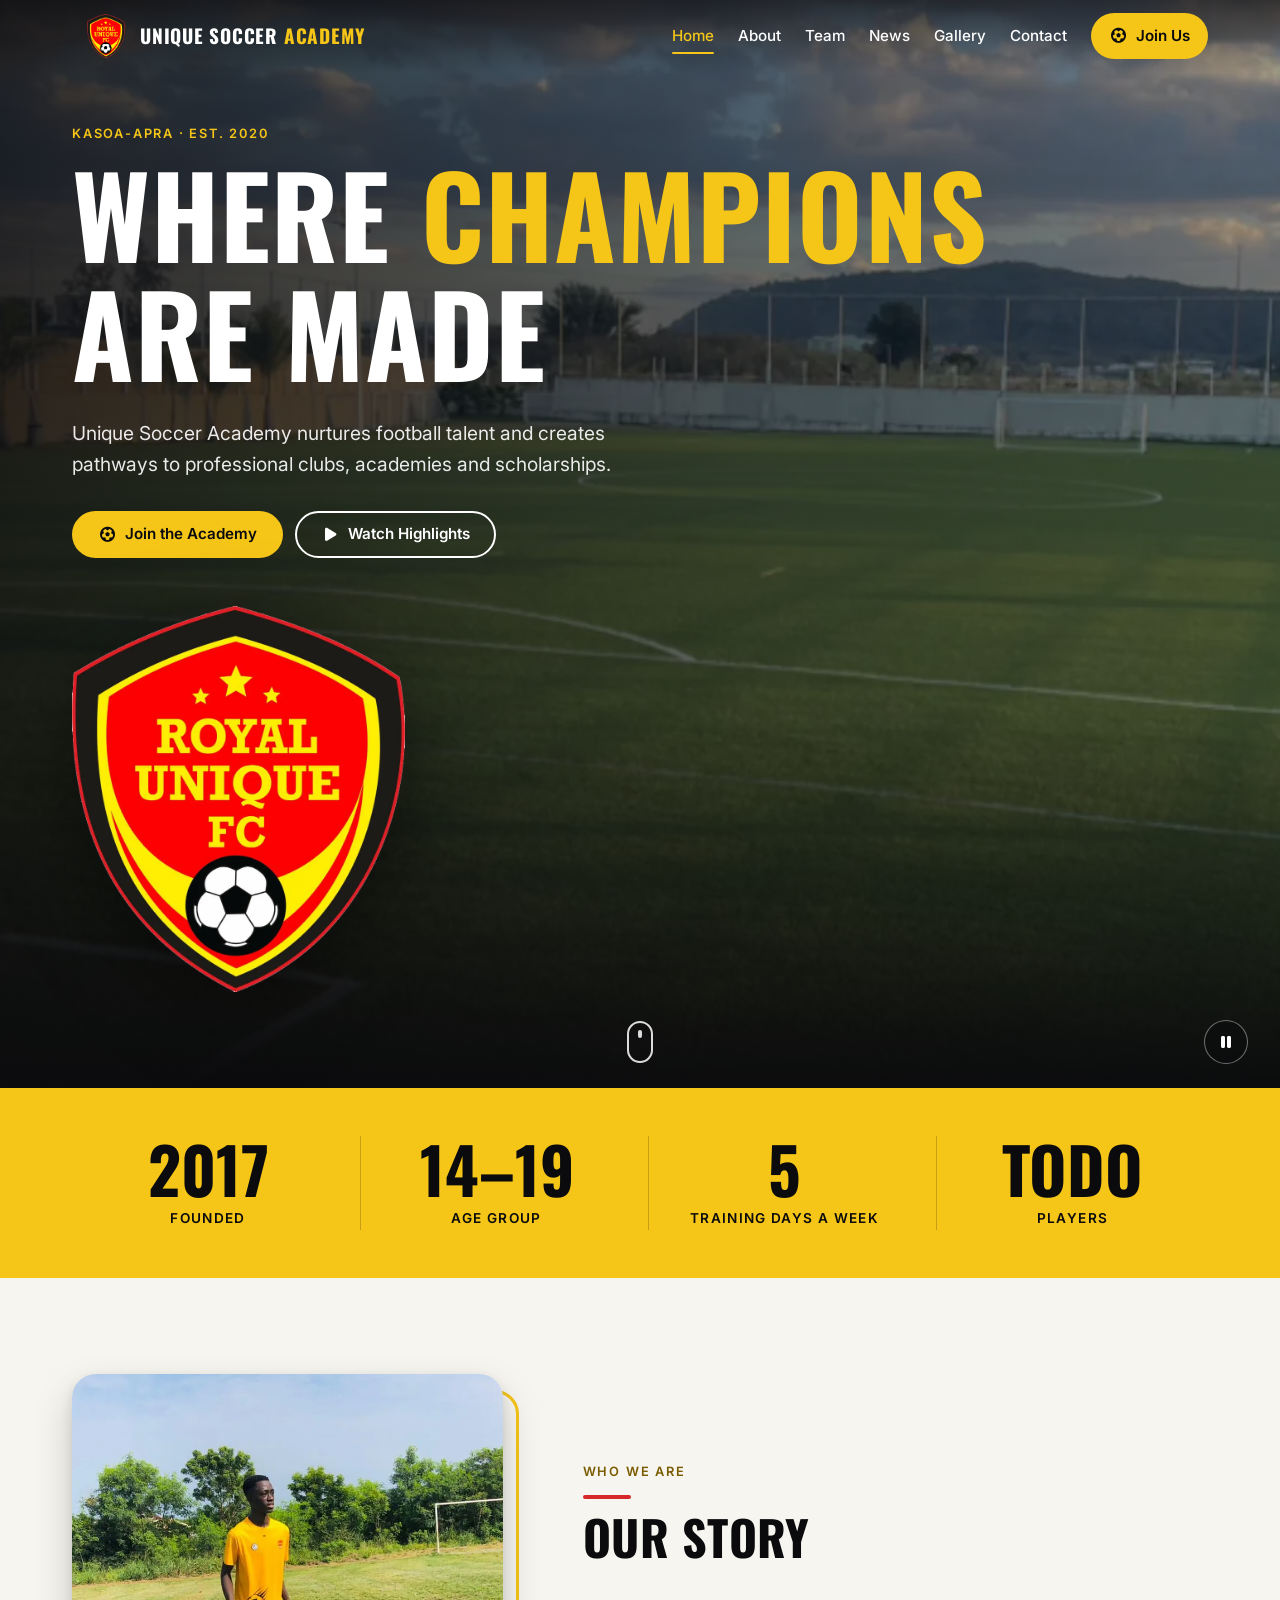
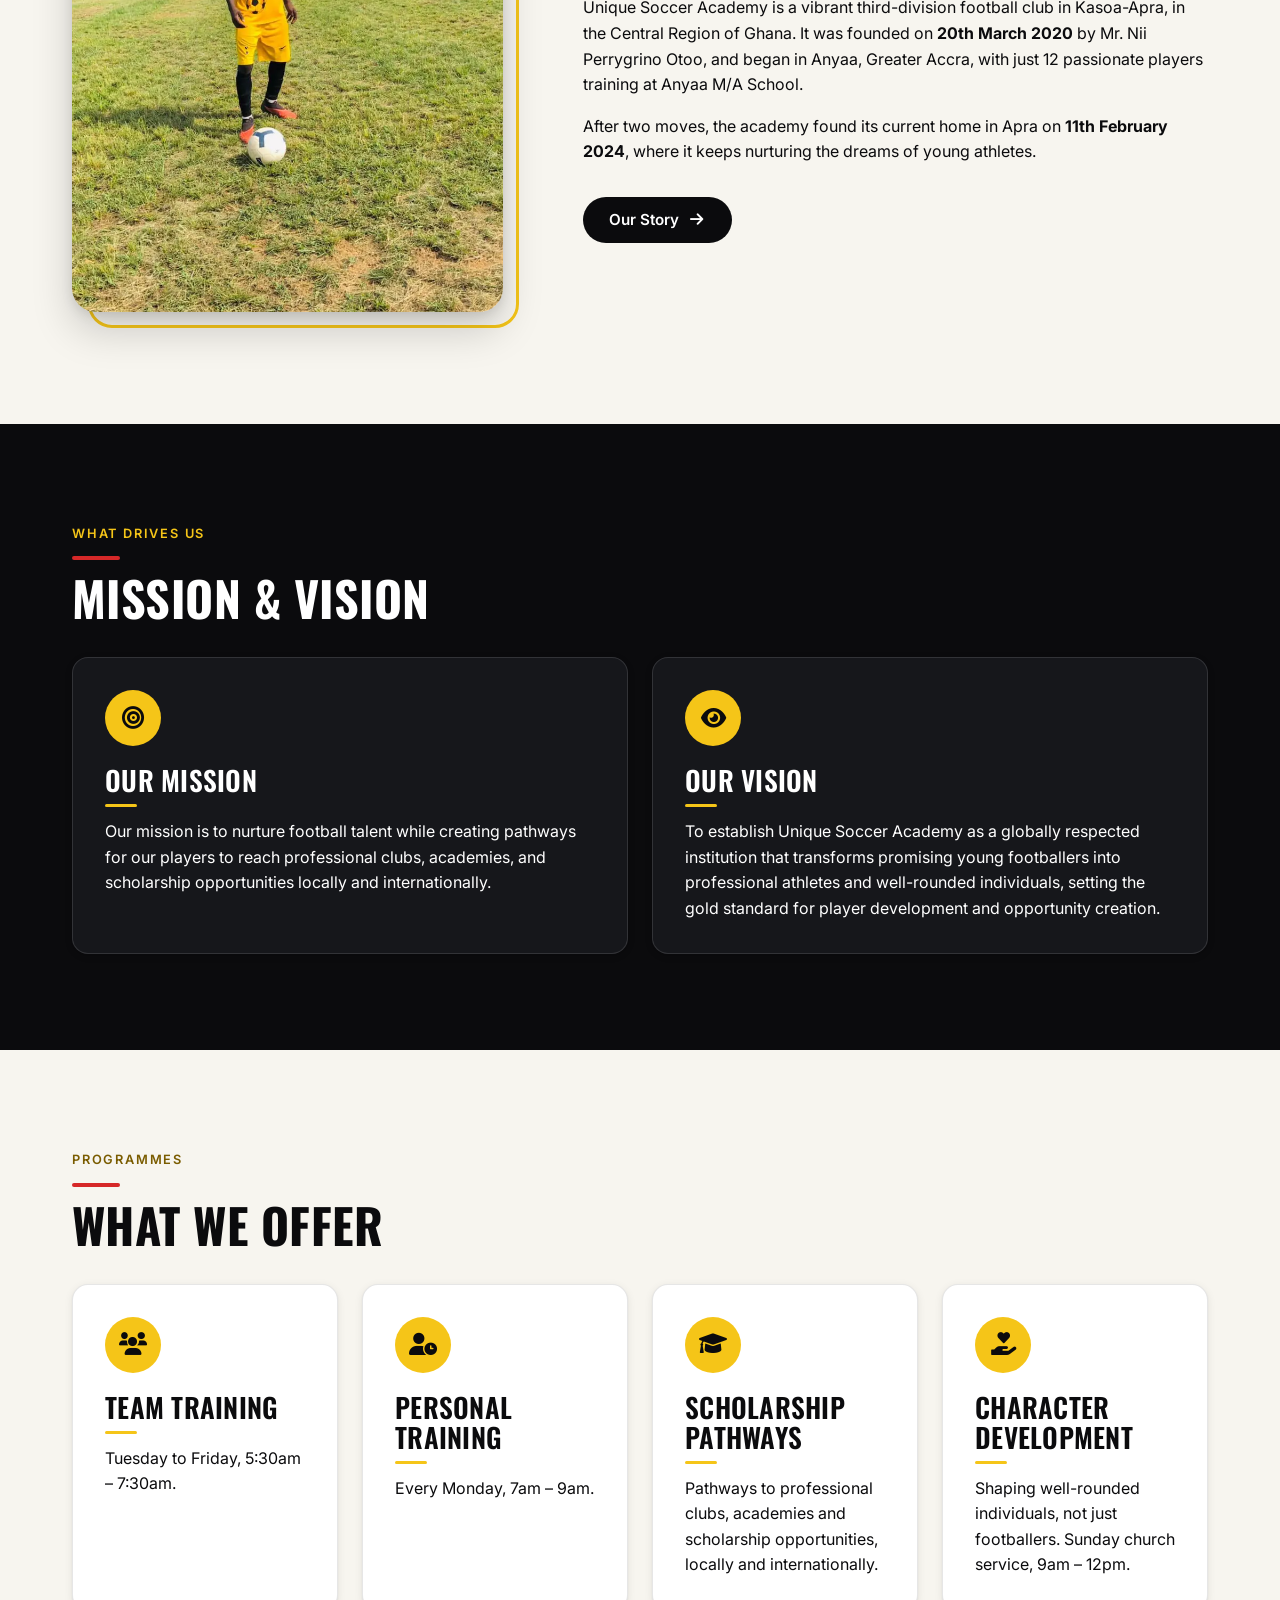
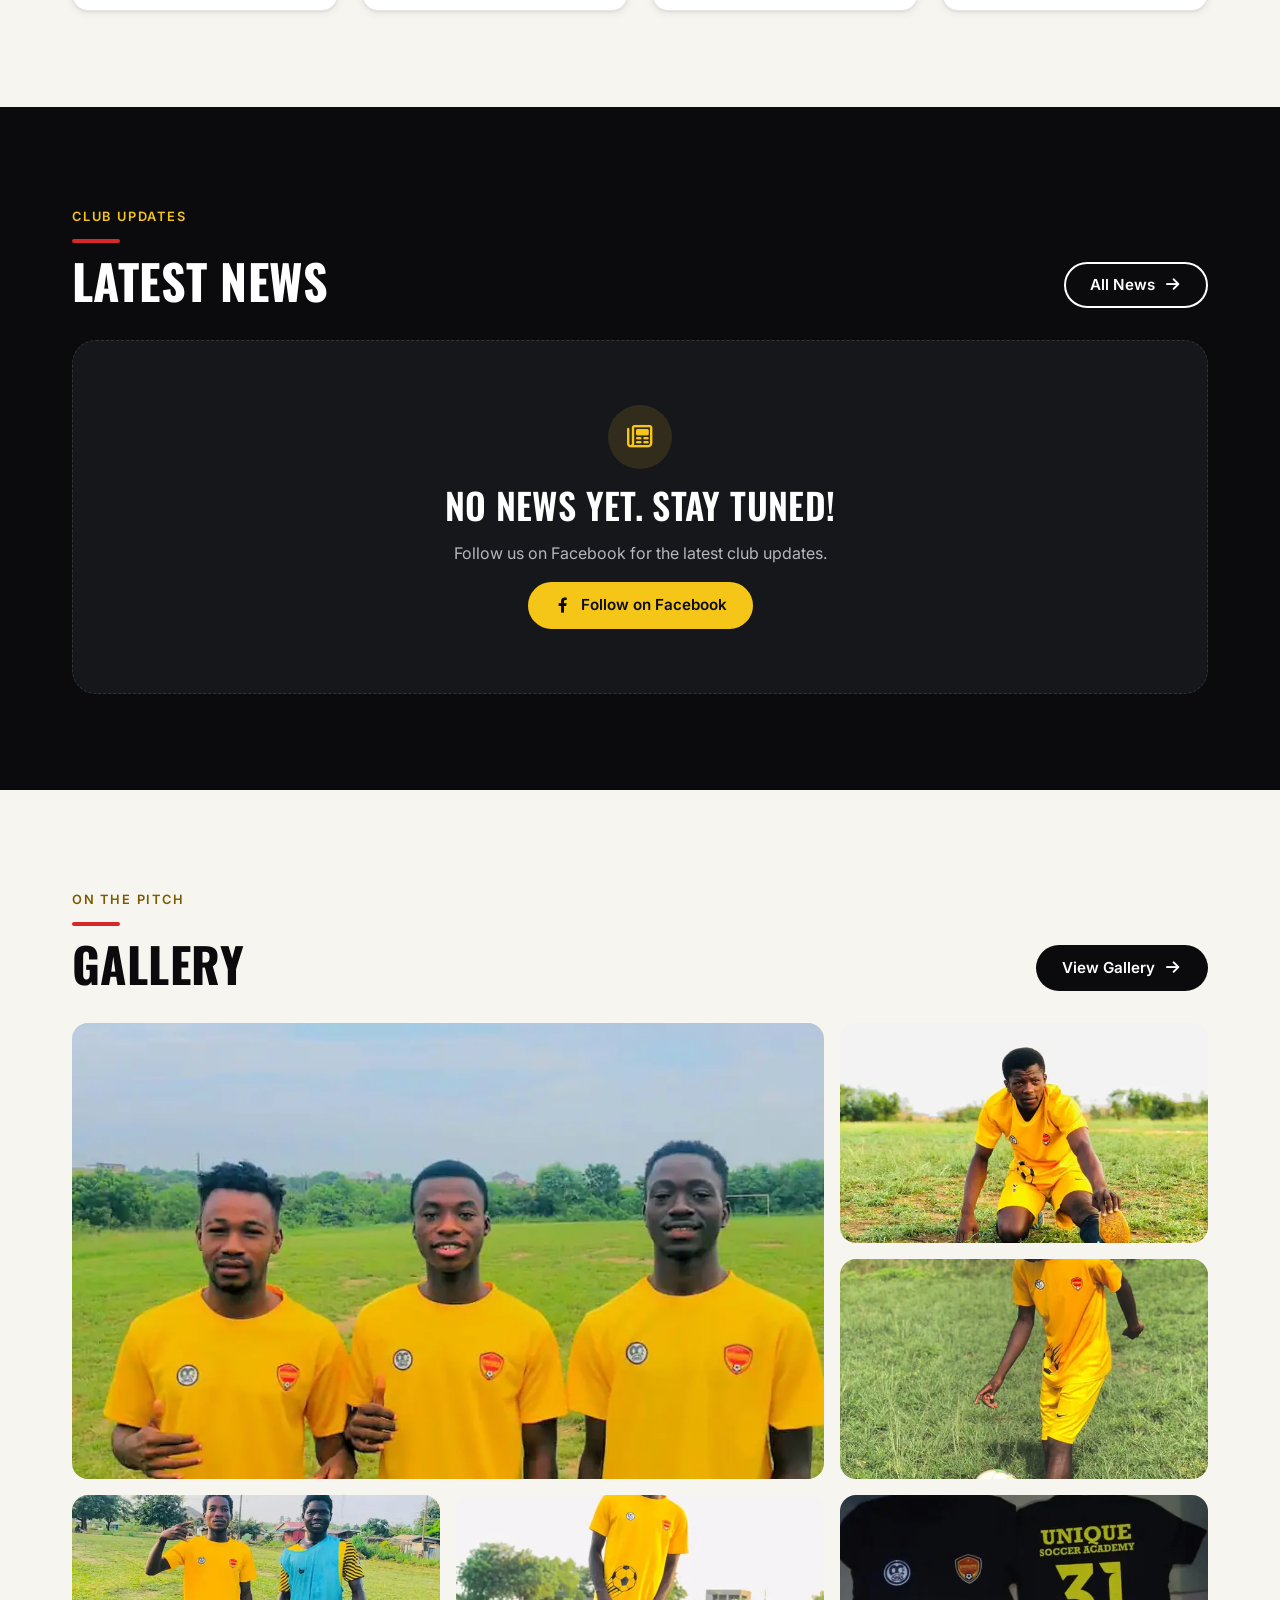
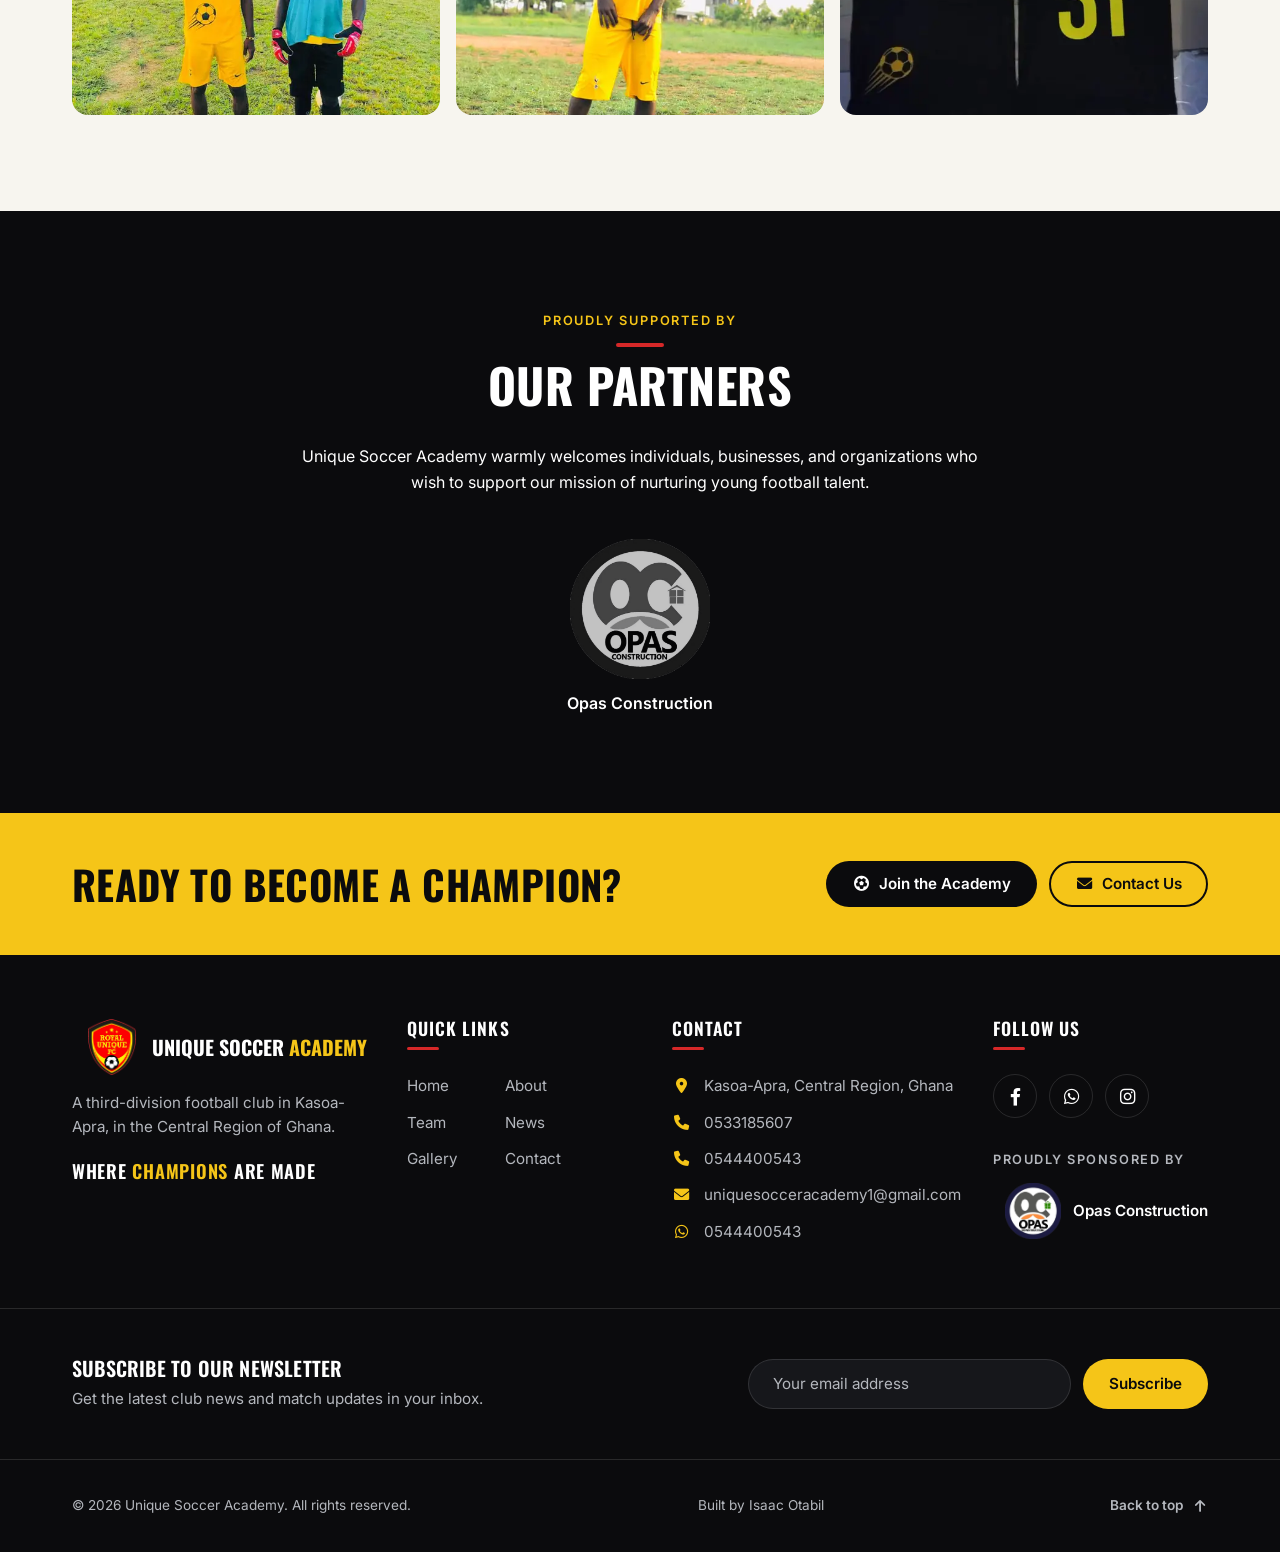
==== commit ce69e920: "Add WebP images, share previews, SEO files and 404 page - Convert photos, hero and logos to WebP plu" ====
--- a/index.html
+++ b/index.html
@@ -7,20 +7,84 @@
     <title>Home | Unique Soccer Academy</title>
     <meta name="description" content="Unique Soccer Academy is a third-division football club in Kasoa-Apra, Central Region, Ghana. Where Champions Are Made.">
     <meta name="theme-color" content="#0B0B0D">
+    <link rel="canonical" href="https://isaaccodes01.github.io/unique-soccer-academy/">
+    <link rel="manifest" href="site.webmanifest">
+
+    <!-- Link previews on WhatsApp, Facebook (Open Graph) and X/Twitter.
+         These need full addresses (https://...), not "assets/...". -->
+    <meta property="og:type" content="website">
+    <meta property="og:site_name" content="Unique Soccer Academy">
+    <meta property="og:title" content="Unique Soccer Academy | Where Champions Are Made">
+    <meta property="og:description" content="Unique Soccer Academy is a third-division football club in Kasoa-Apra, Central Region, Ghana. Where Champions Are Made.">
+    <meta property="og:url" content="https://isaaccodes01.github.io/unique-soccer-academy/">
+    <meta property="og:image" content="https://isaaccodes01.github.io/unique-soccer-academy/assets/images/share-image.jpg">
+    <meta property="og:image:width" content="1200">
+    <meta property="og:image:height" content="630">
+    <meta property="og:image:alt" content="The Unique Soccer Academy crest on the training pitch, with the motto Where Champions Are Made">
+    <meta name="twitter:card" content="summary_large_image">
+    <meta name="twitter:title" content="Unique Soccer Academy | Where Champions Are Made">
+    <meta name="twitter:description" content="Unique Soccer Academy is a third-division football club in Kasoa-Apra, Central Region, Ghana. Where Champions Are Made.">
+    <meta name="twitter:image" content="https://isaaccodes01.github.io/unique-soccer-academy/assets/images/share-image.jpg">
     <link rel="preconnect" href="https://fonts.googleapis.com">
     <link rel="preconnect" href="https://fonts.gstatic.com" crossorigin>
-    <link href="https://fonts.googleapis.com/css2?family=Inter:wght@400;500;600&family=Oswald:wght@600;700&display=swap" rel="stylesheet">
+    <!-- Fonts and icons load in the background so they don't hold up the
+         first paint: media="print" means "not needed for the screen yet",
+         and onload switches them on as soon as they arrive. The <noscript>
+         copies are for visitors without JavaScript. -->
+    <link href="https://fonts.googleapis.com/css2?family=Inter:wght@400;500;600&family=Oswald:wght@600;700&display=swap" rel="stylesheet" media="print" onload="this.media='all'">
+    <noscript><link href="https://fonts.googleapis.com/css2?family=Inter:wght@400;500;600&family=Oswald:wght@600;700&display=swap" rel="stylesheet"></noscript>
     <link rel="stylesheet" href="css/style.css">
     <!-- Runs before the page is drawn: no "defer" on purpose (see the file) -->
     <script src="js/boot.js"></script>
-    <link href="https://cdnjs.cloudflare.com/ajax/libs/font-awesome/6.0.0/css/all.min.css" rel="stylesheet">
+    <link href="https://cdnjs.cloudflare.com/ajax/libs/font-awesome/6.0.0/css/all.min.css" rel="stylesheet" media="print" onload="this.media='all'">
+    <noscript><link href="https://cdnjs.cloudflare.com/ajax/libs/font-awesome/6.0.0/css/all.min.css" rel="stylesheet"></noscript>
     <link rel="apple-touch-icon" sizes="180x180" href="assets/images/apple-touch-icon.png">
     <link rel="icon" type="image/png" sizes="32x32" href="assets/images/favicon-32x32.png">
     <link rel="icon" type="image/png" sizes="16x16" href="assets/images/favicon-16x16.png">
 
-
+    <!-- Structured data (JSON-LD): facts about the club in a format Google
+         reads, using the shared vocabulary from schema.org. It isn't shown
+         on the page. Only real facts from this site go here. -->
+    <script type="application/ld+json">
+    {
+        "@context": "https://schema.org",
+        "@type": "SportsOrganization",
+        "name": "Unique Soccer Academy",
+        "alternateName": "USA",
+        "sport": "Soccer",
+        "slogan": "Where Champions Are Made",
+        "description": "A third-division football club in Kasoa-Apra, Central Region, Ghana, nurturing football talent and creating pathways to professional clubs, academies and scholarships.",
+        "url": "https://isaaccodes01.github.io/unique-soccer-academy/",
+        "logo": "https://isaaccodes01.github.io/unique-soccer-academy/assets/images/android-chrome-512x512.png",
+        "image": "https://isaaccodes01.github.io/unique-soccer-academy/assets/images/share-image.jpg",
+        "foundingDate": "2020-03-20",
+        "founder": {
+            "@type": "Person",
+            "name": "Nii Perrygrino Otoo"
+        },
+        "sponsor": {
+            "@type": "Organization",
+            "name": "Opas Construction"
+        },
+        "address": {
+            "@type": "PostalAddress",
+            "addressLocality": "Kasoa-Apra",
+            "addressRegion": "Central Region",
+            "addressCountry": "GH"
+        },
+        "areaServed": "Gomoa East, Central Region, Ghana",
+        "email": "uniquesocceracademy1@gmail.com",
+        "telephone": ["+233533185607", "+233544400543"],
+        "sameAs": [
+            "https://facebook.com/profile.php?id=61565360907088"
+        ]
+    }
+    </script>
 </head>
-<body>
+<!-- has-hero-header: the hero slides up under the see-through header. It is
+     written here, not added by JavaScript, so the page doesn't jump up
+     64px when the scripts run after the first paint. -->
+<body class="has-hero-header">
     <!--Start of Main Container-->
     <div class="maincontainer">
 
@@ -34,7 +98,7 @@
                          loads first. js/main.js adds the rest (listed in js/data.js)
                          after the page has loaded. They are decoration, so alt="". -->
                     <div class="hero__slides" aria-hidden="true">
-                        <img class="hero__slide is-active" src="assets/images/Pitch.png" alt="" fetchpriority="high" width="1152" height="2048">
+                        <picture><source srcset="assets/images/Pitch.webp" type="image/webp"><img class="hero__slide is-active" src="assets/images/Pitch.png" alt="" fetchpriority="high" width="1152" height="2048"></picture>
                     </div>
 
                     <div class="hero__inner container">
@@ -60,7 +124,7 @@
                         </div>
 
                         <!-- Desktop only (hidden below 768px: the crest is already in the header) -->
-                        <img class="hero__crest" src="assets/images/RYFC copy.png" alt="" width="804" height="933">
+                        <picture><source srcset="assets/images/RYFC%20copy.webp" type="image/webp"><img class="hero__crest" src="assets/images/RYFC copy.png" alt="" width="804" height="933"></picture>
                     </div>
 
                     <!-- Pause/play for the moving background. Hidden until main.js
@@ -112,7 +176,7 @@
                 <section class="section section--light">
                     <div class="container split">
                         <figure class="framed-photo" data-reveal="left">
-                            <img src="assets/images/Unique_7.jpg" alt="Academy player in the yellow club kit standing over a ball on the training pitch" width="958" height="1280" loading="lazy">
+                            <picture><source srcset="assets/images/Unique_7.webp" type="image/webp"><img src="assets/images/Unique_7.jpg" alt="Academy player in the yellow club kit standing over a ball on the training pitch" width="958" height="1280" loading="lazy"></picture>
                         </figure>
                         <div class="split__text">
                             <p class="eyebrow">Who we are</p>
@@ -221,13 +285,17 @@
                                 View Gallery <i class="fa-solid fa-arrow-right" aria-hidden="true"></i>
                             </a>
                         </div>
+                        <!-- Responsive images: srcset lists the 600px thumbnail and the full
+                             photo with their real widths ("600w"); sizes says how wide the
+                             tile is on screen (vw = % of the window width). The browser does
+                             the maths and downloads the smallest file that still looks sharp. -->
                         <ul class="photo-grid">
-                            <li data-reveal="zoom" data-delay="0"><a class="photo-grid__item" href="gallery.html"><img src="assets/images/Unique_6.jpg" alt="Three academy players in yellow kits smiling on the pitch" width="960" height="1280" loading="lazy"></a></li>
-                            <li data-reveal="zoom" data-delay="80"><a class="photo-grid__item" href="gallery.html"><img src="assets/images/Unique_3.jpg" alt="Player in the yellow kit stretching before training" width="960" height="1280" loading="lazy"></a></li>
-                            <li data-reveal="zoom" data-delay="160"><a class="photo-grid__item" href="gallery.html"><img src="assets/images/Unique_8.jpg" alt="Player controlling the ball on the grass" width="810" height="1080" loading="lazy"></a></li>
-                            <li data-reveal="zoom" data-delay="240"><a class="photo-grid__item" href="gallery.html"><img src="assets/images/Unique_4.jpg" alt="Two players, one in goalkeeper gloves and a training bib, posing on the pitch" width="810" height="1080" loading="lazy"></a></li>
-                            <li data-reveal="zoom" data-delay="320"><a class="photo-grid__item" href="gallery.html"><img src="assets/images/Unique_5.jpg" alt="Player in the yellow kit and red boots on the training ground" width="960" height="1280" loading="lazy"></a></li>
-                            <li data-reveal="zoom" data-delay="400"><a class="photo-grid__item" href="gallery.html"><img src="assets/images/Unique_17.jpg" alt="Front and back of the black club shirt, number 31" width="1080" height="741" loading="lazy"></a></li>
+                            <li data-reveal="zoom" data-delay="0"><a class="photo-grid__item" href="gallery.html"><picture><source srcset="assets/images/Unique_6-thumb.webp 600w, assets/images/Unique_6.webp 810w" sizes="(min-width: 768px) 66vw, 100vw" type="image/webp"><img src="assets/images/Unique_6.jpg" alt="Three academy players in yellow kits smiling on the pitch" width="960" height="1280" loading="lazy"></picture></a></li>
+                            <li data-reveal="zoom" data-delay="80"><a class="photo-grid__item" href="gallery.html"><picture><source srcset="assets/images/Unique_3-thumb.webp 600w, assets/images/Unique_3.webp 810w" sizes="(min-width: 768px) 33vw, 50vw" type="image/webp"><img src="assets/images/Unique_3.jpg" alt="Player in the yellow kit stretching before training" width="960" height="1280" loading="lazy"></picture></a></li>
+                            <li data-reveal="zoom" data-delay="160"><a class="photo-grid__item" href="gallery.html"><picture><source srcset="assets/images/Unique_8-thumb.webp 600w, assets/images/Unique_8.webp 810w" sizes="(min-width: 768px) 33vw, 50vw" type="image/webp"><img src="assets/images/Unique_8.jpg" alt="Player controlling the ball on the grass" width="810" height="1080" loading="lazy"></picture></a></li>
+                            <li data-reveal="zoom" data-delay="240"><a class="photo-grid__item" href="gallery.html"><picture><source srcset="assets/images/Unique_4-thumb.webp 600w, assets/images/Unique_4.webp 810w" sizes="(min-width: 768px) 33vw, 50vw" type="image/webp"><img src="assets/images/Unique_4.jpg" alt="Two players, one in goalkeeper gloves and a training bib, posing on the pitch" width="810" height="1080" loading="lazy"></picture></a></li>
+                            <li data-reveal="zoom" data-delay="320"><a class="photo-grid__item" href="gallery.html"><picture><source srcset="assets/images/Unique_5-thumb.webp 600w, assets/images/Unique_5.webp 810w" sizes="(min-width: 768px) 33vw, 50vw" type="image/webp"><img src="assets/images/Unique_5.jpg" alt="Player in the yellow kit and red boots on the training ground" width="960" height="1280" loading="lazy"></picture></a></li>
+                            <li data-reveal="zoom" data-delay="400"><a class="photo-grid__item" href="gallery.html"><picture><source srcset="assets/images/Unique_17-thumb.webp 600w, assets/images/Unique_17.webp 1080w" sizes="(min-width: 768px) 33vw, 100vw" type="image/webp"><img src="assets/images/Unique_17.jpg" alt="Front and back of the black club shirt, number 31" width="1080" height="741" loading="lazy"></picture></a></li>
                         </ul>
                     </div>
                 </section>
@@ -242,7 +310,7 @@
                         <ul class="partners">
                             <!-- TODO: link to Opas Construction's real website or page once Isaac has it -->
                             <li class="partner" data-reveal="zoom">
-                                <img class="partner__logo" src="assets/images/Opas.png" alt="Opas Construction logo" width="506" height="507" loading="lazy">
+                                <picture><source srcset="assets/images/Opas.webp" type="image/webp"><img class="partner__logo" src="assets/images/Opas.png" alt="Opas Construction logo" width="506" height="507" loading="lazy"></picture>
                                 <span class="partner__name">Opas Construction</span>
                             </li>
                         </ul>
--- a/css/style.css
+++ b/css/style.css
@@ -98,12 +98,31 @@
 }
 
 img,
-picture,
 video,
 iframe,
 svg {
     display: block;
     max-width: 100%;
+}
+
+/* <picture> only chooses which file the <img> inside it loads (WebP or
+   the original). display: contents removes its own box from the layout,
+   so the <img> is sized and positioned exactly as if <picture> wasn't
+   there and every img rule in this file still works. */
+picture {
+    display: contents;
+}
+
+/* Font Awesome icons load in the background (see the <head>), so they can
+   arrive after the page is drawn. Giving every icon a fixed-width box
+   from the start (the same 1.25em as Font Awesome's own "fa-fw") means
+   nothing moves sideways when the icons appear. */
+.fa-solid,
+.fa-regular,
+.fab {
+    display: inline-block;
+    width: 1.25em;
+    text-align: center;
 }
 
 img {
@@ -233,7 +252,8 @@
 }
 
 .section--dark .eyebrow,
-.hero .eyebrow {
+.hero .eyebrow,
+.offside .eyebrow {
     color: var(--gold);
 }
 
@@ -3113,6 +3133,17 @@
     gap: var(--space-4);
 }
 
+/* Until team.js has added the cards, an invisible box the size of one
+   card holds their place, so the squad below doesn't get pushed down
+   (a "layout shift"). aspect-ratio makes the photo part (4:5); with
+   content-box, padding-bottom adds the text part underneath it. */
+.js .profile-grid:empty::before {
+    content: "";
+    box-sizing: content-box;
+    aspect-ratio: 4 / 5;
+    padding-bottom: 155px;
+}
+
 /* Profile card: photo on top, name and badge below, and for players a
    big faded shirt number behind the text.
    The tilt: team.js sets --tilt-x and --tilt-y (in degrees) while the
@@ -3844,6 +3875,13 @@
     column-gap: var(--space-3);
 }
 
+/* Until gallery.js has added the photos, keep the space they will fill,
+   so the footer doesn't show up here and then get pushed down (a
+   "layout shift"). :empty only matches while the list has nothing in it. */
+.js .masonry:empty {
+    min-height: 100vh;
+}
+
 .masonry__item {
     margin-bottom: var(--space-3);
     break-inside: avoid;
@@ -4036,6 +4074,88 @@
 
 .gallery__noscript {
     color: var(--grey);
+}
+
+/* ----- 404 page -----
+   A dark pitch, drawn with CSS only: background-image can stack several
+   layers, separated by commas, the first one on top.
+   1. the centre circle: a ring made with radial-gradient (see-through,
+      then a 2px white line, then see-through again)
+   2. the halfway line: a 2px stripe down the middle (linear-gradient)
+   3. mowing stripes: repeating-linear-gradient repeats light/dark bands
+   The lines are faint so the text on top stays easy to read. */
+.offside {
+    display: grid;
+    place-items: center;
+    min-height: calc(100vh - var(--header-h));
+    min-height: calc(100svh - var(--header-h));
+    padding-block: var(--space-8);
+    background-color: var(--black);
+    background-image:
+        radial-gradient(circle at 50% 50%,
+            transparent 0 179px,
+            rgba(255, 255, 255, 0.08) 180px 182px,
+            transparent 183px),
+        linear-gradient(90deg,
+            transparent calc(50% - 1px),
+            rgba(255, 255, 255, 0.08) calc(50% - 1px) calc(50% + 1px),
+            transparent calc(50% + 1px)),
+        repeating-linear-gradient(90deg,
+            rgba(21, 128, 61, 0.16) 0 80px,
+            rgba(21, 128, 61, 0.08) 80px 160px);
+    color: var(--white);
+    text-align: center;
+}
+
+.offside__inner {
+    max-width: 720px;
+}
+
+/* The big "4 (ball) 4". The ball is an icon, so font-size sizes it too. */
+.offside__code {
+    display: flex;
+    align-items: center;
+    justify-content: center;
+    gap: var(--space-3);
+    margin-bottom: var(--space-5);
+    font-family: var(--font-heading);
+    font-size: clamp(5rem, 22vw, 9rem);
+    font-weight: 700;
+    line-height: 1;
+    color: var(--gold);
+}
+
+.offside__ball {
+    display: inline-block;
+    font-size: 0.8em;
+    color: var(--white);
+}
+
+.offside__flag {
+    display: inline-block;
+    margin-right: var(--space-1);
+    color: var(--red-light);
+    transform-origin: left bottom; /* waves from the bottom of the pole */
+}
+
+.offside__title {
+    margin-bottom: var(--space-4);
+    font-size: clamp(2rem, 6vw, 3.25rem);
+}
+
+/* Each part on its own line */
+.offside__title span {
+    display: block;
+}
+
+.offside__text {
+    max-width: 52ch;
+    margin: 0 auto var(--space-6);
+    color: var(--grey-light);
+}
+
+.offside__actions {
+    justify-content: center;
 }
 
 
@@ -4130,6 +4250,29 @@
 @keyframes reveal-right { from { opacity: 0; transform: translateX(40px); } }
 @keyframes reveal-zoom  { from { opacity: 0; transform: scale(0.92); } }
 
+/* ----- 404 page: rolling ball and waving flag -----
+   Only with motion allowed; with reduced motion they simply stand still. */
+@media (prefers-reduced-motion: no-preference) {
+    .offside__ball {
+        animation: ball-roll 3s var(--ease) infinite;
+    }
+
+    .offside__flag {
+        animation: flag-wave 1.2s ease-in-out infinite alternate;
+    }
+}
+
+/* Rolls in from the left, spinning, then rests for a moment */
+@keyframes ball-roll {
+    0%       { transform: translateX(-40px) rotate(-360deg); }
+    60%, 100% { transform: none; }
+}
+
+@keyframes flag-wave {
+    from { transform: rotate(-8deg); }
+    to   { transform: rotate(8deg); }
+}
+
 /* ----- Preloader (js/boot.js) -----
    No extra HTML needed: the black screen is body::before and the crest
    is body::after. They only exist when boot.js added .has-preloader,
@@ -4157,6 +4300,12 @@
     height: 112px; /* the crest's own shape (804 x 933) */
     margin: -56px 0 0 -48px; /* half the size: centres it */
     background: url("../assets/images/RYFC copy.png") center / contain no-repeat;
+    /* image-set() is <picture> for CSS: the WebP (50KB instead of 514KB)
+       where the browser supports it. A browser that doesn't understand
+       this line ignores it and keeps the PNG from the line above. */
+    background-image: image-set(
+        url("../assets/images/RYFC copy.webp") type("image/webp"),
+        url("../assets/images/RYFC copy.png") type("image/png"));
     animation: crest-pulse 400ms ease-in-out infinite alternate;
 }
 
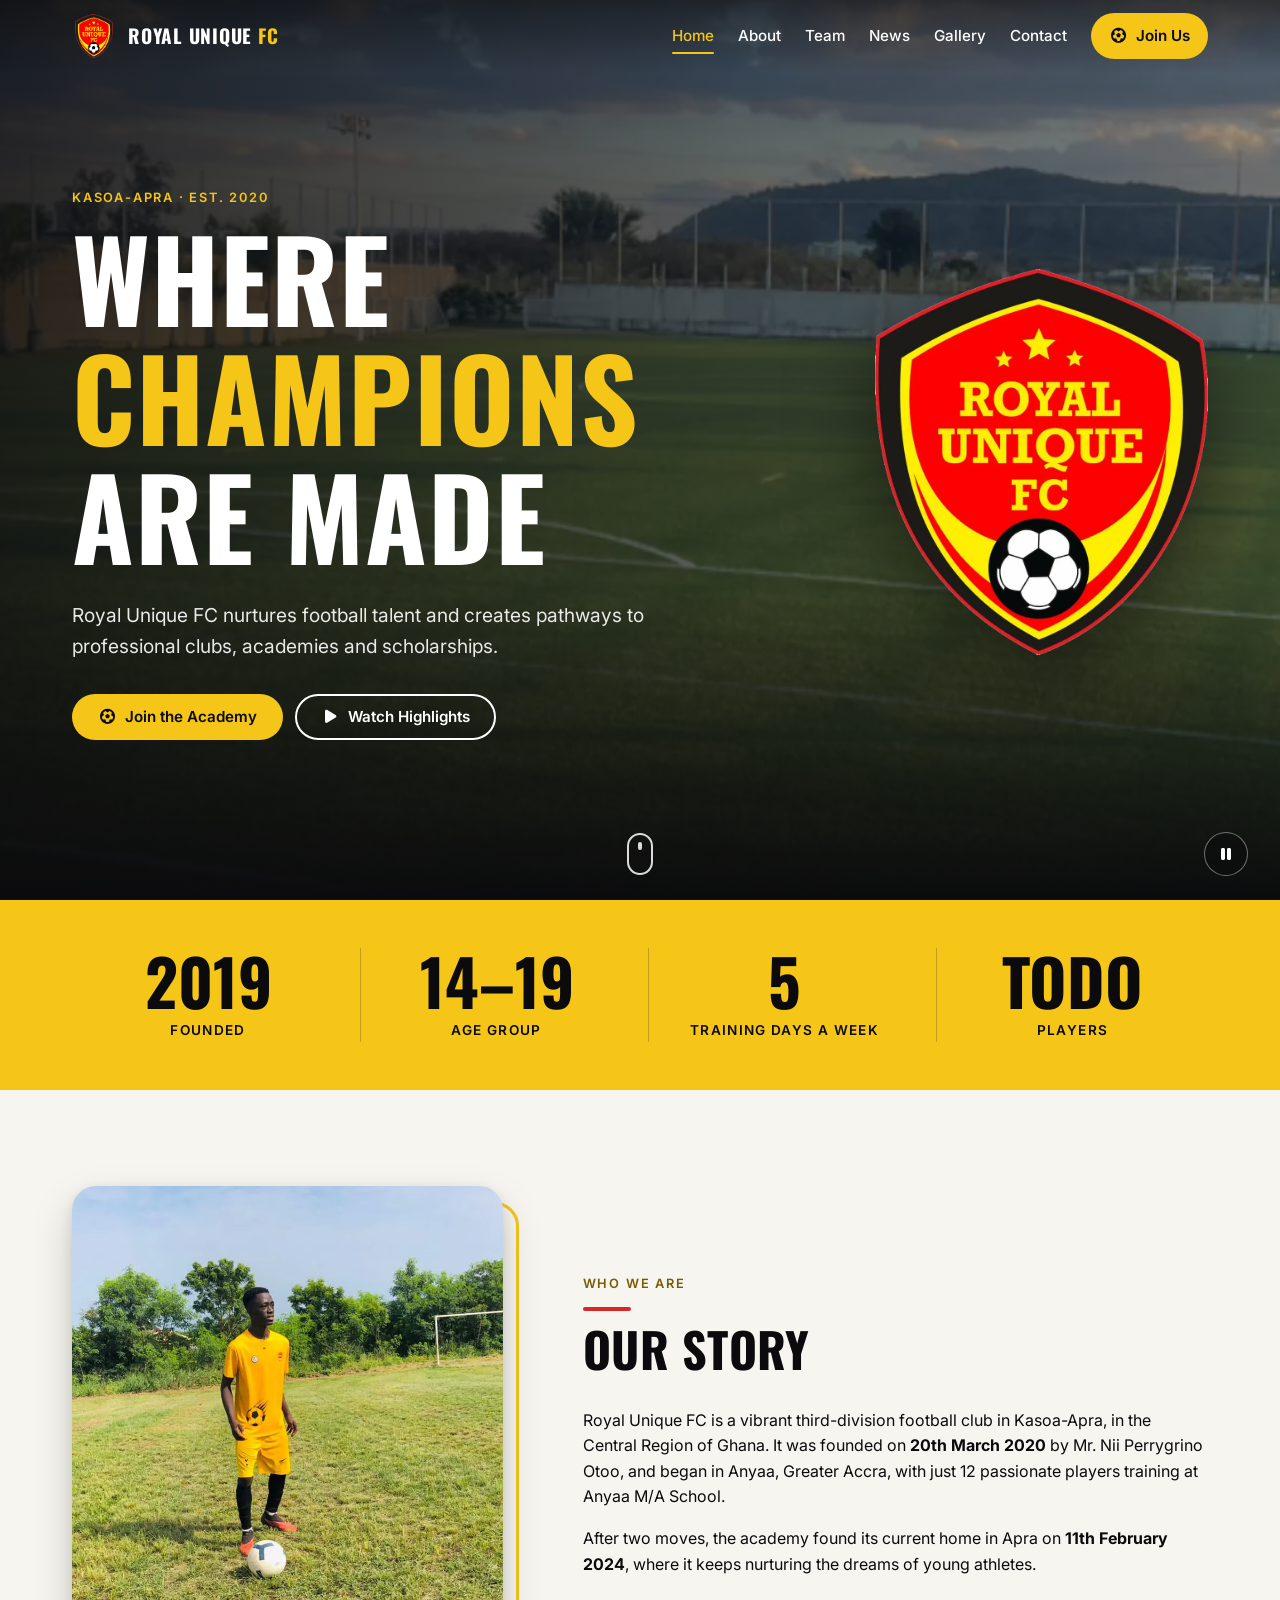
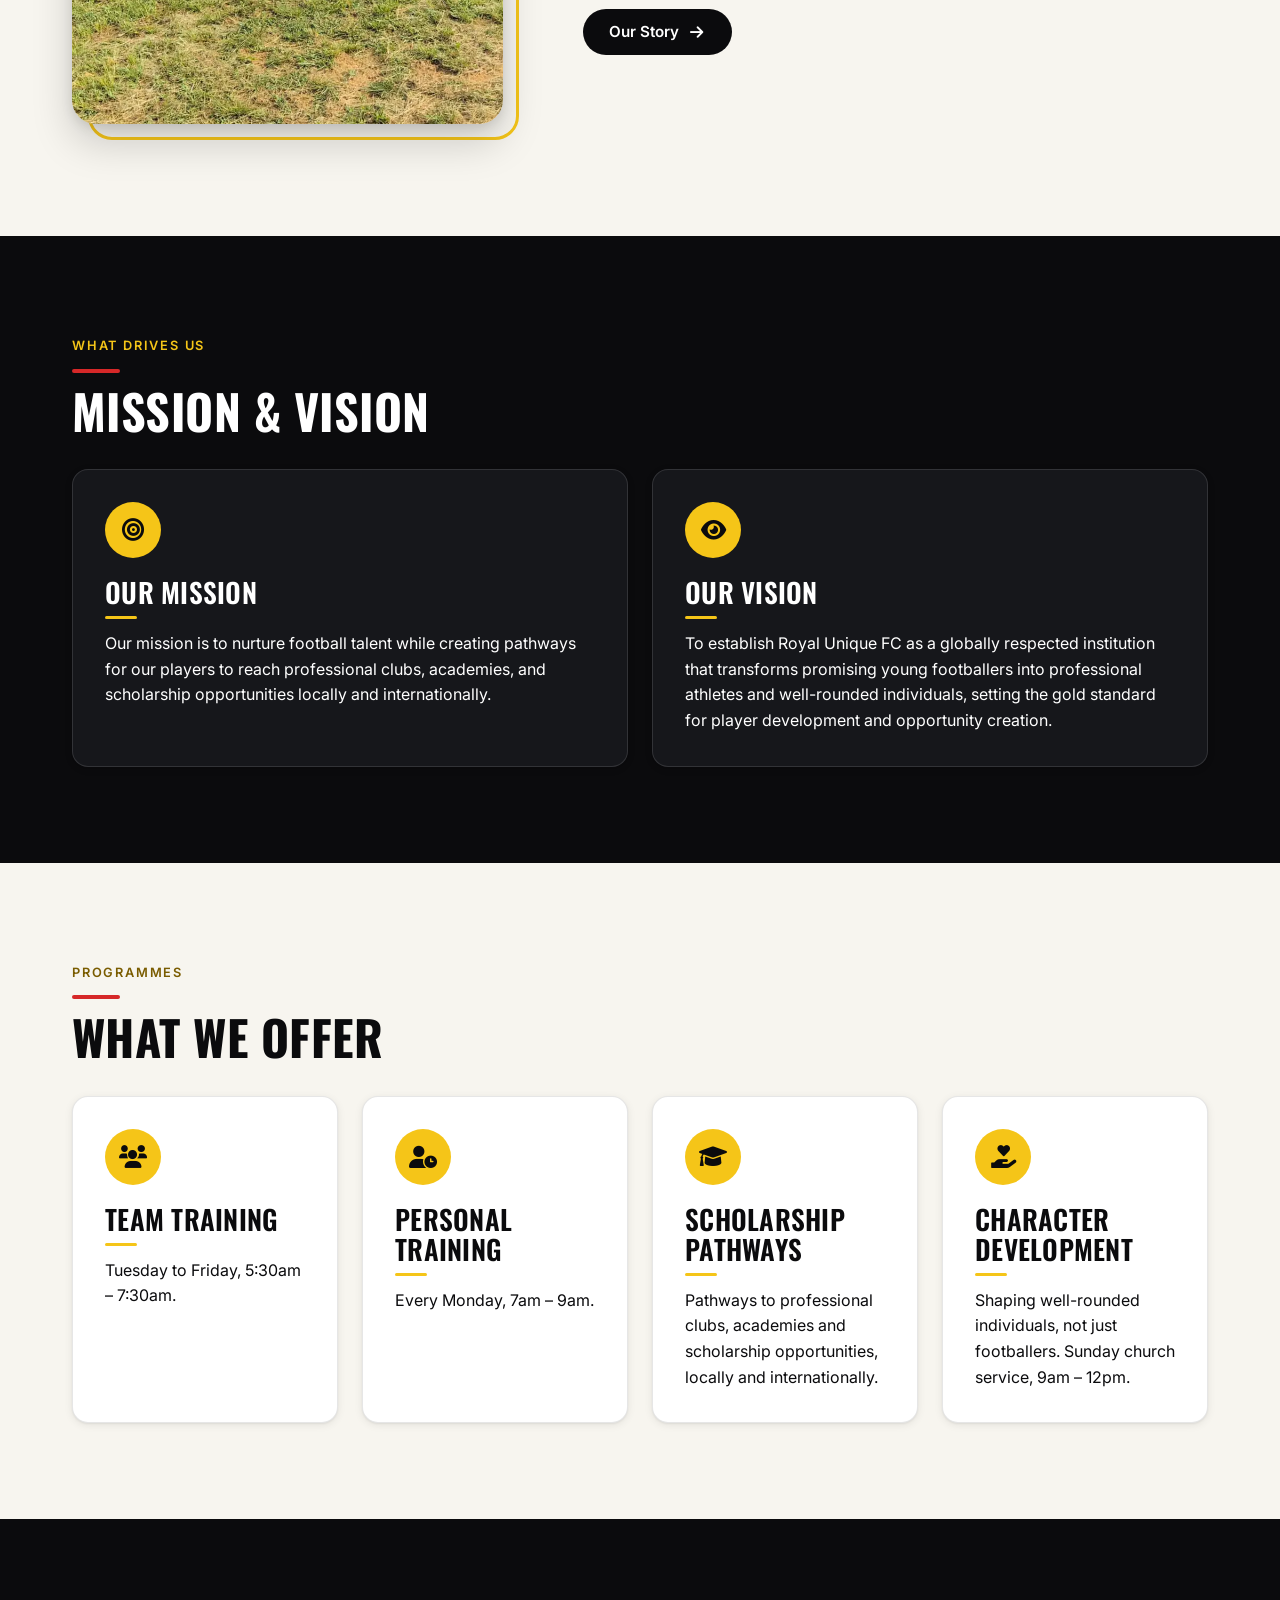
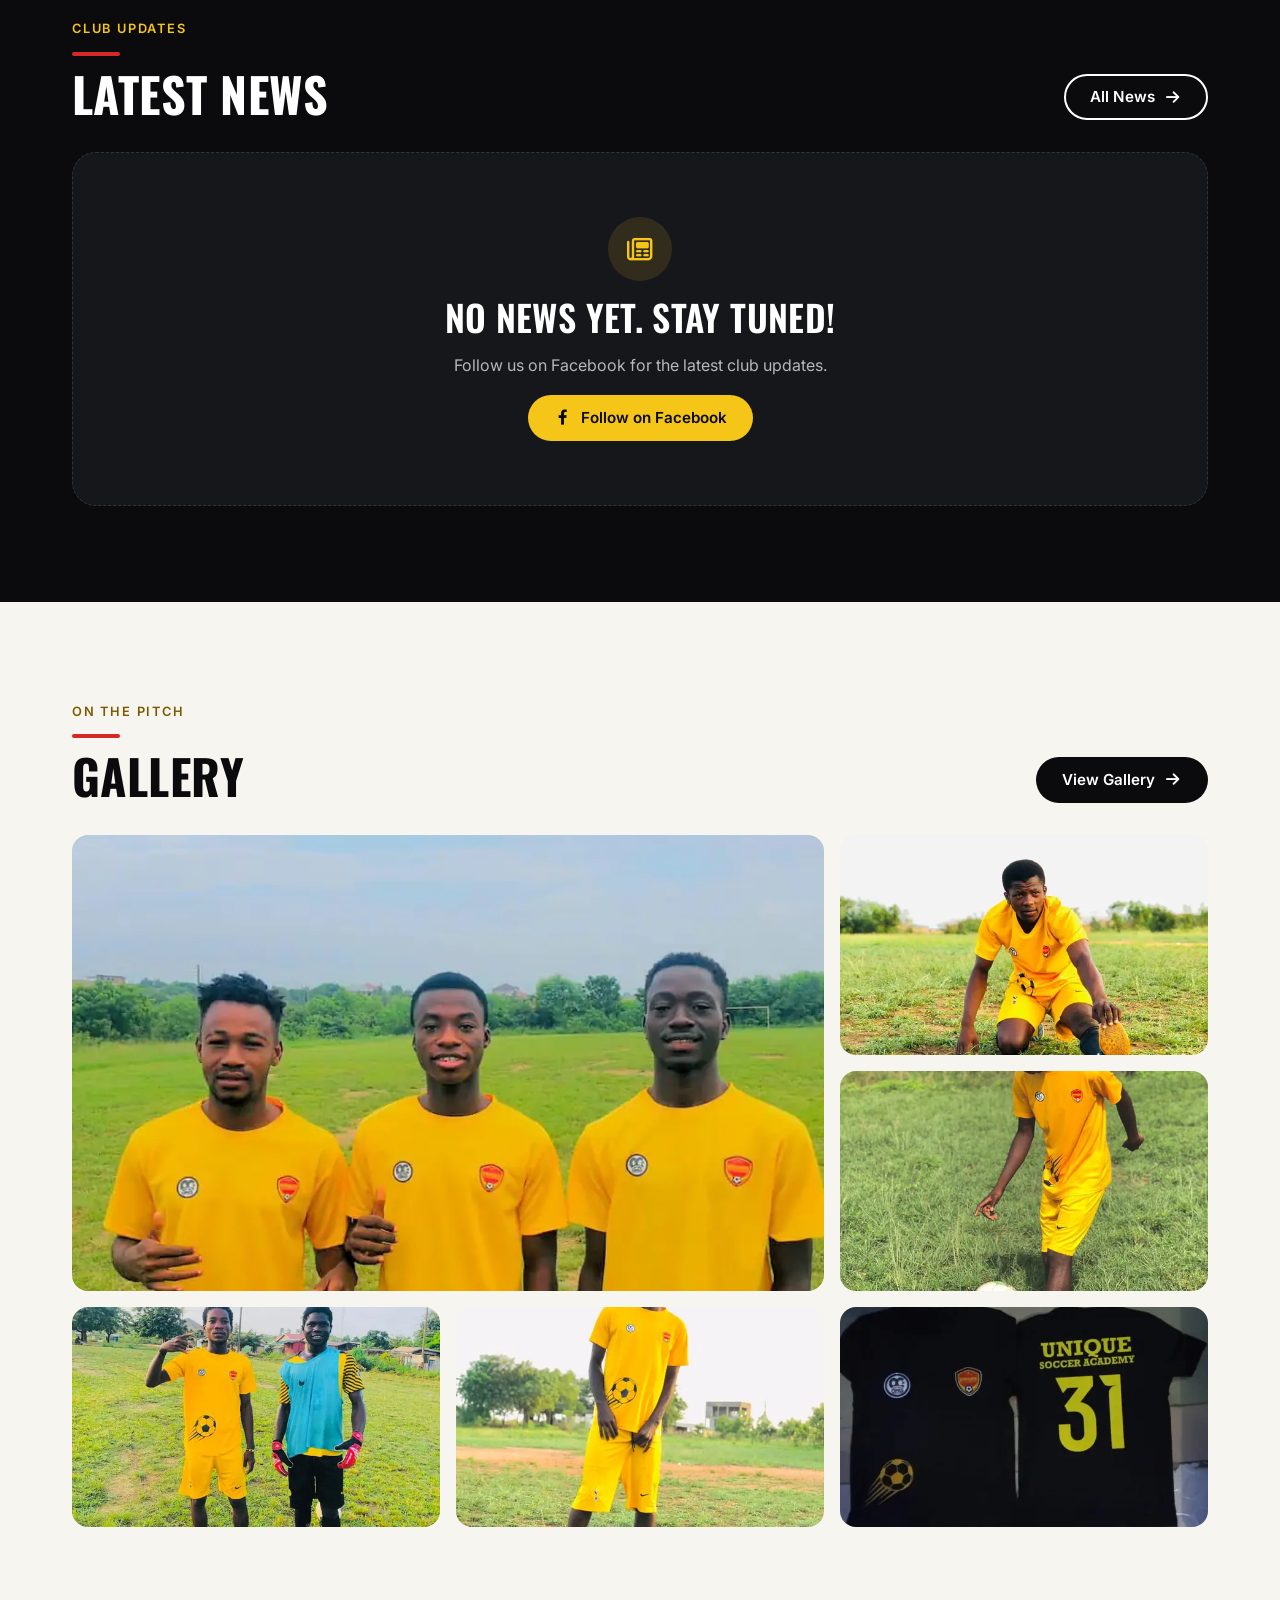
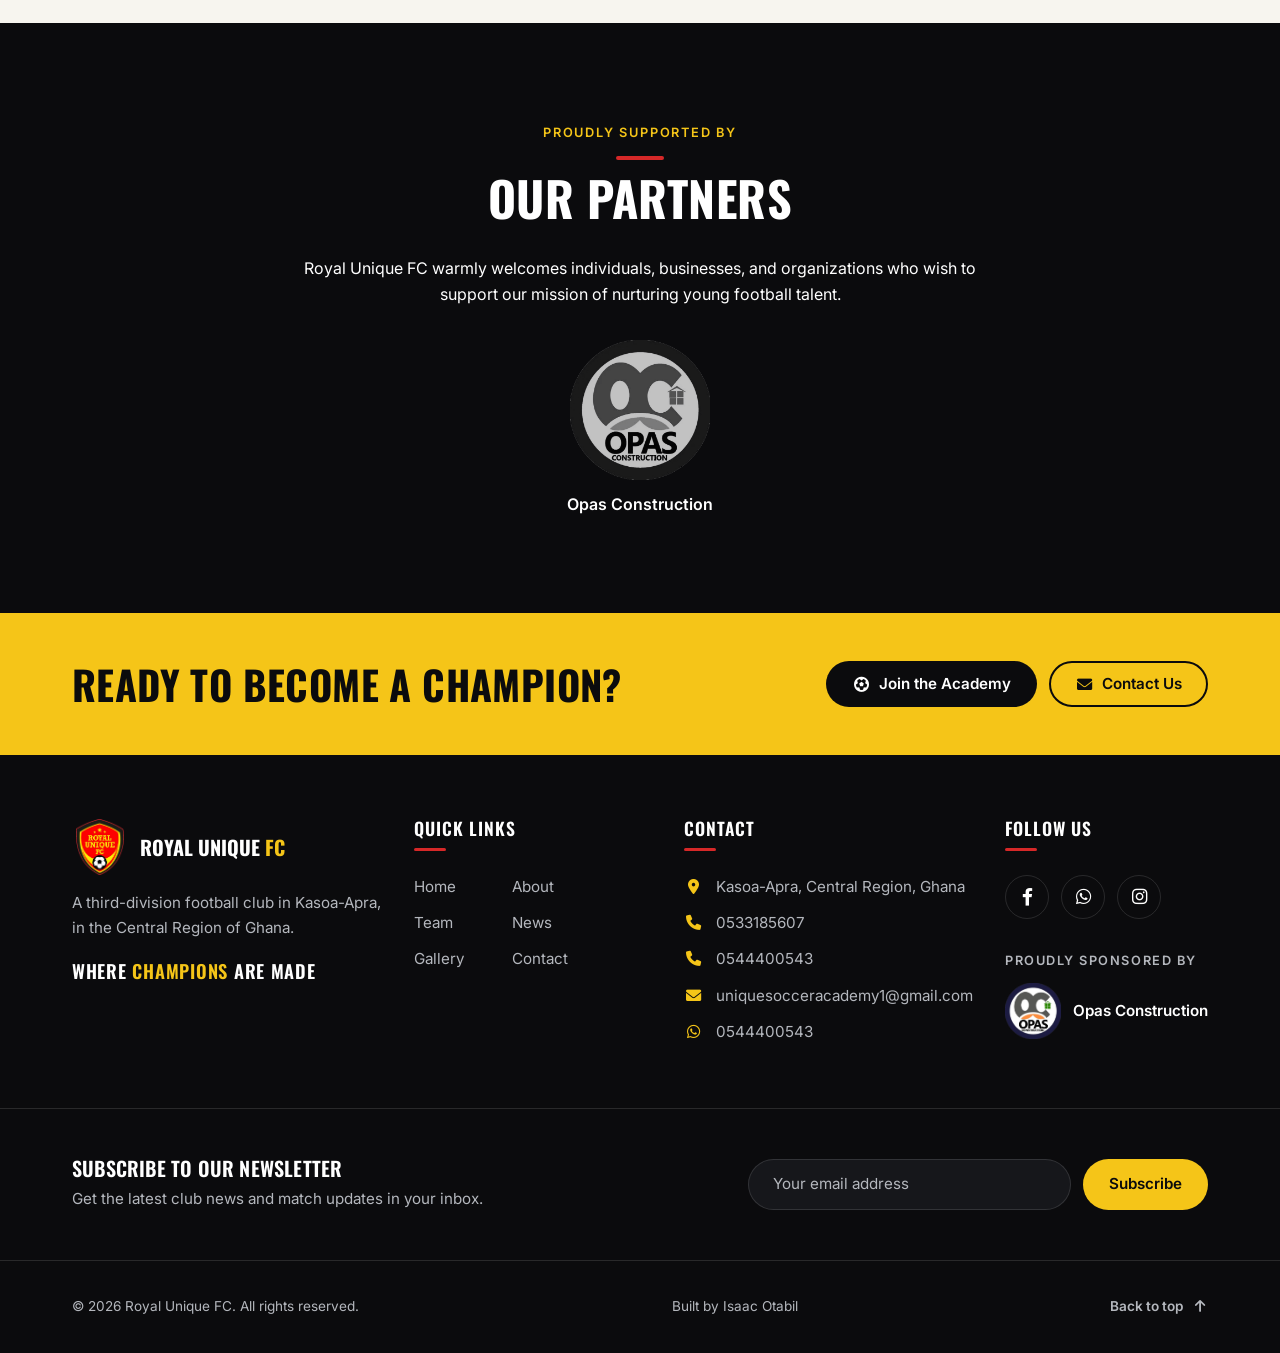
==== commit 594ed4dc: "Fix hero crest layout and rename club to Royal Unique FC - Hide <source> inside <picture> so it no l" ====
--- a/index.html
+++ b/index.html
@@ -4,8 +4,8 @@
 
     <meta charset="UTF-8">
     <meta name="viewport" content="width=device-width, initial-scale=1.0">
-    <title>Home | Unique Soccer Academy</title>
-    <meta name="description" content="Unique Soccer Academy is a third-division football club in Kasoa-Apra, Central Region, Ghana. Where Champions Are Made.">
+    <title>Home | Royal Unique FC</title>
+    <meta name="description" content="Royal Unique FC is a third-division football club in Kasoa-Apra, Central Region, Ghana. Where Champions Are Made.">
     <meta name="theme-color" content="#0B0B0D">
     <link rel="canonical" href="https://isaaccodes01.github.io/unique-soccer-academy/">
     <link rel="manifest" href="site.webmanifest">
@@ -13,17 +13,17 @@
     <!-- Link previews on WhatsApp, Facebook (Open Graph) and X/Twitter.
          These need full addresses (https://...), not "assets/...". -->
     <meta property="og:type" content="website">
-    <meta property="og:site_name" content="Unique Soccer Academy">
-    <meta property="og:title" content="Unique Soccer Academy | Where Champions Are Made">
-    <meta property="og:description" content="Unique Soccer Academy is a third-division football club in Kasoa-Apra, Central Region, Ghana. Where Champions Are Made.">
+    <meta property="og:site_name" content="Royal Unique FC">
+    <meta property="og:title" content="Royal Unique FC | Where Champions Are Made">
+    <meta property="og:description" content="Royal Unique FC is a third-division football club in Kasoa-Apra, Central Region, Ghana. Where Champions Are Made.">
     <meta property="og:url" content="https://isaaccodes01.github.io/unique-soccer-academy/">
     <meta property="og:image" content="https://isaaccodes01.github.io/unique-soccer-academy/assets/images/share-image.jpg">
     <meta property="og:image:width" content="1200">
     <meta property="og:image:height" content="630">
-    <meta property="og:image:alt" content="The Unique Soccer Academy crest on the training pitch, with the motto Where Champions Are Made">
+    <meta property="og:image:alt" content="The Royal Unique FC crest on the training pitch, with the motto Where Champions Are Made">
     <meta name="twitter:card" content="summary_large_image">
-    <meta name="twitter:title" content="Unique Soccer Academy | Where Champions Are Made">
-    <meta name="twitter:description" content="Unique Soccer Academy is a third-division football club in Kasoa-Apra, Central Region, Ghana. Where Champions Are Made.">
+    <meta name="twitter:title" content="Royal Unique FC | Where Champions Are Made">
+    <meta name="twitter:description" content="Royal Unique FC is a third-division football club in Kasoa-Apra, Central Region, Ghana. Where Champions Are Made.">
     <meta name="twitter:image" content="https://isaaccodes01.github.io/unique-soccer-academy/assets/images/share-image.jpg">
     <link rel="preconnect" href="https://fonts.googleapis.com">
     <link rel="preconnect" href="https://fonts.gstatic.com" crossorigin>
@@ -49,8 +49,8 @@
     {
         "@context": "https://schema.org",
         "@type": "SportsOrganization",
-        "name": "Unique Soccer Academy",
-        "alternateName": "USA",
+        "name": "Royal Unique FC",
+        "alternateName": "Unique Soccer Academy",
         "sport": "Soccer",
         "slogan": "Where Champions Are Made",
         "description": "A third-division football club in Kasoa-Apra, Central Region, Ghana, nurturing football talent and creating pathways to professional clubs, academies and scholarships.",
@@ -112,7 +112,7 @@
                                 <span class="hero__word" style="--i: 2"><span>Are</span></span>
                                 <span class="hero__word" style="--i: 3"><span>Made</span></span>
                             </h1>
-                            <p class="hero__intro">Unique Soccer Academy nurtures football talent and creates pathways to professional clubs, academies and scholarships.</p>
+                            <p class="hero__intro">Royal Unique FC nurtures football talent and creates pathways to professional clubs, academies and scholarships.</p>
                             <div class="btn-group">
                                 <a class="btn btn--primary" href="contact.html#join">
                                     <i class="fa-solid fa-futbol" aria-hidden="true"></i> Join the Academy
@@ -181,7 +181,7 @@
                         <div class="split__text">
                             <p class="eyebrow">Who we are</p>
                             <h2 class="section-title" data-reveal="up">Our Story</h2>
-                            <p>Unique Soccer Academy is a vibrant third-division football club in Kasoa-Apra, in the Central Region of Ghana. It was founded on <strong>20th March 2020</strong> by Mr. Nii Perrygrino Otoo, and began in Anyaa, Greater Accra, with just 12 passionate players training at Anyaa M/A School.</p>
+                            <p>Royal Unique FC is a vibrant third-division football club in Kasoa-Apra, in the Central Region of Ghana. It was founded on <strong>20th March 2020</strong> by Mr. Nii Perrygrino Otoo, and began in Anyaa, Greater Accra, with just 12 passionate players training at Anyaa M/A School.</p>
                             <p>After two moves, the academy found its current home in Apra on <strong>11th February 2024</strong>, where it keeps nurturing the dreams of young athletes.</p>
                             <div class="btn-group">
                                 <a class="btn btn--dark" href="about.html">
@@ -207,7 +207,7 @@
                             <article class="card card--feature" data-reveal="up" data-delay="120">
                                 <span class="card__icon" aria-hidden="true"><i class="fa-solid fa-eye"></i></span>
                                 <h3 class="card__title">Our Vision</h3>
-                                <p>To establish Unique Soccer Academy as a globally respected institution that transforms promising young footballers into professional athletes and well-rounded individuals, setting the gold standard for player development and opportunity creation.</p>
+                                <p>To establish Royal Unique FC as a globally respected institution that transforms promising young footballers into professional athletes and well-rounded individuals, setting the gold standard for player development and opportunity creation.</p>
                             </article>
                         </div>
                     </div>
@@ -306,7 +306,7 @@
                     <div class="container text-center">
                         <p class="eyebrow">Proudly supported by</p>
                         <h2 class="section-title" data-reveal="up">Our Partners</h2>
-                        <p>Unique Soccer Academy warmly welcomes individuals, businesses, and organizations who wish to support our mission of nurturing young football talent.</p>
+                        <p>Royal Unique FC warmly welcomes individuals, businesses, and organizations who wish to support our mission of nurturing young football talent.</p>
                         <ul class="partners">
                             <!-- TODO: link to Opas Construction's real website or page once Isaac has it -->
                             <li class="partner" data-reveal="zoom">
--- a/css/style.css
+++ b/css/style.css
@@ -1,5 +1,5 @@
 /* ==========================================================================
-   Unique Soccer Academy — main stylesheet
+   Royal Unique FC — main stylesheet
    Sections:
      1 Tokens            5 Buttons          9  Page sections
      2 Reset & base      6 Header & nav     10 Animations
@@ -111,6 +111,14 @@
    there and every img rule in this file still works. */
 picture {
     display: contents;
+}
+
+/* <source> only names a file; it never shows anything. Chrome still
+   gives it an empty box, and with display: contents above that box would
+   become a grid/flex item next to the <img> (it once pushed the home hero
+   crest out of its column). display: none takes it out completely. */
+picture > source {
+    display: none;
 }
 
 /* Font Awesome icons load in the background (see the <head>), so they can
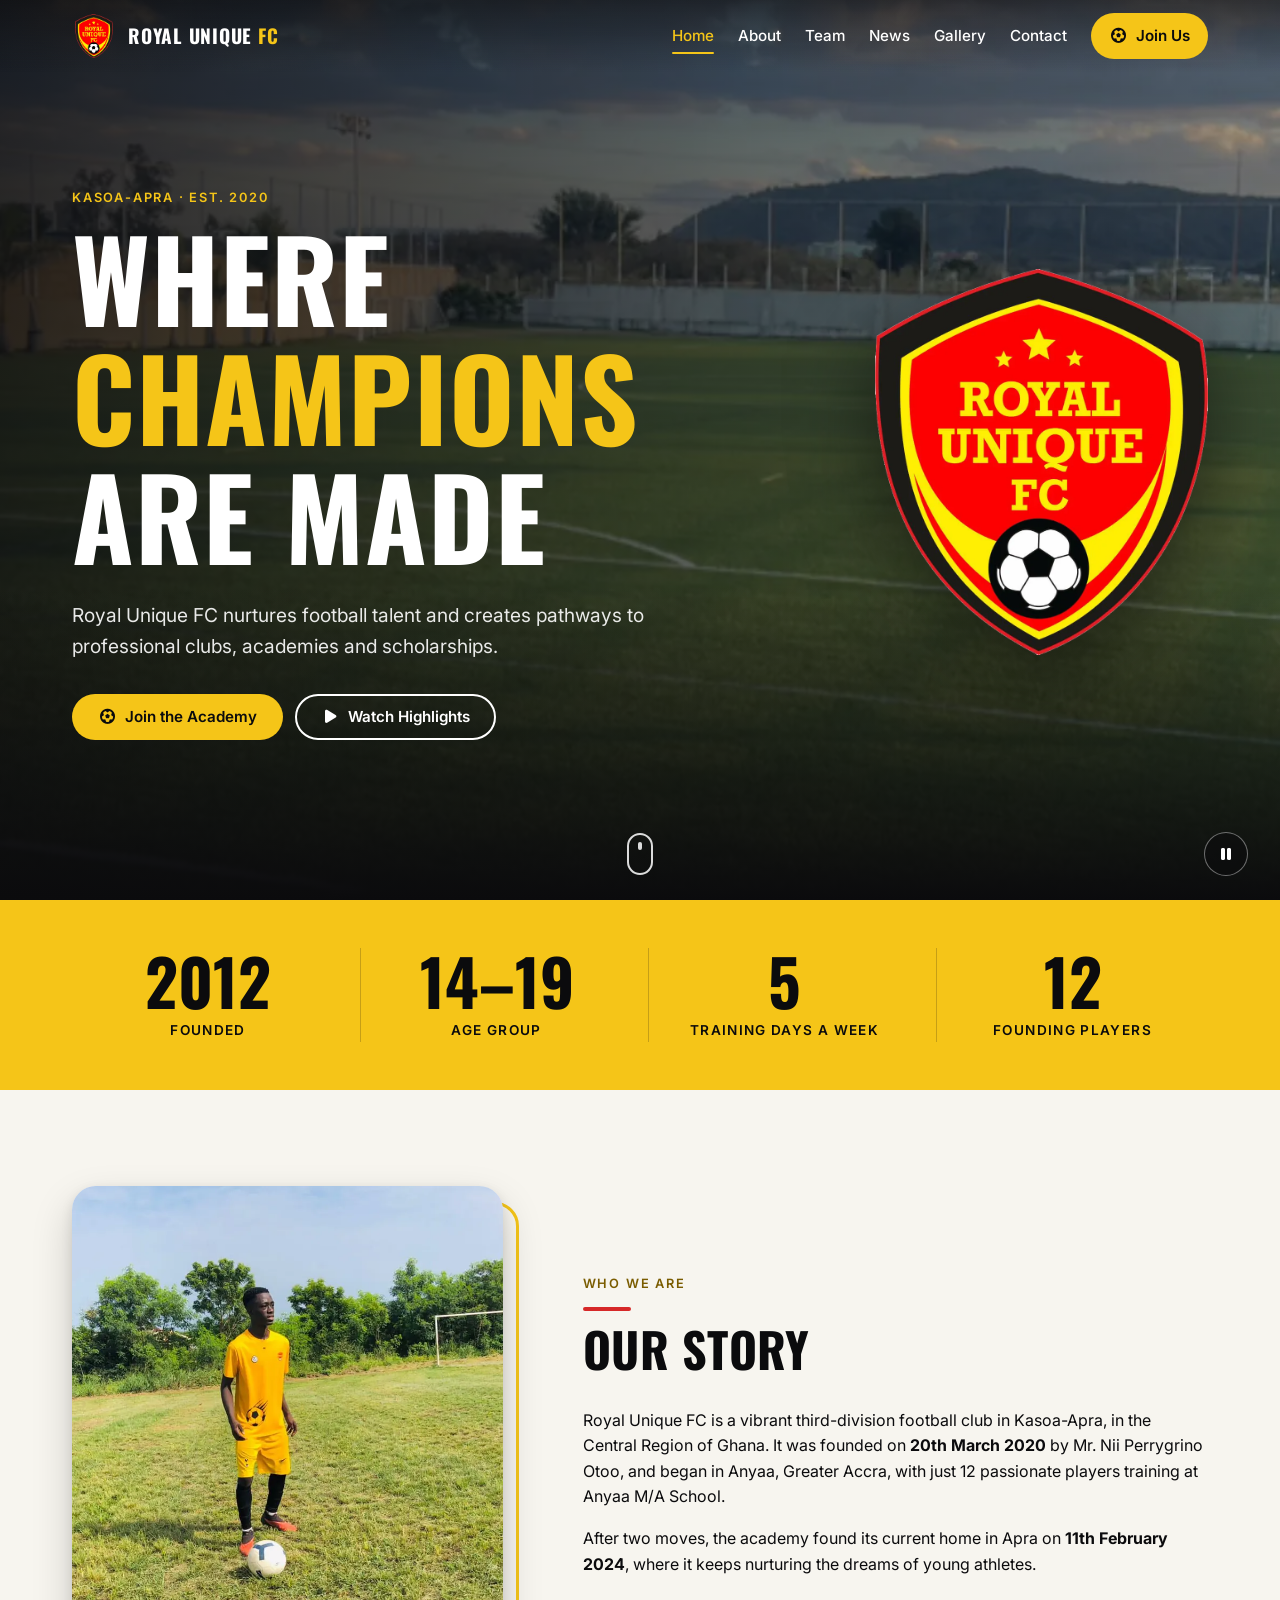
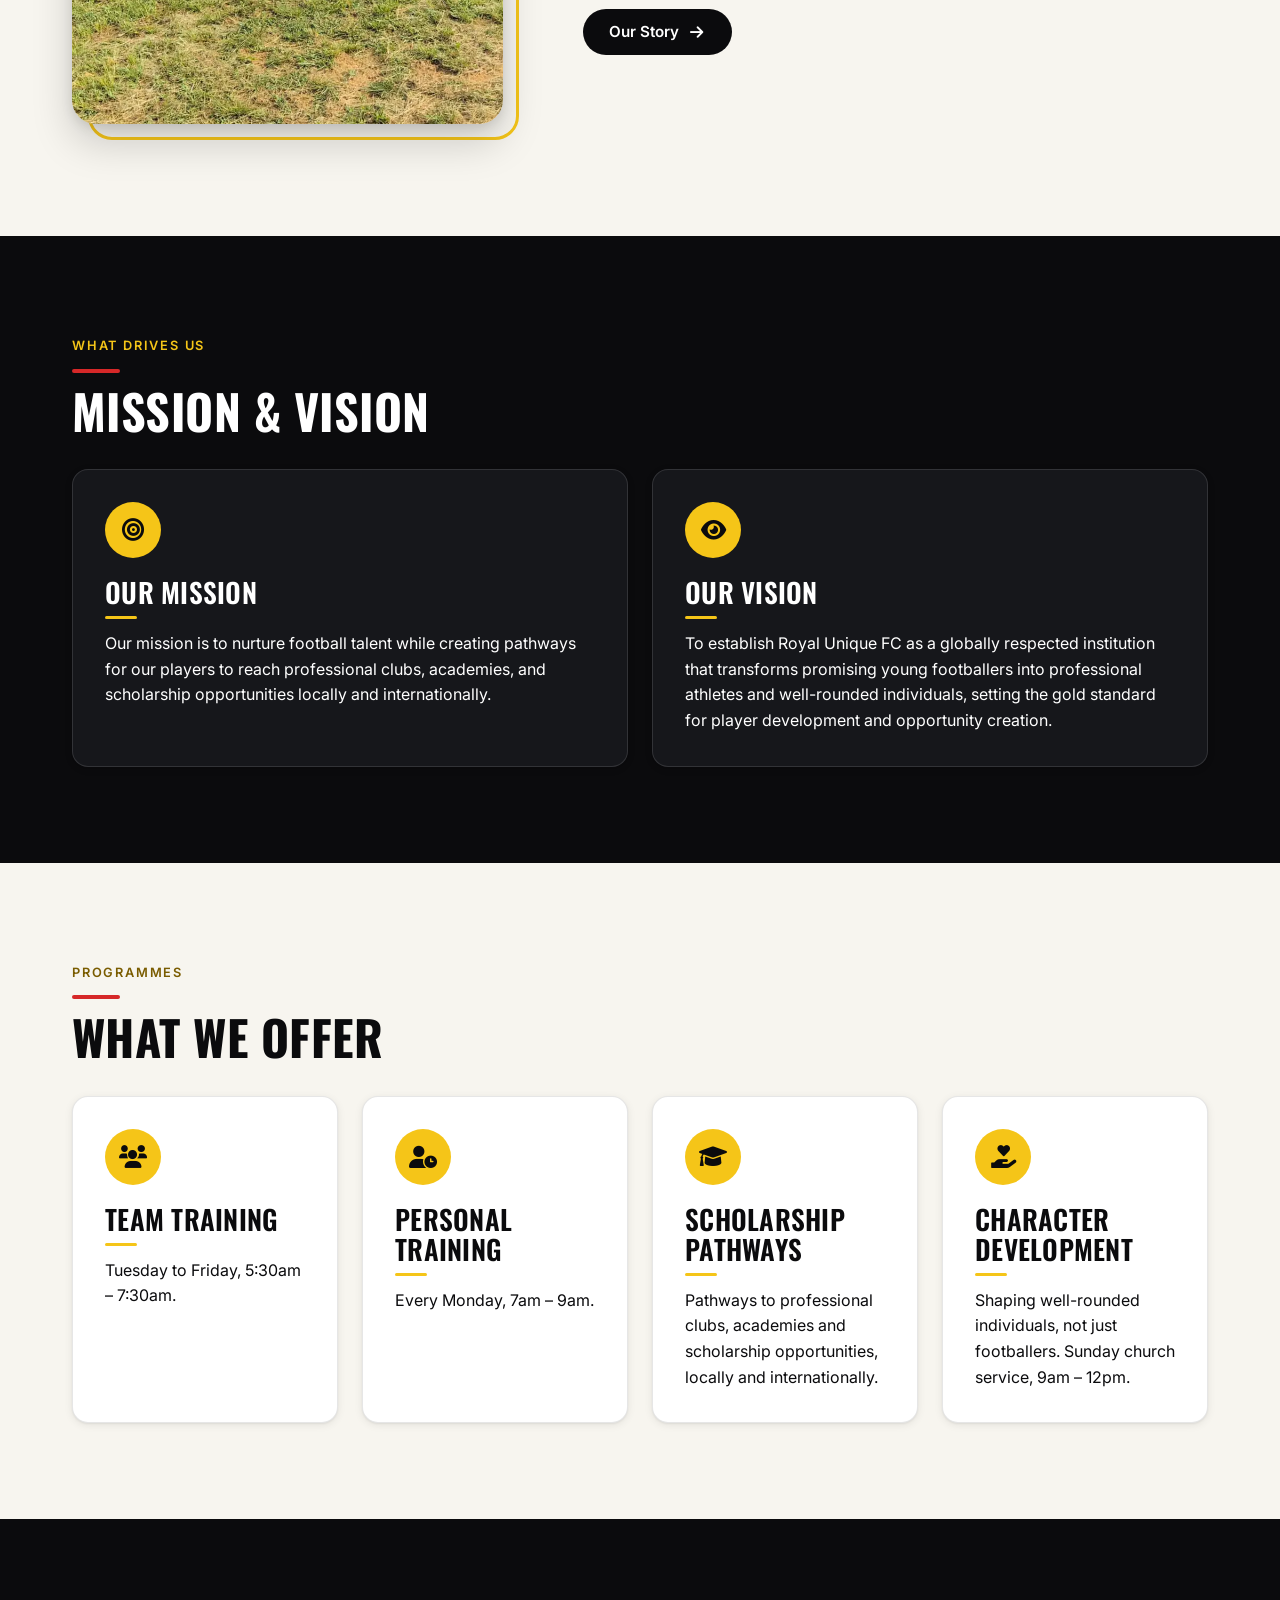
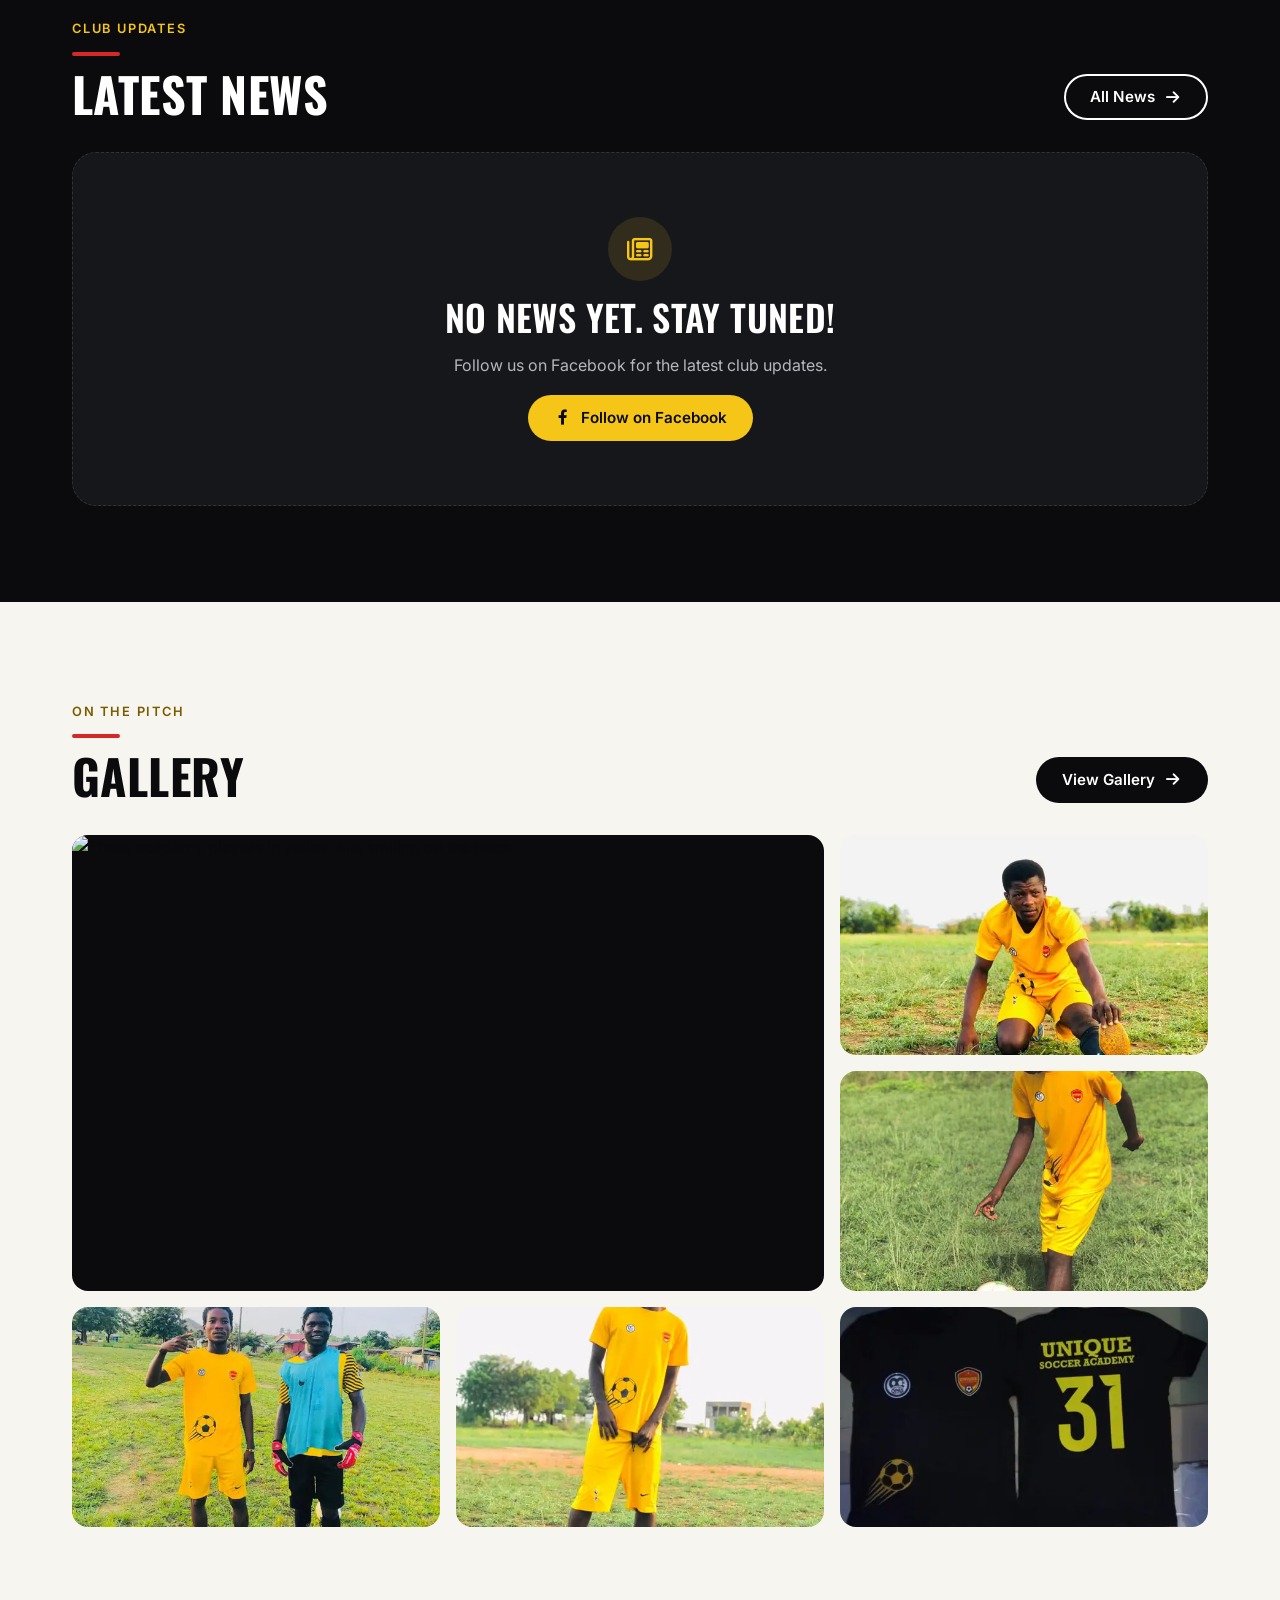
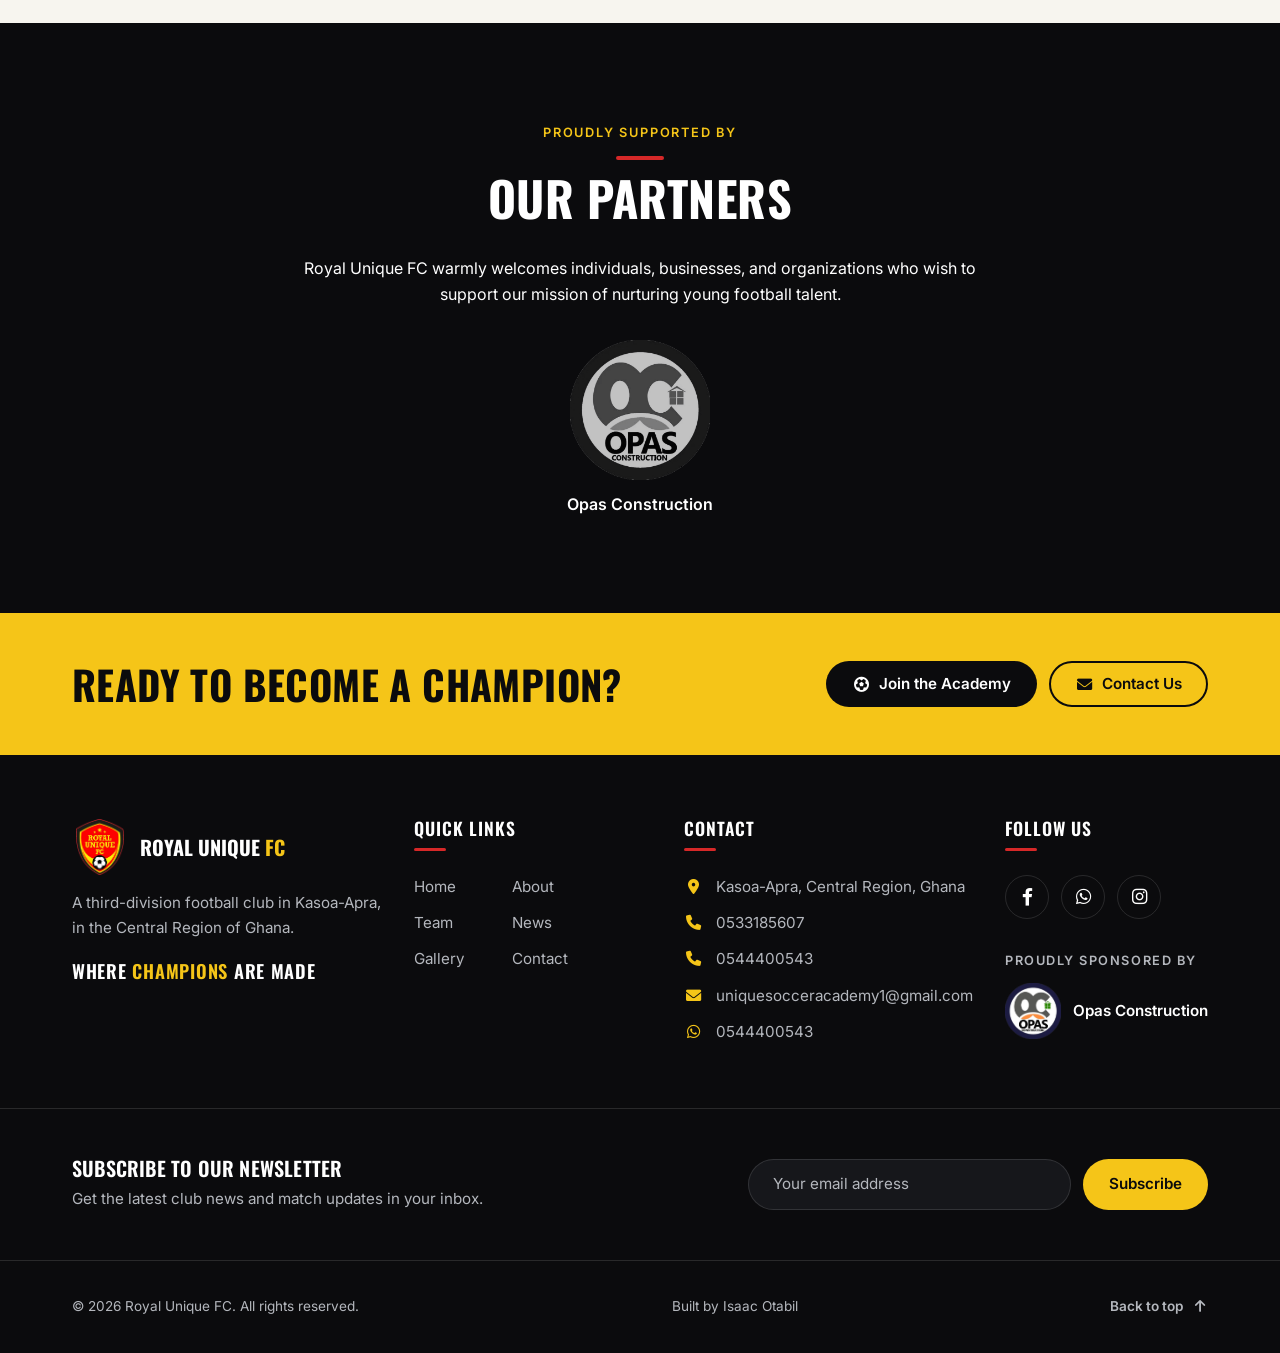
==== commit ec60beeb: "Final QA: remove demo mode, dead CSS and visible TODO - Show "12 Founding players" instead of the vi" ====
--- a/index.html
+++ b/index.html
@@ -164,9 +164,11 @@
                             <span class="stat__label">Training days a week</span>
                         </li>
                         <li class="stat" data-reveal="up" data-delay="300">
-                            <!-- TODO: add the real number of players, then give it data-count like the others -->
-                            <span class="stat__number">TODO</span>
-                            <span class="stat__label">Players</span>
+                            <!-- TODO: when Isaac has the current squad size, show that instead
+                                 (change both 12s and the label to "Players") -->
+                            <span class="stat__number" aria-hidden="true"><span data-count="12">12</span></span>
+                            <span class="visually-hidden">12</span>
+                            <span class="stat__label">Founding players</span>
                         </li>
                     </ul>
                 </section>
@@ -326,8 +328,6 @@
     <!--End of Main Container-->
 
     <script src="js/data.js" defer></script>
-    <!-- Sample content, only with ?demo in the address. Delete before launch. -->
-    <script src="js/demo-data.js" defer></script>
     <script src="js/layout.js" defer></script>
     <script src="js/main.js" defer></script>
 </body>
--- a/css/style.css
+++ b/css/style.css
@@ -366,10 +366,6 @@
 /* Four cards: 1 column on phones, 2 from 600px, 4 from 1024px (section 12) */
 .grid--4 {
     grid-template-columns: 1fr;
-}
-
-.stack > * + * {
-    margin-top: var(--space-4);
 }
 
 
@@ -475,14 +471,6 @@
     color: var(--gold);
 }
 
-.btn--ghost {
-    background-color: transparent;
-}
-
-.btn--ghost:hover {
-    background-color: rgba(245, 197, 24, 0.15);
-}
-
 .btn-group {
     display: flex;
     flex-wrap: wrap;
@@ -1288,10 +1276,6 @@
 }
 
 /* Table */
-.table-wrap {
-    overflow-x: auto; /* lets a wide table scroll inside its card, not the page */
-}
-
 .table {
     font-size: 0.95rem;
 }
@@ -4371,22 +4355,6 @@
 
 .text-gold {
     color: var(--gold);
-}
-
-/* Gold label fixed in the bottom-left corner in demo mode (js/demo-data.js).
-   The right side is left free for the back-to-top button. */
-.demo-notice {
-    position: fixed;
-    left: var(--space-4);
-    bottom: var(--space-4);
-    z-index: 200;
-    max-width: calc(100% - 96px);
-    padding: var(--space-2) var(--space-4);
-    border-radius: var(--radius-sm);
-    background-color: var(--gold);
-    font-size: 0.8rem;
-    color: var(--black);
-    box-shadow: var(--shadow-lg);
 }
 
 /* Hidden on screen but still read out by screen readers */
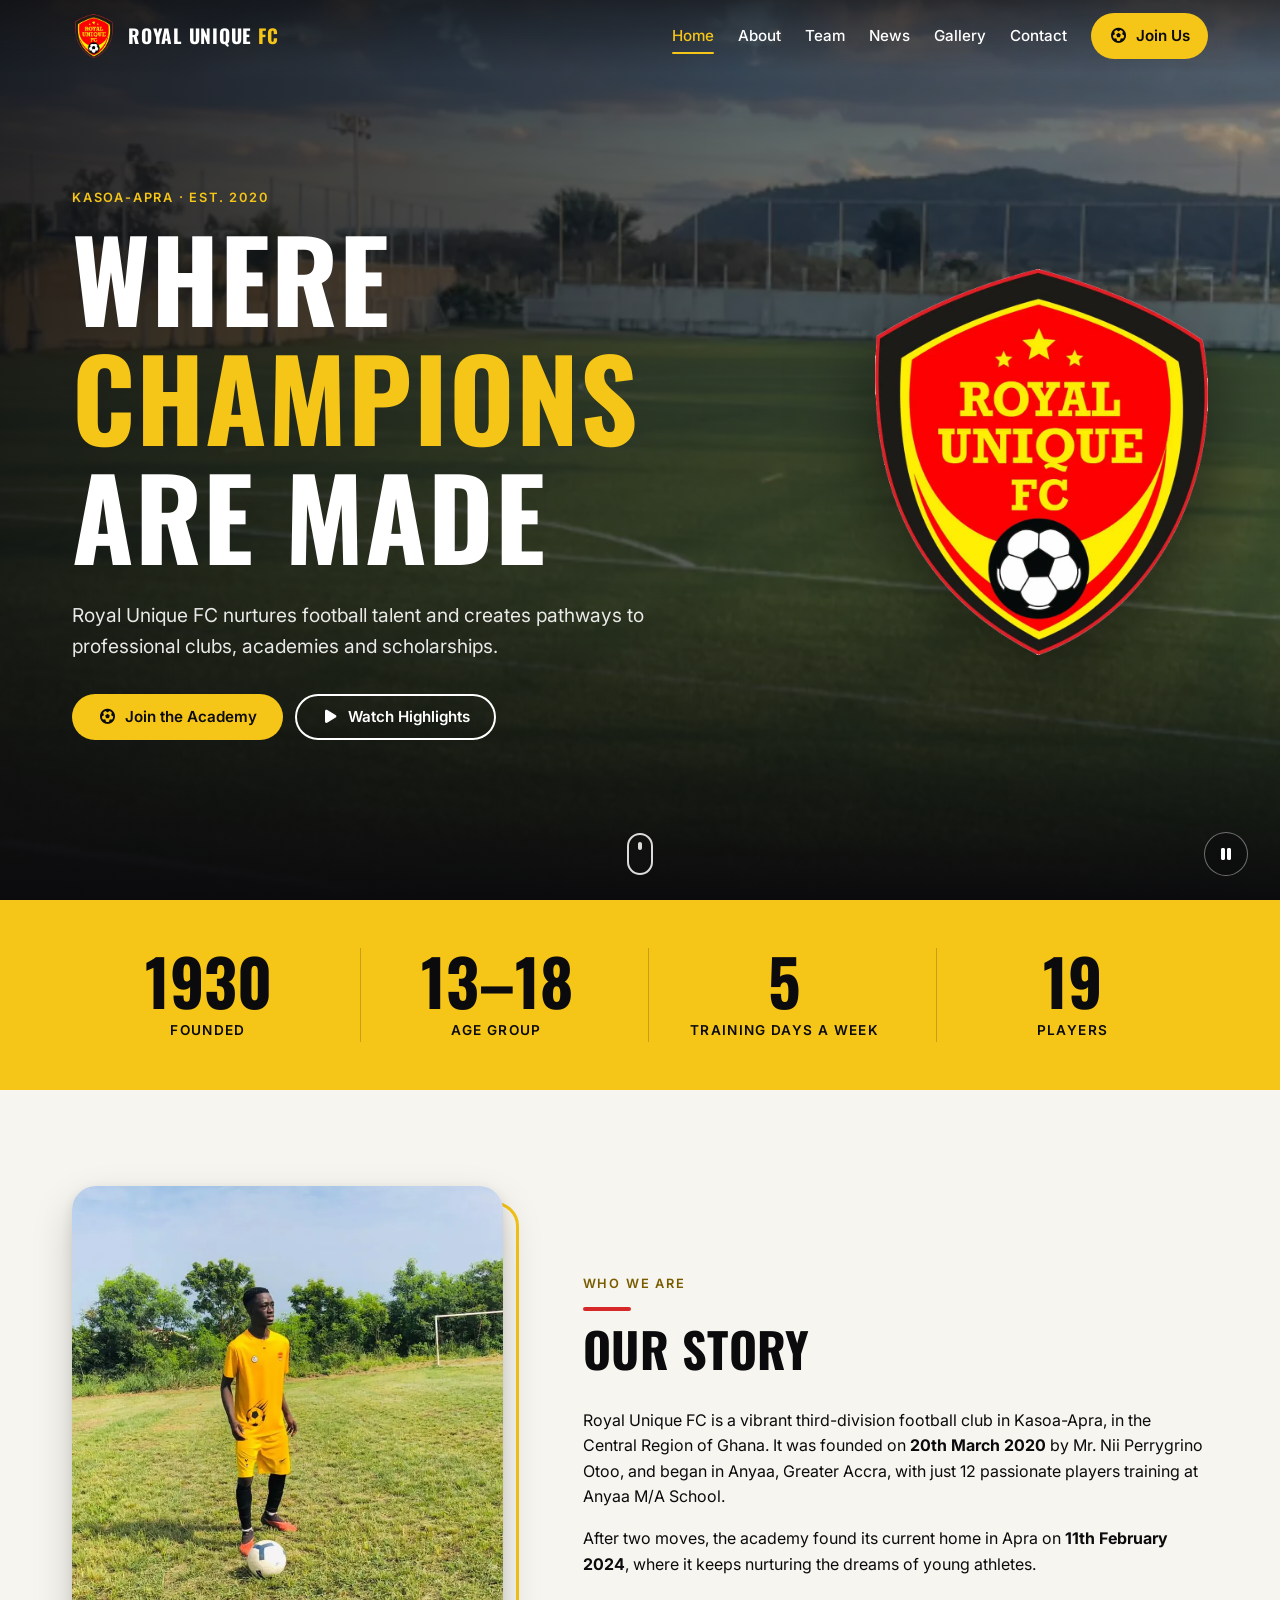
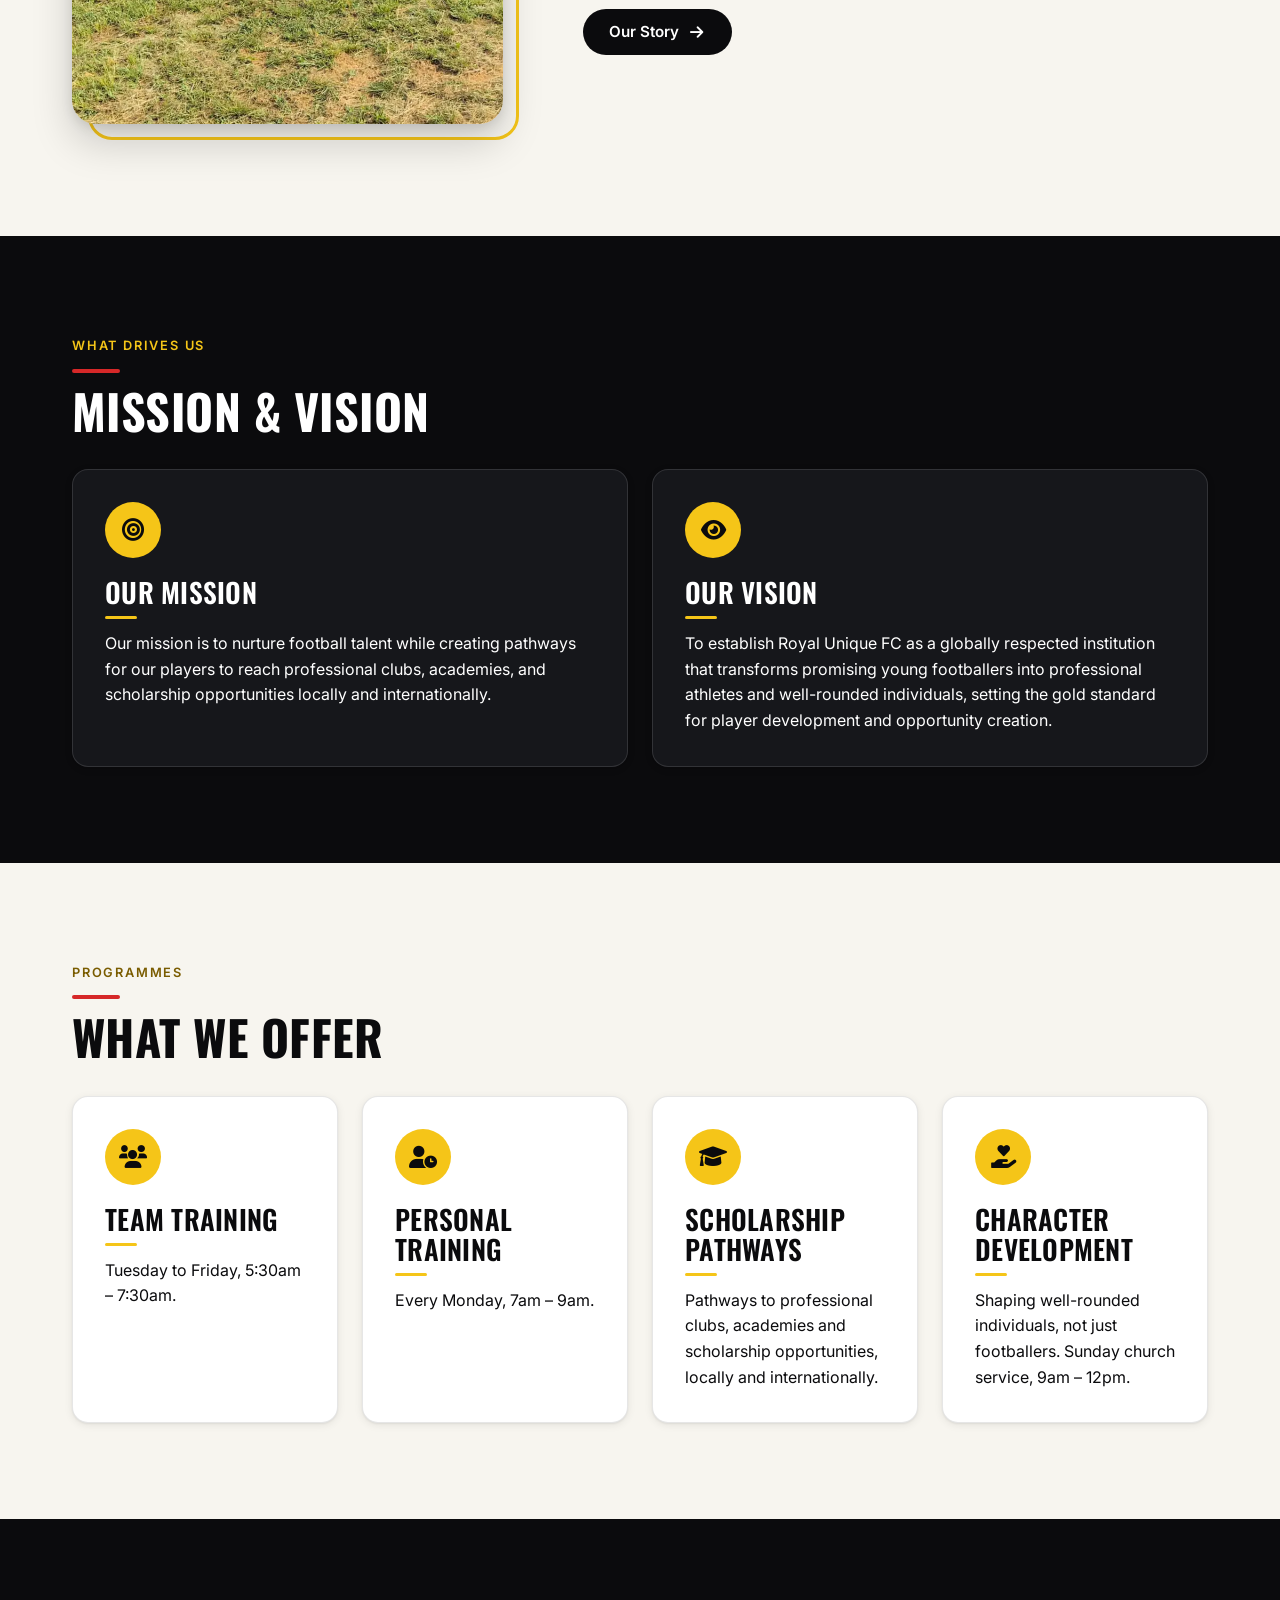
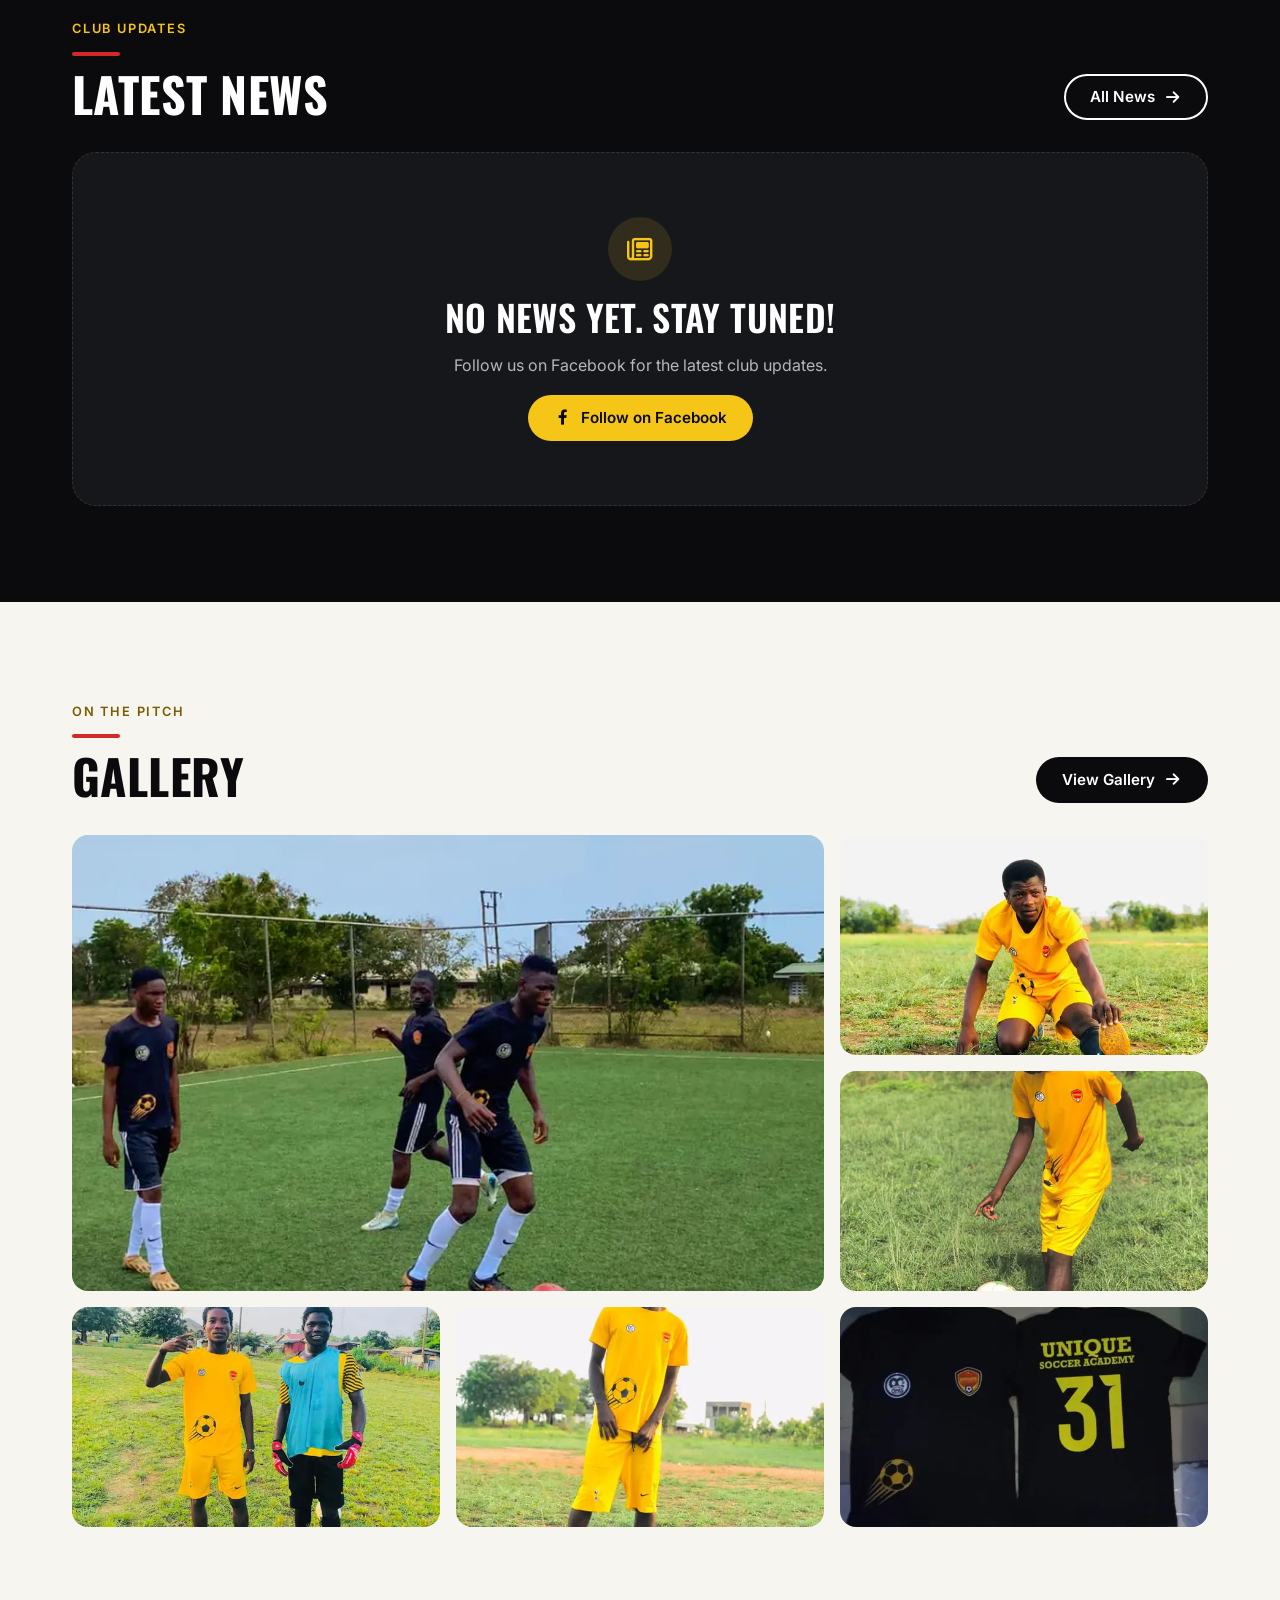
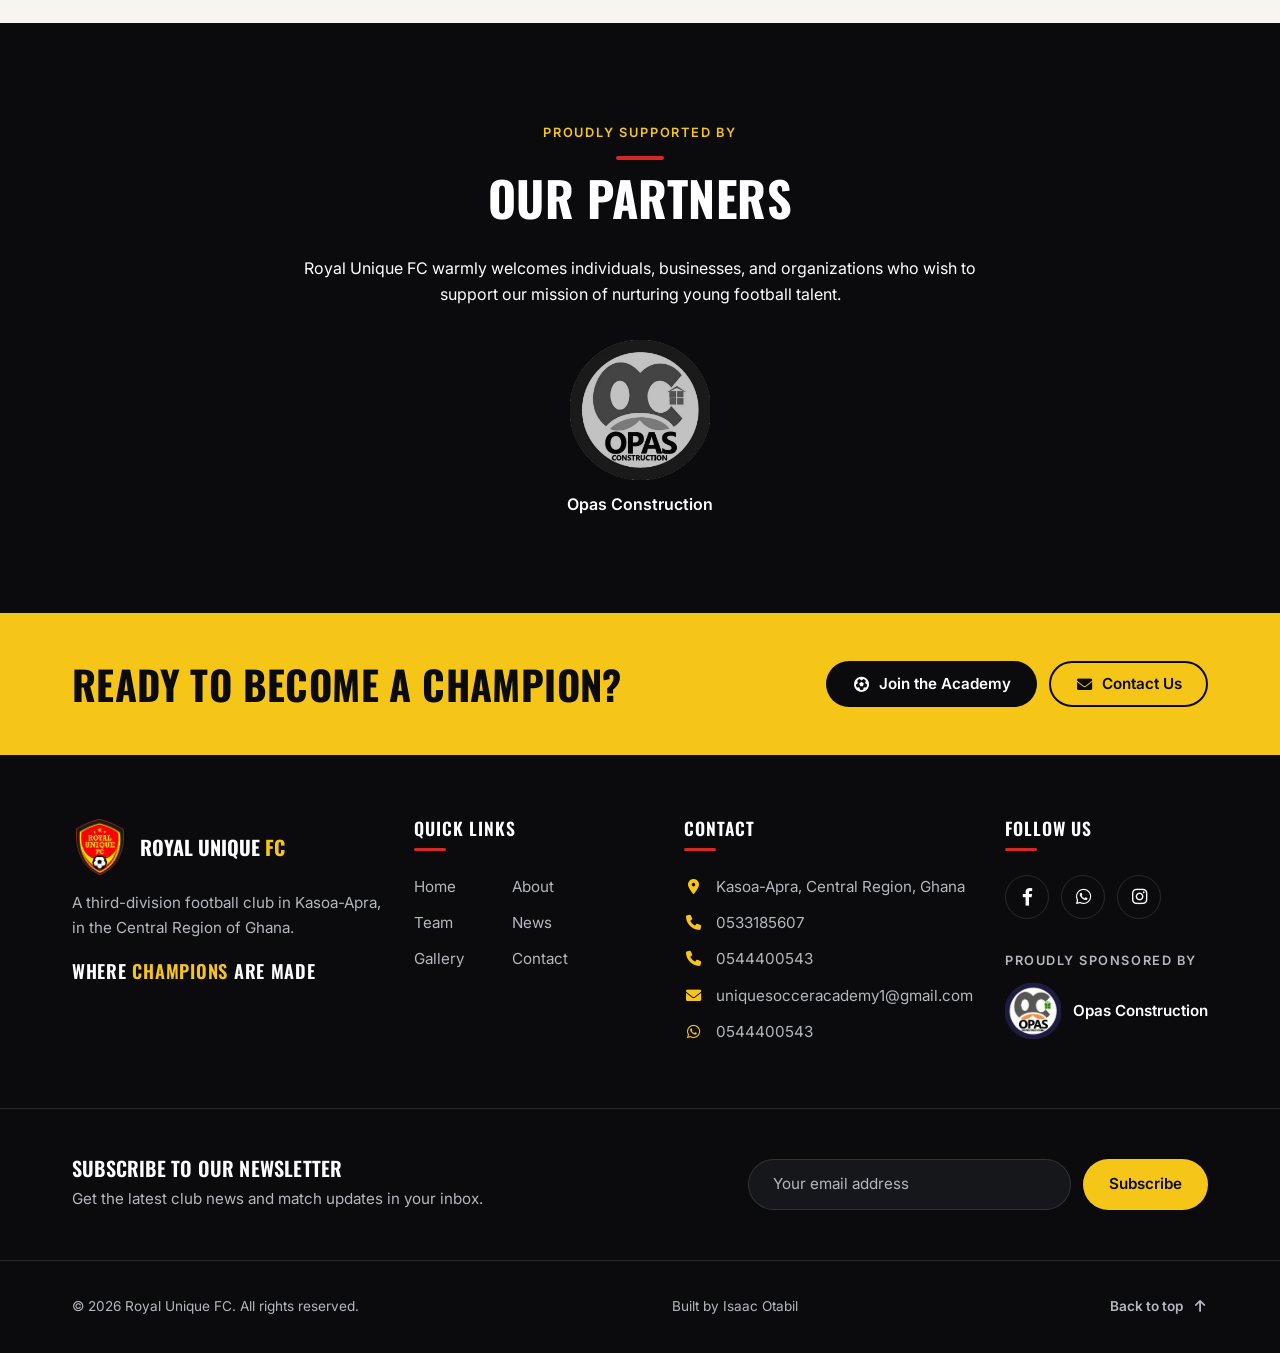
==== commit e2c1178f: "Update team, timeline and hero photos; add WebP copies - Add 20 blank player slots that show "Name c" ====
--- a/index.html
+++ b/index.html
@@ -164,11 +164,9 @@
                             <span class="stat__label">Training days a week</span>
                         </li>
                         <li class="stat" data-reveal="up" data-delay="300">
-                            <!-- TODO: when Isaac has the current squad size, show that instead
-                                 (change both 12s and the label to "Players") -->
-                            <span class="stat__number" aria-hidden="true"><span data-count="12">12</span></span>
-                            <span class="visually-hidden">12</span>
-                            <span class="stat__label">Founding players</span>
+                            <span class="stat__number" aria-hidden="true"><span data-count="20">20</span></span>
+                            <span class="visually-hidden">20</span>
+                            <span class="stat__label">Players</span>
                         </li>
                     </ul>
                 </section>
@@ -292,7 +290,7 @@
                              tile is on screen (vw = % of the window width). The browser does
                              the maths and downloads the smallest file that still looks sharp. -->
                         <ul class="photo-grid">
-                            <li data-reveal="zoom" data-delay="0"><a class="photo-grid__item" href="gallery.html"><picture><source srcset="assets/images/Unique_6-thumb.webp 600w, assets/images/Unique_6.webp 810w" sizes="(min-width: 768px) 66vw, 100vw" type="image/webp"><img src="assets/images/Unique_6.jpg" alt="Three academy players in yellow kits smiling on the pitch" width="960" height="1280" loading="lazy"></picture></a></li>
+                            <li data-reveal="zoom" data-delay="0"><a class="photo-grid__item" href="gallery.html"><picture><source srcset="assets/images/team_4-thumb.webp 600w, assets/images/team_4.webp 808w" sizes="(min-width: 768px) 66vw, 100vw" type="image/webp"><img src="assets/images/team_4.jpg" alt="Players in the black training kit running a ball drill between cones on the artificial pitch" width="958" height="1280" loading="lazy"></picture></a></li>
                             <li data-reveal="zoom" data-delay="80"><a class="photo-grid__item" href="gallery.html"><picture><source srcset="assets/images/Unique_3-thumb.webp 600w, assets/images/Unique_3.webp 810w" sizes="(min-width: 768px) 33vw, 50vw" type="image/webp"><img src="assets/images/Unique_3.jpg" alt="Player in the yellow kit stretching before training" width="960" height="1280" loading="lazy"></picture></a></li>
                             <li data-reveal="zoom" data-delay="160"><a class="photo-grid__item" href="gallery.html"><picture><source srcset="assets/images/Unique_8-thumb.webp 600w, assets/images/Unique_8.webp 810w" sizes="(min-width: 768px) 33vw, 50vw" type="image/webp"><img src="assets/images/Unique_8.jpg" alt="Player controlling the ball on the grass" width="810" height="1080" loading="lazy"></picture></a></li>
                             <li data-reveal="zoom" data-delay="240"><a class="photo-grid__item" href="gallery.html"><picture><source srcset="assets/images/Unique_4-thumb.webp 600w, assets/images/Unique_4.webp 810w" sizes="(min-width: 768px) 33vw, 50vw" type="image/webp"><img src="assets/images/Unique_4.jpg" alt="Two players, one in goalkeeper gloves and a training bib, posing on the pitch" width="810" height="1080" loading="lazy"></picture></a></li>
